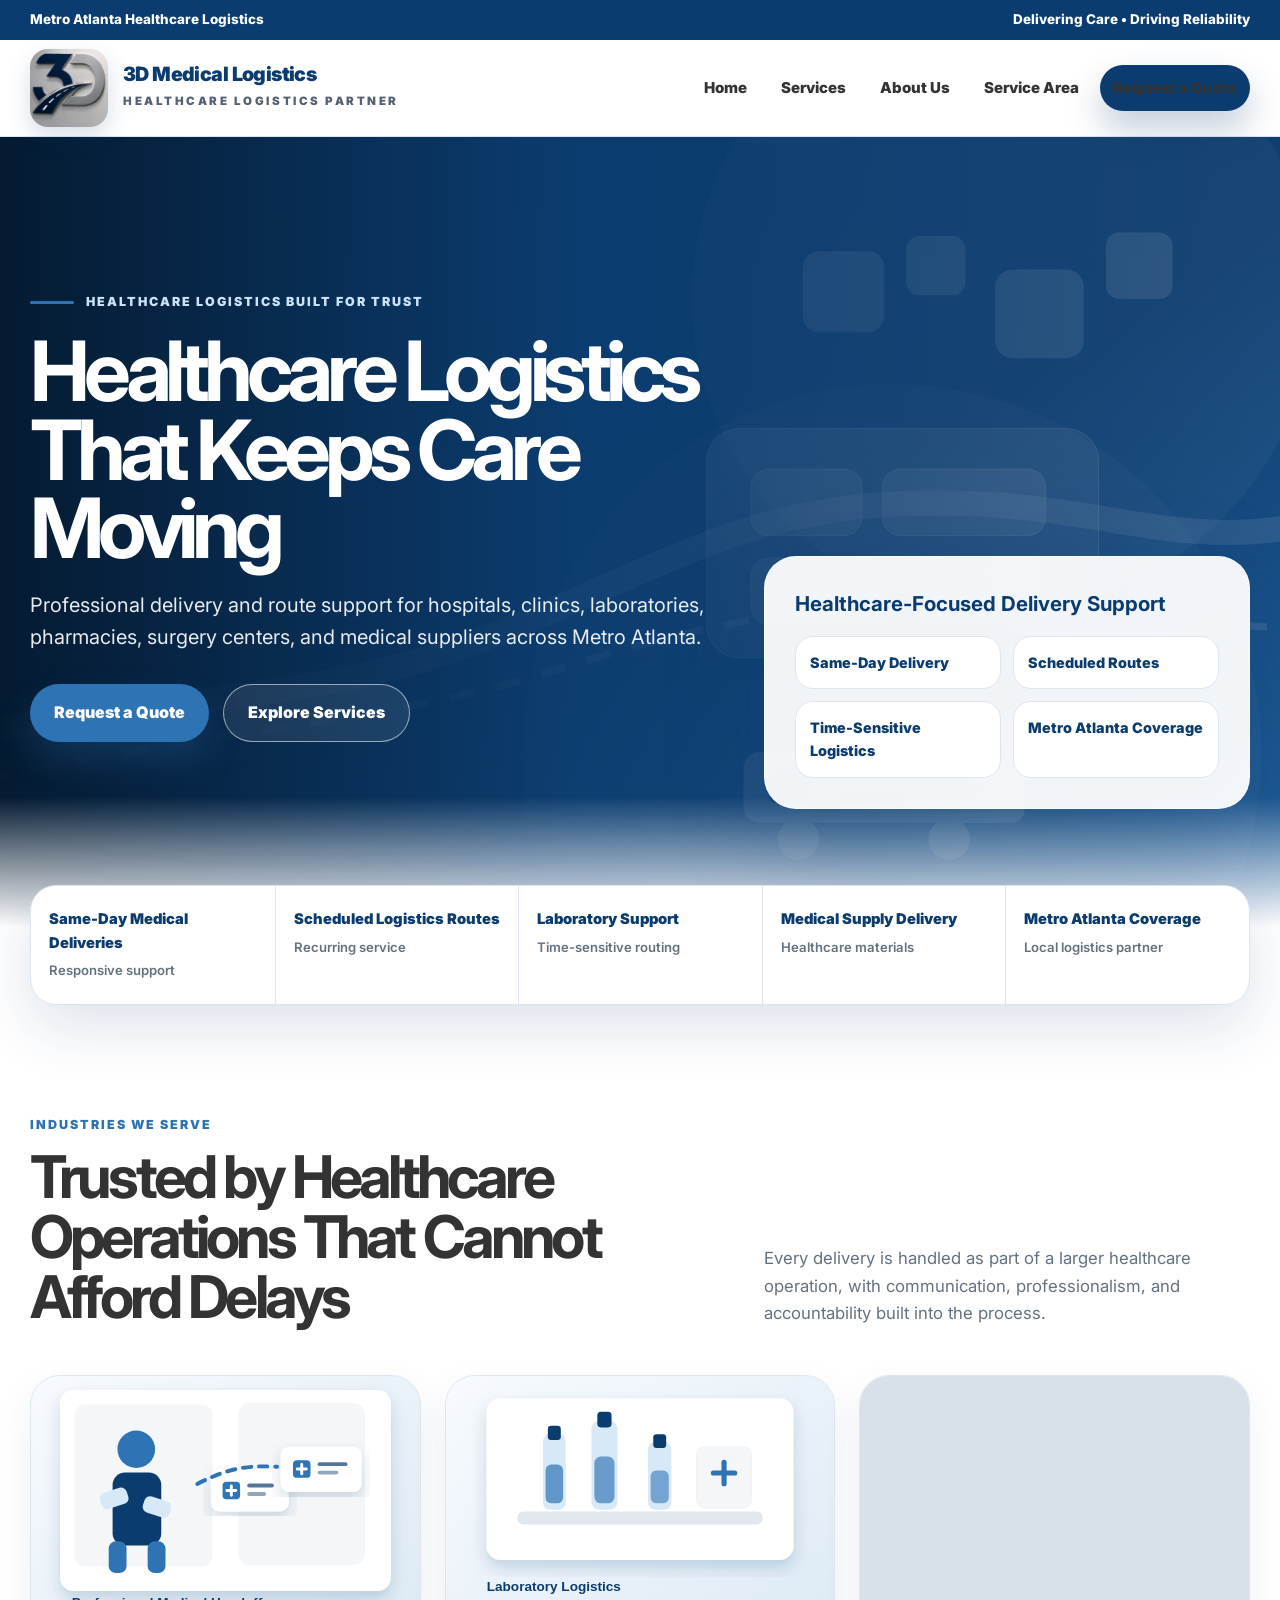
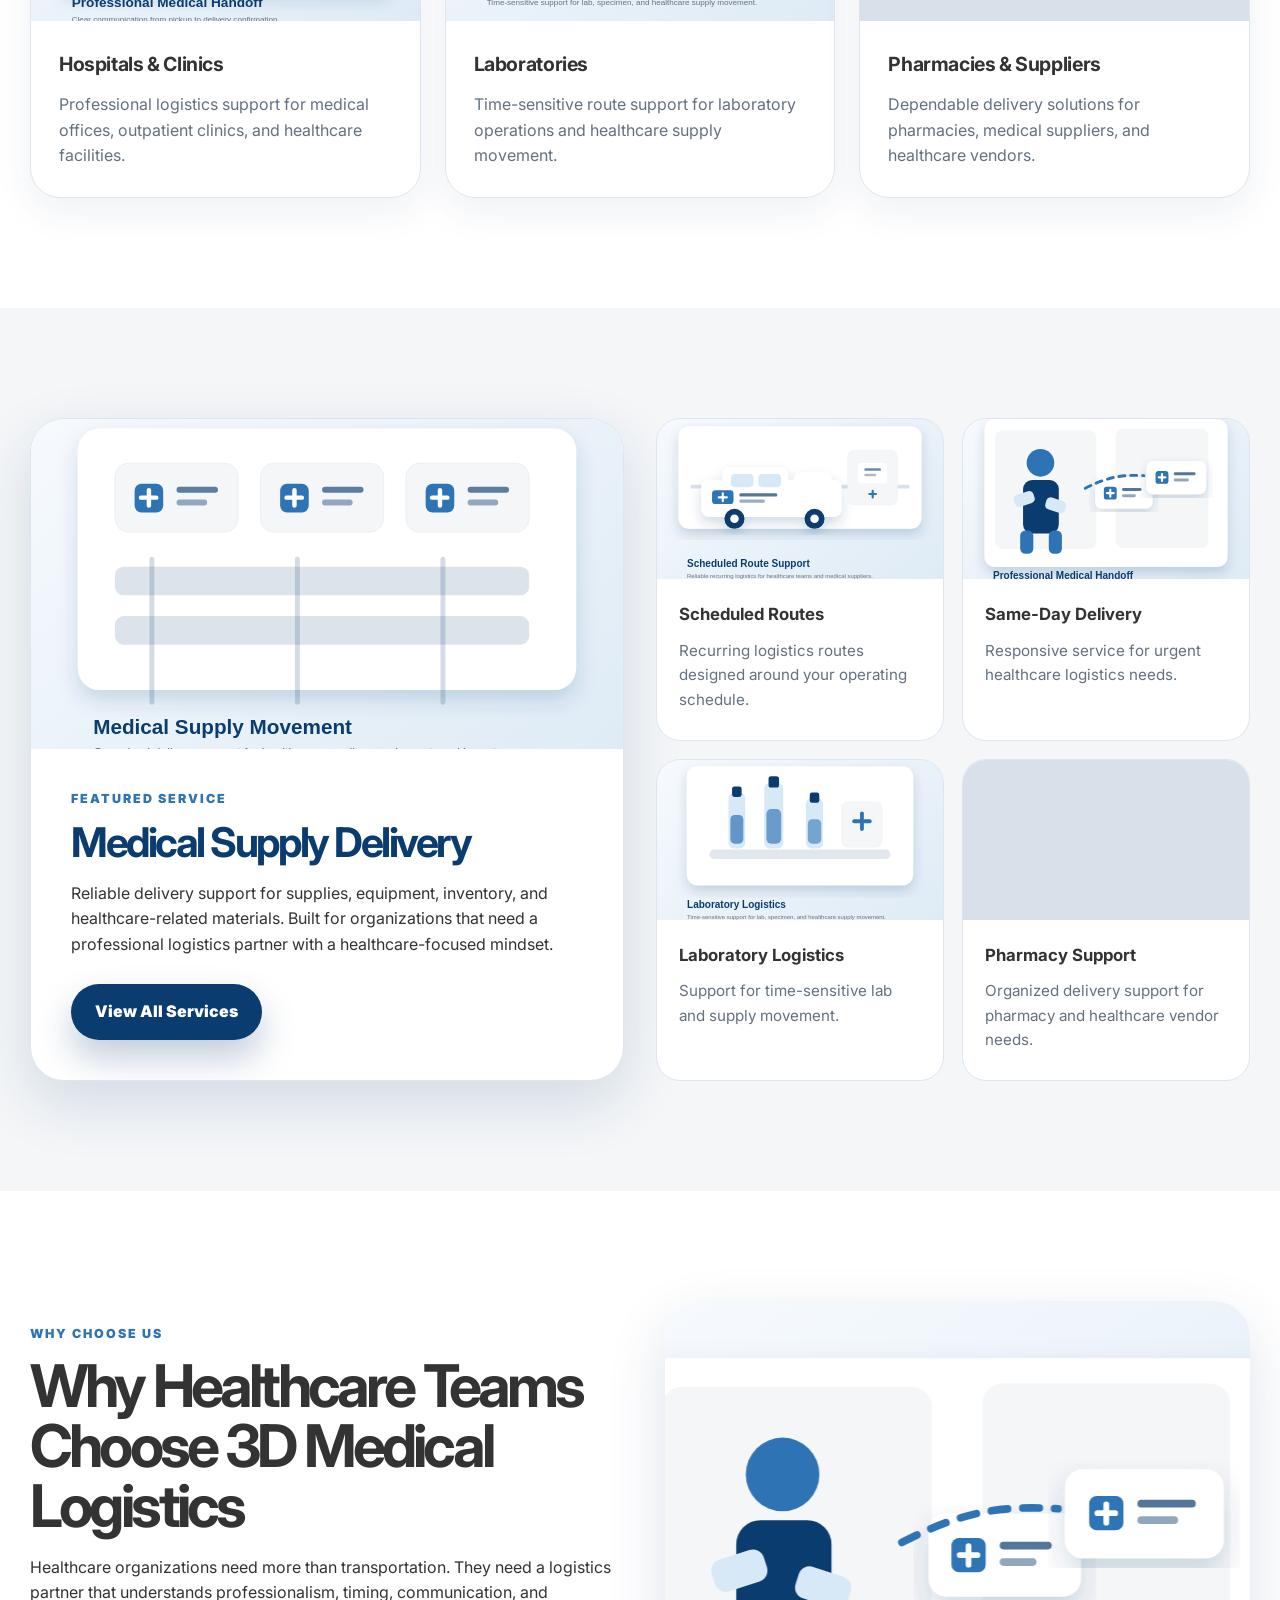
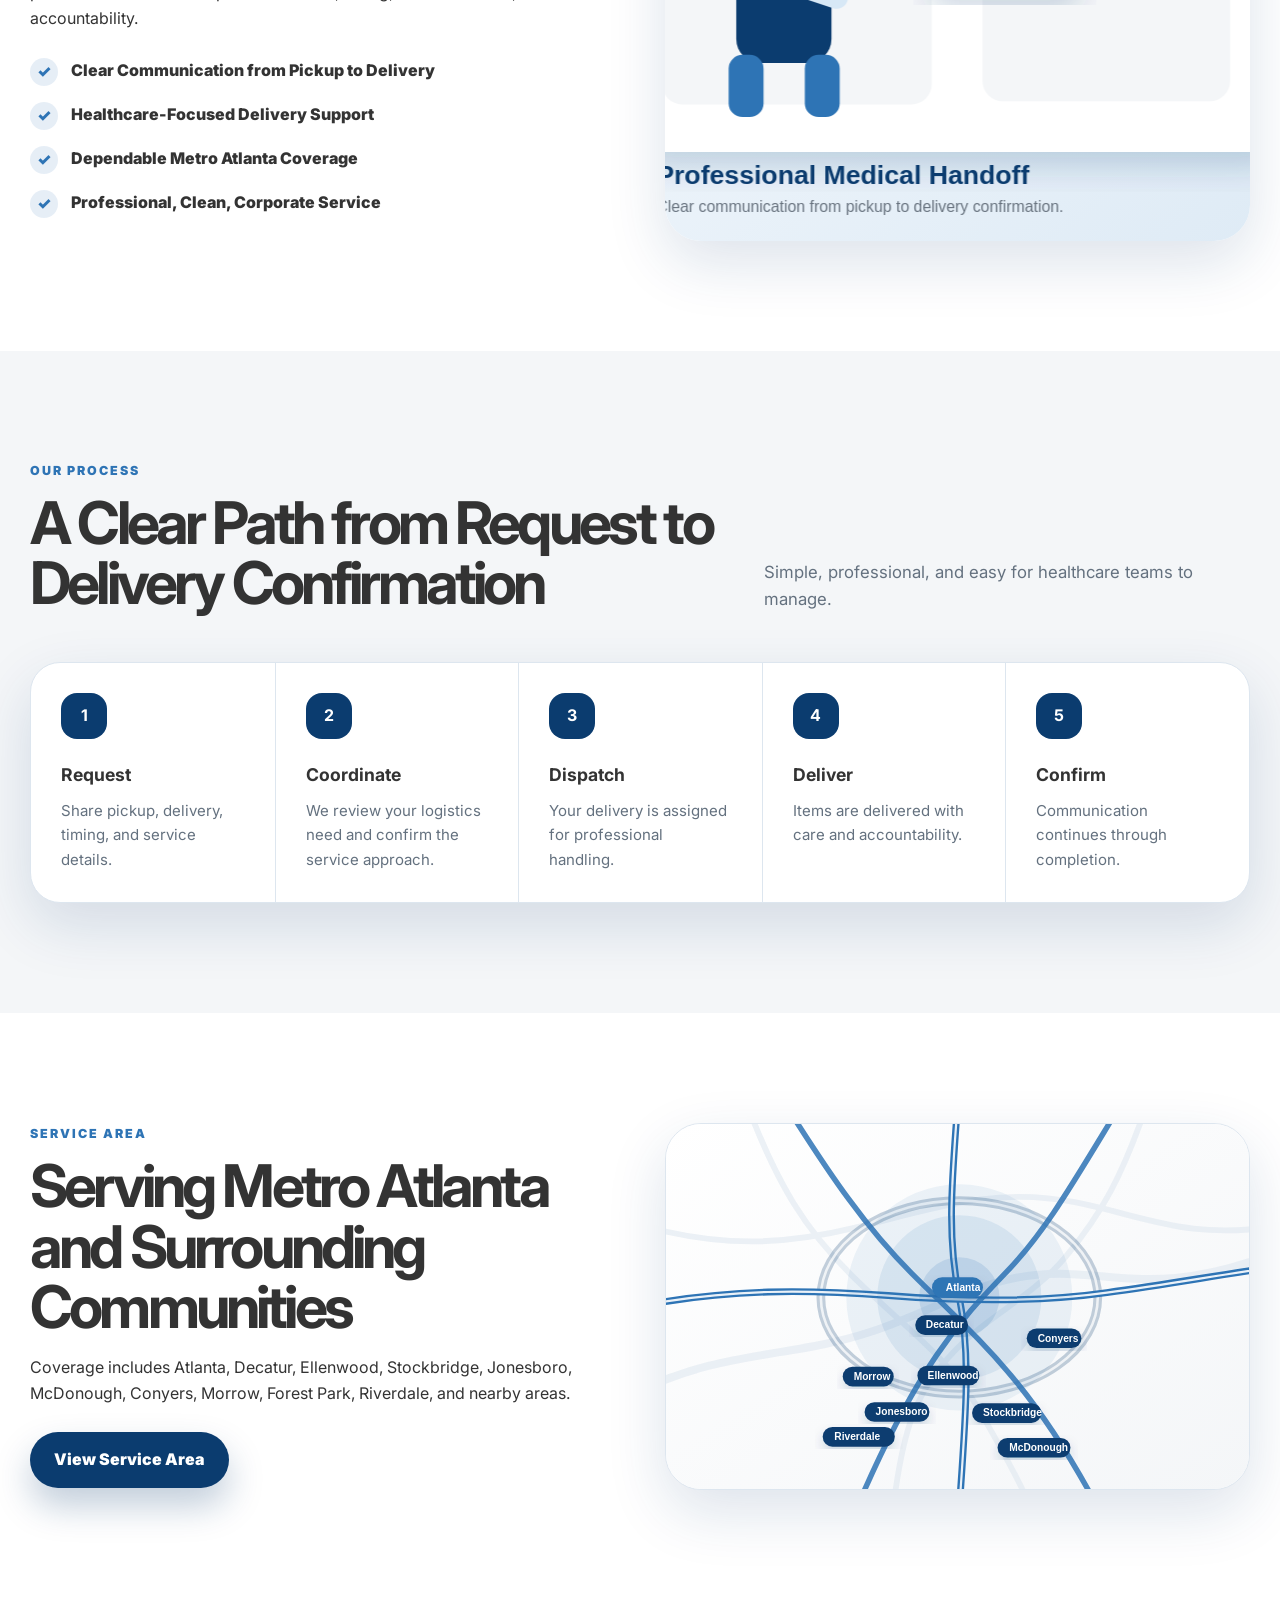
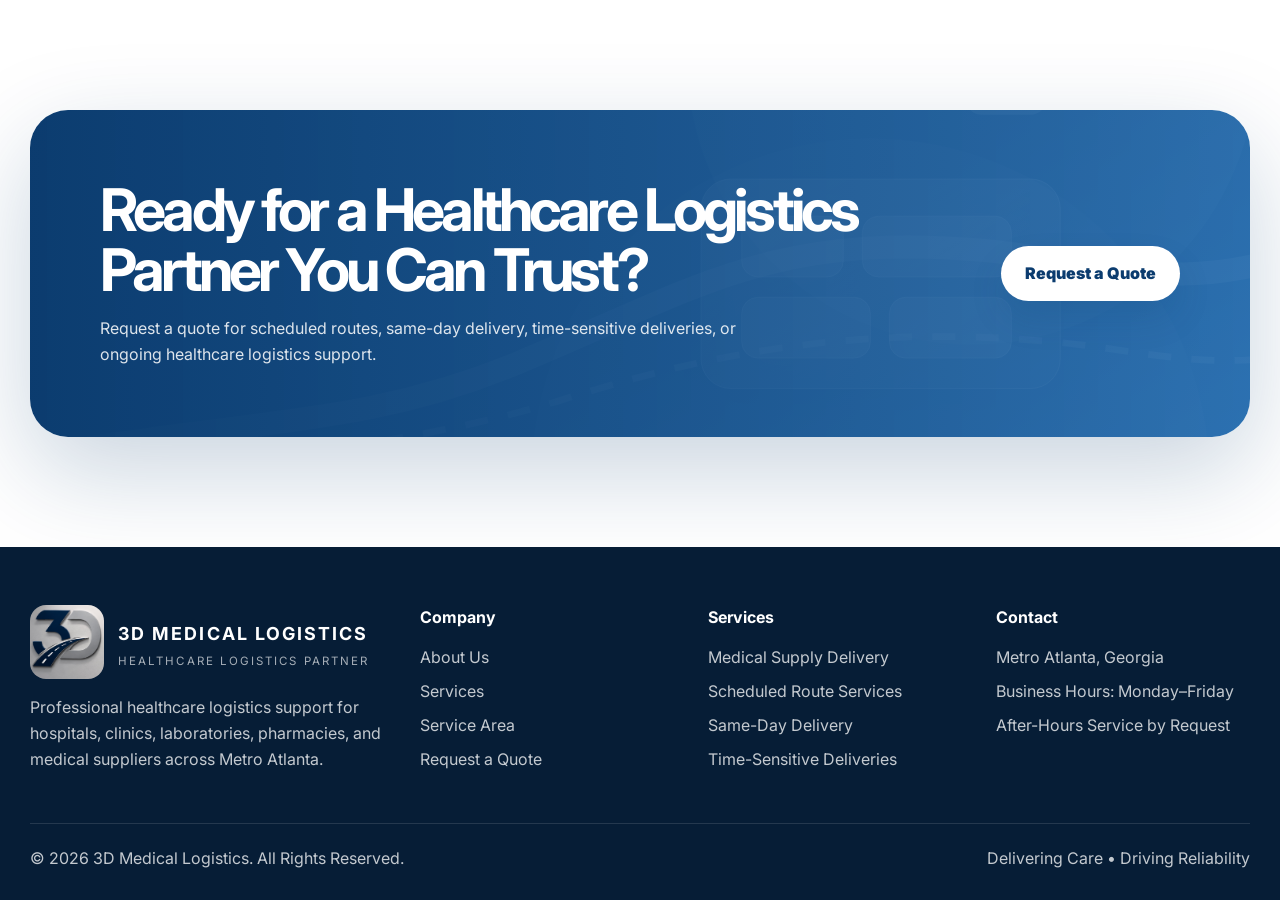
==== 3d-medical-logistics-site/index.html @ 62f526e9 "Add files via upload" ====
<!doctype html><html lang="en"><head><meta charset="utf-8"><meta name="viewport" content="width=device-width,initial-scale=1"><title>3D Medical Logistics | Healthcare Logistics Across Metro Atlanta</title><meta name="description" content="3D Medical Logistics provides professional healthcare logistics, medical supply delivery, scheduled routes, same-day delivery, and time-sensitive delivery support throughout Metro Atlanta."><link rel="stylesheet" href="styles.css"></head><body><div class="topbar"><div class="container"><span>Metro Atlanta Healthcare Logistics</span><span>Delivering Care • Driving Reliability</span></div></div>
<header class="header"><div class="container nav">
<a class="brand" href="index.html" aria-label="3D Medical Logistics Home"><img src="assets/logo.png" alt="3D Medical Logistics logo"><span><span class="brand-title">3D Medical Logistics</span><span class="brand-subtitle">Healthcare Logistics Partner</span></span></a>
<button class="menu" type="button">Menu</button>
<nav class="nav-links" aria-label="Main Navigation"><a href="index.html">Home</a><a href="services.html">Services</a><a href="about.html">About Us</a><a href="service-area.html">Service Area</a><a class="btn btn-primary" href="contact.html">Request a Quote</a></nav>
</div></header><main>
<section class="hero"><div class="container"><div><span class="kicker">Healthcare Logistics Built for Trust</span><h1>Healthcare Logistics That Keeps Care Moving</h1><p>Professional delivery and route support for hospitals, clinics, laboratories, pharmacies, surgery centers, and medical suppliers across Metro Atlanta.</p><div class="hero-actions"><a class="btn btn-accent" href="contact.html">Request a Quote</a><a class="btn btn-outline" href="services.html">Explore Services</a></div></div><aside class="hero-card"><strong>Healthcare-Focused Delivery Support</strong><div class="grid"><span>Same-Day Delivery</span><span>Scheduled Routes</span><span>Time-Sensitive Logistics</span><span>Metro Atlanta Coverage</span></div></aside></div></section>
<section class="trust-band"><div class="container"><div class="trust-inner"><div class="trust-item">Same-Day Medical Deliveries<small>Responsive support</small></div><div class="trust-item">Scheduled Logistics Routes<small>Recurring service</small></div><div class="trust-item">Laboratory Support<small>Time-sensitive routing</small></div><div class="trust-item">Medical Supply Delivery<small>Healthcare materials</small></div><div class="trust-item">Metro Atlanta Coverage<small>Local logistics partner</small></div></div></div></section>
<section class="section"><div class="container"><div class="section-head"><div><span class="eyebrow">Industries We Serve</span><h2>Trusted by Healthcare Operations That Cannot Afford Delays</h2></div><p>Every delivery is handled as part of a larger healthcare operation, with communication, professionalism, and accountability built into the process.</p></div><div class="photo-grid"><article class="photo-card"><div class="photo hospital"></div><div class="content"><h3>Hospitals & Clinics</h3><p>Professional logistics support for medical offices, outpatient clinics, and healthcare facilities.</p></div></article><article class="photo-card"><div class="photo lab"></div><div class="content"><h3>Laboratories</h3><p>Time-sensitive route support for laboratory operations and healthcare supply movement.</p></div></article><article class="photo-card"><div class="photo pharmacy"></div><div class="content"><h3>Pharmacies & Suppliers</h3><p>Dependable delivery solutions for pharmacies, medical suppliers, and healthcare vendors.</p></div></article></div></div></section>
<section class="section section-light"><div class="container feature-service"><div class="feature-card"><div class="feature-photo"></div><div class="feature-content"><span class="eyebrow">Featured Service</span><h3>Medical Supply Delivery</h3><p>Reliable delivery support for supplies, equipment, inventory, and healthcare-related materials. Built for organizations that need a professional logistics partner with a healthcare-focused mindset.</p><div style="margin-top:26px"><a class="btn btn-primary" href="services.html">View All Services</a></div></div></div><div class="service-stack"><div class="service-mini"><div class="mini-photo"></div><div class="mini-content"><h3>Scheduled Routes</h3><p>Recurring logistics routes designed around your operating schedule.</p></div></div><div class="service-mini"><div class="mini-photo"></div><div class="mini-content"><h3>Same-Day Delivery</h3><p>Responsive service for urgent healthcare logistics needs.</p></div></div><div class="service-mini"><div class="mini-photo"></div><div class="mini-content"><h3>Laboratory Logistics</h3><p>Support for time-sensitive lab and supply movement.</p></div></div><div class="service-mini"><div class="mini-photo"></div><div class="mini-content"><h3>Pharmacy Support</h3><p>Organized delivery support for pharmacy and healthcare vendor needs.</p></div></div></div></div></section>
<section class="section"><div class="container split"><div><span class="eyebrow">Why Choose Us</span><h2>Why Healthcare Teams Choose 3D Medical Logistics</h2><p style="margin-top:18px">Healthcare organizations need more than transportation. They need a logistics partner that understands professionalism, timing, communication, and accountability.</p><div class="check-list"><div class="check">Clear Communication from Pickup to Delivery</div><div class="check">Healthcare-Focused Delivery Support</div><div class="check">Dependable Metro Atlanta Coverage</div><div class="check">Professional, Clean, Corporate Service</div></div></div><div class="real-photo-panel"></div></div></section>
<section class="section section-light"><div class="container"><div class="section-head"><div><span class="eyebrow">Our Process</span><h2>A Clear Path from Request to Delivery Confirmation</h2></div><p>Simple, professional, and easy for healthcare teams to manage.</p></div><div class="timeline"><div class="step"><b>1</b><h3>Request</h3><p>Share pickup, delivery, timing, and service details.</p></div><div class="step"><b>2</b><h3>Coordinate</h3><p>We review your logistics need and confirm the service approach.</p></div><div class="step"><b>3</b><h3>Dispatch</h3><p>Your delivery is assigned for professional handling.</p></div><div class="step"><b>4</b><h3>Deliver</h3><p>Items are delivered with care and accountability.</p></div><div class="step"><b>5</b><h3>Confirm</h3><p>Communication continues through completion.</p></div></div></div></section>
<section class="section"><div class="container split"><div><span class="eyebrow">Service Area</span><h2>Serving Metro Atlanta and Surrounding Communities</h2><p style="margin:18px 0 26px">Coverage includes Atlanta, Decatur, Ellenwood, Stockbridge, Jonesboro, McDonough, Conyers, Morrow, Forest Park, Riverdale, and nearby areas.</p><a class="btn btn-primary" href="service-area.html">View Service Area</a></div><div class="map-img"><img src="assets/metro-atlanta-route-map.svg" alt="Metro Atlanta service area map"></div></div></section>
<section class="section"><div class="container"><div class="cta"><div><h2>Ready for a Healthcare Logistics Partner You Can Trust?</h2><p>Request a quote for scheduled routes, same-day delivery, time-sensitive deliveries, or ongoing healthcare logistics support.</p></div><a class="btn btn-light" href="contact.html">Request a Quote</a></div></div></section>
</main><footer class="footer"><div class="container"><div class="footer-grid">
<div><div class="footer-brand"><img src="assets/logo.png" alt="3D Medical Logistics logo"><span><strong>3D Medical Logistics</strong><span>Healthcare Logistics Partner</span></span></div><p>Professional healthcare logistics support for hospitals, clinics, laboratories, pharmacies, and medical suppliers across Metro Atlanta.</p></div>
<div><h4>Company</h4><a href="about.html">About Us</a><a href="services.html">Services</a><a href="service-area.html">Service Area</a><a href="contact.html">Request a Quote</a></div>
<div><h4>Services</h4><a href="services.html">Medical Supply Delivery</a><a href="services.html">Scheduled Route Services</a><a href="services.html">Same-Day Delivery</a><a href="services.html">Time-Sensitive Deliveries</a></div>
<div><h4>Contact</h4><a href="contact.html">Metro Atlanta, Georgia</a><a href="contact.html">Business Hours: Monday–Friday</a><a href="contact.html">After-Hours Service by Request</a></div>
</div><div class="footer-bottom"><span>© <span data-year></span> 3D Medical Logistics. All Rights Reserved.</span><span>Delivering Care • Driving Reliability</span></div></div></footer><script src="script.js"></script></body></html>
---- 3d-medical-logistics-site/styles.css ----
@import url('https://fonts.googleapis.com/css2?family=Inter:wght@400;500;600;700;800;900&display=swap');
:root{--primary:#0B3C6F;--accent:#2E74B5;--light:#F4F6F8;--text:#333333;--white:#FFFFFF;--muted:#64717F;--line:#DDE6EF;--shadow:0 22px 60px rgba(11,60,111,.14);--heavy:0 34px 100px rgba(11,60,111,.22);--radius:30px}
*{box-sizing:border-box}html{scroll-behavior:smooth}body{margin:0;font-family:Inter,system-ui,-apple-system,Segoe UI,sans-serif;color:var(--text);background:#fff;line-height:1.62}img{display:block;max-width:100%}a{text-decoration:none;color:inherit}.container{width:min(1220px,calc(100% - 40px));margin:0 auto}
.topbar{background:var(--primary);color:#fff;font-size:.84rem;font-weight:800}.topbar .container{display:flex;justify-content:space-between;gap:18px;padding:9px 0}
.header{position:sticky;top:0;z-index:100;background:rgba(255,255,255,.98);backdrop-filter:blur(18px);border-bottom:1px solid var(--line)}.nav{height:96px;display:flex;align-items:center;justify-content:space-between;gap:28px}.brand{display:flex;align-items:center;gap:15px;min-width:330px}.brand img{width:78px;height:78px;object-fit:cover;border-radius:18px;box-shadow:0 10px 25px rgba(11,60,111,.16)}.brand-title{display:block;font-size:1.23rem;line-height:1;font-weight:900;color:var(--primary);letter-spacing:-.03em}.brand-subtitle{display:block;margin-top:7px;text-transform:uppercase;letter-spacing:.22em;color:#566273;font-size:.72rem;font-weight:900}.nav-links{display:flex;align-items:center;gap:8px}.nav-links a{font-size:.94rem;font-weight:850;color:var(--text);padding:11px 13px;border-radius:999px}.nav-links a:hover{background:var(--light);color:var(--primary)}.menu{display:none;border:0;background:var(--primary);color:#fff;border-radius:13px;padding:11px 14px;font-weight:900}
.btn{display:inline-flex;align-items:center;justify-content:center;border:0;border-radius:999px;padding:15px 24px;font-weight:900;cursor:pointer;transition:.22s ease}.btn:hover{transform:translateY(-2px)}.btn-primary{background:var(--primary);color:#fff;box-shadow:0 18px 35px rgba(11,60,111,.25)}.btn-accent{background:var(--accent);color:#fff;box-shadow:0 18px 35px rgba(46,116,181,.23)}.btn-light{background:#fff;color:var(--primary);box-shadow:0 18px 35px rgba(11,60,111,.12)}.btn-outline{border:1px solid rgba(255,255,255,.55);background:rgba(255,255,255,.08);color:#fff}
.hero{position:relative;isolation:isolate;color:#fff;background:#061F3C;overflow:hidden}.hero:before{content:"";position:absolute;inset:0;background:linear-gradient(90deg,rgba(4,24,45,.96) 0%,rgba(11,60,111,.86) 45%,rgba(11,60,111,.35) 100%),url('assets/hero-healthcare-logistics.svg') center/cover no-repeat;z-index:-2;transform:scale(1.03);animation:slowZoom 18s ease-in-out infinite alternate}.hero:after{content:"";position:absolute;inset:auto 0 0;height:130px;background:linear-gradient(to bottom,rgba(255,255,255,0),#fff);z-index:-1}@keyframes slowZoom{from{transform:scale(1.03)}to{transform:scale(1.08)}}.hero .container{min-height:790px;display:grid;grid-template-columns:1.05fr .75fr;gap:54px;align-items:center;padding:82px 0 118px}.kicker{display:inline-flex;align-items:center;gap:12px;color:#CBE3F8;text-transform:uppercase;letter-spacing:.16em;font-size:.78rem;font-weight:900}.kicker:before{content:"";width:44px;height:3px;border-radius:99px;background:var(--accent)}.hero h1{margin:20px 0 22px;color:#fff;font-size:clamp(3.25rem,6.5vw,7rem);line-height:.94;letter-spacing:-.075em;max-width:880px}.hero p{margin:0 0 30px;max-width:680px;color:rgba(255,255,255,.91);font-size:clamp(1.05rem,1.7vw,1.25rem)}.hero-actions{display:flex;gap:14px;flex-wrap:wrap}.hero-card{align-self:end;background:rgba(255,255,255,.94);color:var(--text);border:1px solid rgba(255,255,255,.7);border-radius:32px;padding:30px;box-shadow:var(--heavy)}.hero-card strong{display:block;color:var(--primary);font-size:1.28rem;margin-bottom:16px}.hero-card .grid{display:grid;grid-template-columns:1fr 1fr;gap:12px}.hero-card span{display:block;border:1px solid var(--line);border-radius:18px;padding:14px;font-size:.9rem;font-weight:850;color:var(--primary);background:#fff}
.trust-band{position:relative;z-index:5;margin-top:-42px}.trust-inner{background:#fff;border:1px solid var(--line);border-radius:26px;box-shadow:var(--shadow);display:grid;grid-template-columns:repeat(5,1fr);overflow:hidden}.trust-item{padding:22px 18px;border-left:1px solid var(--line);font-weight:900;color:var(--primary);font-size:.92rem}.trust-item:first-child{border-left:0}.trust-item small{display:block;color:var(--muted);font-weight:600;font-size:.82rem;margin-top:5px}
.section{padding:110px 0}.section-light{background:var(--light)}.section-head{display:grid;grid-template-columns:1.1fr .78fr;gap:48px;align-items:end;margin-bottom:48px}.eyebrow{display:block;color:var(--accent);font-weight:900;text-transform:uppercase;letter-spacing:.16em;font-size:.78rem;margin-bottom:12px}h2{font-size:clamp(2.25rem,4.6vw,4.8rem);line-height:1.02;letter-spacing:-.065em;color:var(--text);margin:0}.section-head p{margin:0;color:var(--muted);font-size:1.05rem}
.photo-grid{display:grid;grid-template-columns:repeat(3,1fr);gap:24px}.photo-card{background:#fff;border:1px solid var(--line);border-radius:var(--radius);overflow:hidden;box-shadow:0 14px 38px rgba(11,60,111,.07);transition:.23s ease}.photo-card:hover{transform:translateY(-7px);box-shadow:var(--shadow)}.photo{height:245px;background:#d8e1ea center/cover no-repeat}.photo-card .content{padding:28px}.photo-card h3{margin:0;color:var(--text);font-size:1.22rem;letter-spacing:-.02em}.photo-card p{margin:11px 0 0;color:var(--muted)}.photo.hospital{background-image:url('assets/medical-handoff.svg')}.photo.lab{background-image:url('assets/laboratory-logistics.svg')}.photo.pharmacy{background-image:url('assets/pharmacy-support.svg')}.photo.supply{background-image:url('assets/medical-supplies.svg')}.photo.route{background-image:url('assets/medical-van.svg')}.photo.scan{background-image:url('assets/medical-handoff.svg')}
.feature-service{display:grid;grid-template-columns:1fr 1fr;gap:32px;align-items:stretch}.feature-card{background:#fff;border-radius:34px;box-shadow:var(--shadow);border:1px solid var(--line);overflow:hidden}.feature-photo{height:330px;background:url('assets/medical-supplies.svg') center/cover no-repeat}.feature-content{padding:40px}.feature-card h3{font-size:clamp(2rem,3.2vw,3.5rem);line-height:1;letter-spacing:-.06em;color:var(--primary);margin:0 0 18px}.service-stack{display:grid;grid-template-columns:1fr 1fr;gap:18px}.service-mini{background:#fff;border:1px solid var(--line);border-radius:24px;overflow:hidden}.mini-photo{height:160px;background:#d8e1ea center/cover no-repeat}.service-mini:nth-child(1) .mini-photo{background-image:url('assets/medical-van.svg')}.service-mini:nth-child(2) .mini-photo{background-image:url('assets/medical-handoff.svg')}.service-mini:nth-child(3) .mini-photo{background-image:url('assets/laboratory-logistics.svg')}.service-mini:nth-child(4) .mini-photo{background-image:url('assets/pharmacy-support.svg')}.mini-content{padding:22px}.service-mini h3{margin:0;font-size:1.05rem;color:var(--text)}.service-mini p{margin:10px 0 0;color:var(--muted);font-size:.95rem}
.split{display:grid;grid-template-columns:1fr 1fr;gap:50px;align-items:center}.real-photo-panel{min-height:540px;border-radius:36px;background:url('assets/medical-handoff.svg') center/cover no-repeat;box-shadow:var(--shadow);overflow:hidden}.check-list{display:grid;gap:16px;margin-top:26px}.check{display:flex;gap:13px;align-items:flex-start;font-weight:850;color:var(--text)}.check:before{content:"✓";flex:0 0 28px;width:28px;height:28px;border-radius:50%;display:grid;place-items:center;background:rgba(46,116,181,.12);color:var(--accent);font-weight:900}
.timeline{display:grid;grid-template-columns:repeat(5,1fr);gap:0;border:1px solid var(--line);border-radius:30px;overflow:hidden;background:#fff;box-shadow:var(--shadow)}.step{padding:30px;border-left:1px solid var(--line)}.step:first-child{border-left:0}.step b{display:grid;place-items:center;width:46px;height:46px;border-radius:16px;background:var(--primary);color:#fff;margin-bottom:22px}.step h3{margin:0;color:var(--text);font-size:1.1rem}.step p{margin:10px 0 0;color:var(--muted);font-size:.94rem}
.map-img{border-radius:36px;box-shadow:var(--shadow);border:1px solid var(--line);overflow:hidden;background:#fff}.map-img img{width:100%;height:auto}.cta{background:linear-gradient(90deg,rgba(11,60,111,.96),rgba(46,116,181,.82)),url('assets/hero-healthcare-logistics.svg') center/cover no-repeat;border-radius:38px;color:#fff;padding:70px;display:grid;grid-template-columns:1fr auto;gap:30px;align-items:center;box-shadow:var(--heavy)}.cta h2{color:#fff;max-width:820px}.cta p{margin:16px 0 0;color:rgba(255,255,255,.86);max-width:680px}
.form-card{background:#fff;border:1px solid var(--line);border-radius:30px;padding:30px;box-shadow:var(--shadow)}.form-grid{display:grid;grid-template-columns:1fr 1fr;gap:16px}label{display:block;font-weight:900;color:var(--primary);font-size:.88rem;margin-bottom:7px}input,select,textarea{width:100%;border:1px solid #D8E0EA;border-radius:15px;padding:14px 15px;font:inherit;color:var(--text);background:#FBFCFD}textarea{min-height:140px;resize:vertical}.full{grid-column:1/-1}
.footer{background:#061D36;color:rgba(255,255,255,.76);padding:58px 0 28px}.footer-grid{display:grid;grid-template-columns:1.4fr repeat(3,1fr);gap:34px}.footer-brand{display:flex;align-items:center;gap:14px;margin-bottom:16px}.footer-brand img{width:74px;height:74px;object-fit:cover;border-radius:16px;background:#fff}.footer-brand strong{display:block;color:#fff;font-size:1.12rem}.footer-brand span{display:block;color:rgba(255,255,255,.64);font-size:.72rem;text-transform:uppercase;letter-spacing:.18em;margin-top:4px}.footer h4{margin:0 0 14px;color:#fff}.footer a{display:block;color:rgba(255,255,255,.76);margin:8px 0}.footer-bottom{border-top:1px solid rgba(255,255,255,.12);margin-top:34px;padding-top:22px;display:flex;justify-content:space-between;gap:20px;flex-wrap:wrap}
.page-hero{background:linear-gradient(90deg,rgba(11,60,111,.96),rgba(46,116,181,.82)),url('assets/hero-healthcare-logistics.svg') center/cover;color:#fff}.page-hero .container{min-height:500px;display:block;padding:92px 0 78px}.page-hero h1{font-size:clamp(3rem,5.7vw,6rem);line-height:.96;letter-spacing:-.07em;color:#fff;margin:18px 0}.page-hero p{max-width:780px;color:rgba(255,255,255,.86);font-size:1.15rem}.service-list{display:grid;grid-template-columns:repeat(2,1fr);gap:22px}.service-block{background:#fff;border:1px solid var(--line);border-radius:28px;overflow:hidden;box-shadow:0 14px 40px rgba(11,60,111,.06)}.service-block .photo{height:230px}.block-content{padding:28px}.info-stack{display:grid;gap:14px}.info-box{background:#fff;border:1px solid var(--line);border-radius:22px;padding:20px}
@media(max-width:980px){.menu{display:inline-flex}.nav-links{position:absolute;top:112px;left:20px;right:20px;display:none;flex-direction:column;align-items:stretch;background:#fff;border:1px solid var(--line);border-radius:22px;padding:12px;box-shadow:var(--shadow)}.nav-links.open{display:flex}.hero .container,.section-head,.feature-service,.split,.cta{grid-template-columns:1fr}.hero-card{align-self:auto}.trust-inner,.photo-grid,.service-stack,.timeline{grid-template-columns:1fr 1fr}.footer-grid{grid-template-columns:1fr 1fr}}
@media(max-width:640px){.container{width:min(100% - 28px,1220px)}.topbar .container{display:block}.nav{height:84px}.brand{min-width:0}.brand img{width:62px;height:62px}.brand-title{font-size:1rem}.brand-subtitle{font-size:.6rem;letter-spacing:.16em}.hero .container{padding:54px 0 88px}.hero h1{font-size:3rem}.hero-card .grid{grid-template-columns:1fr}.trust-inner,.photo-grid,.service-stack,.timeline,.service-list,.form-grid{grid-template-columns:1fr}.trust-item,.step{border-left:0;border-top:1px solid var(--line)}.trust-item:first-child,.step:first-child{border-top:0}.section{padding:74px 0}.cta{padding:38px 24px}.footer-grid{grid-template-columns:1fr}}
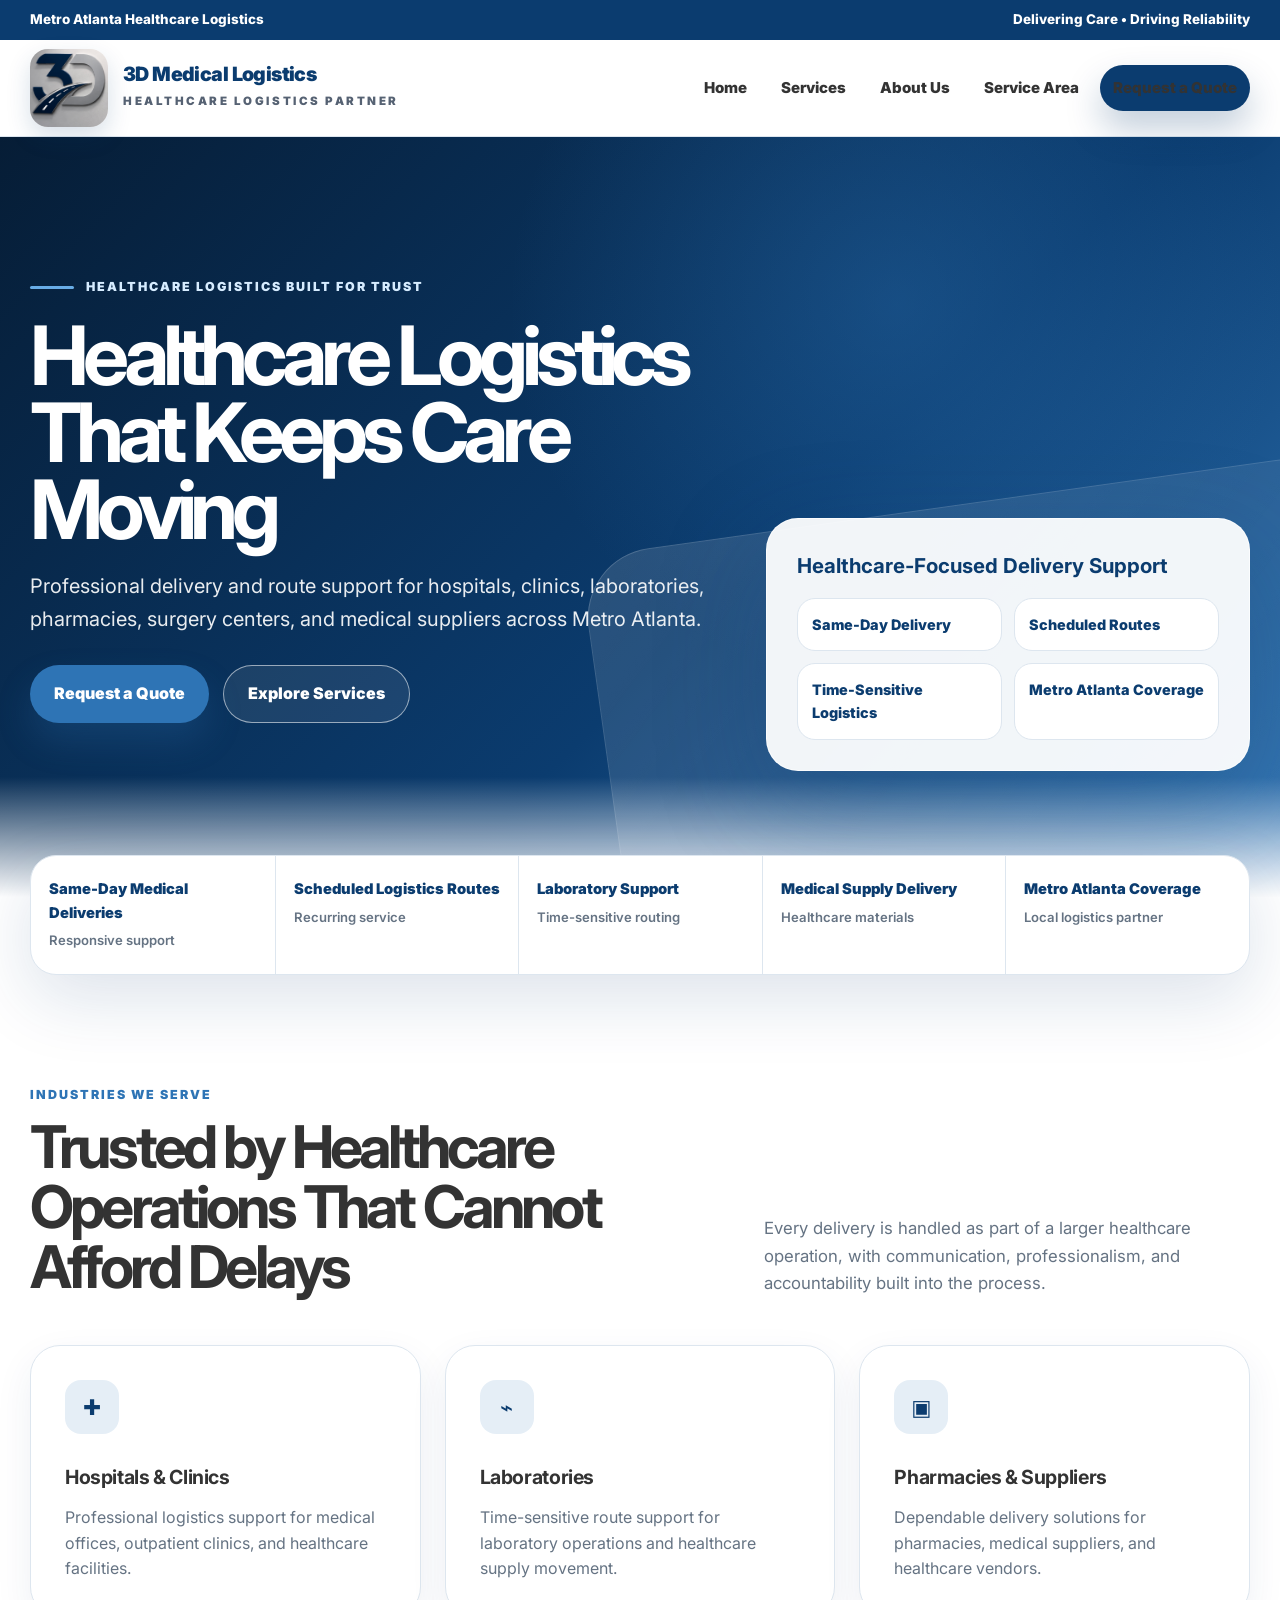
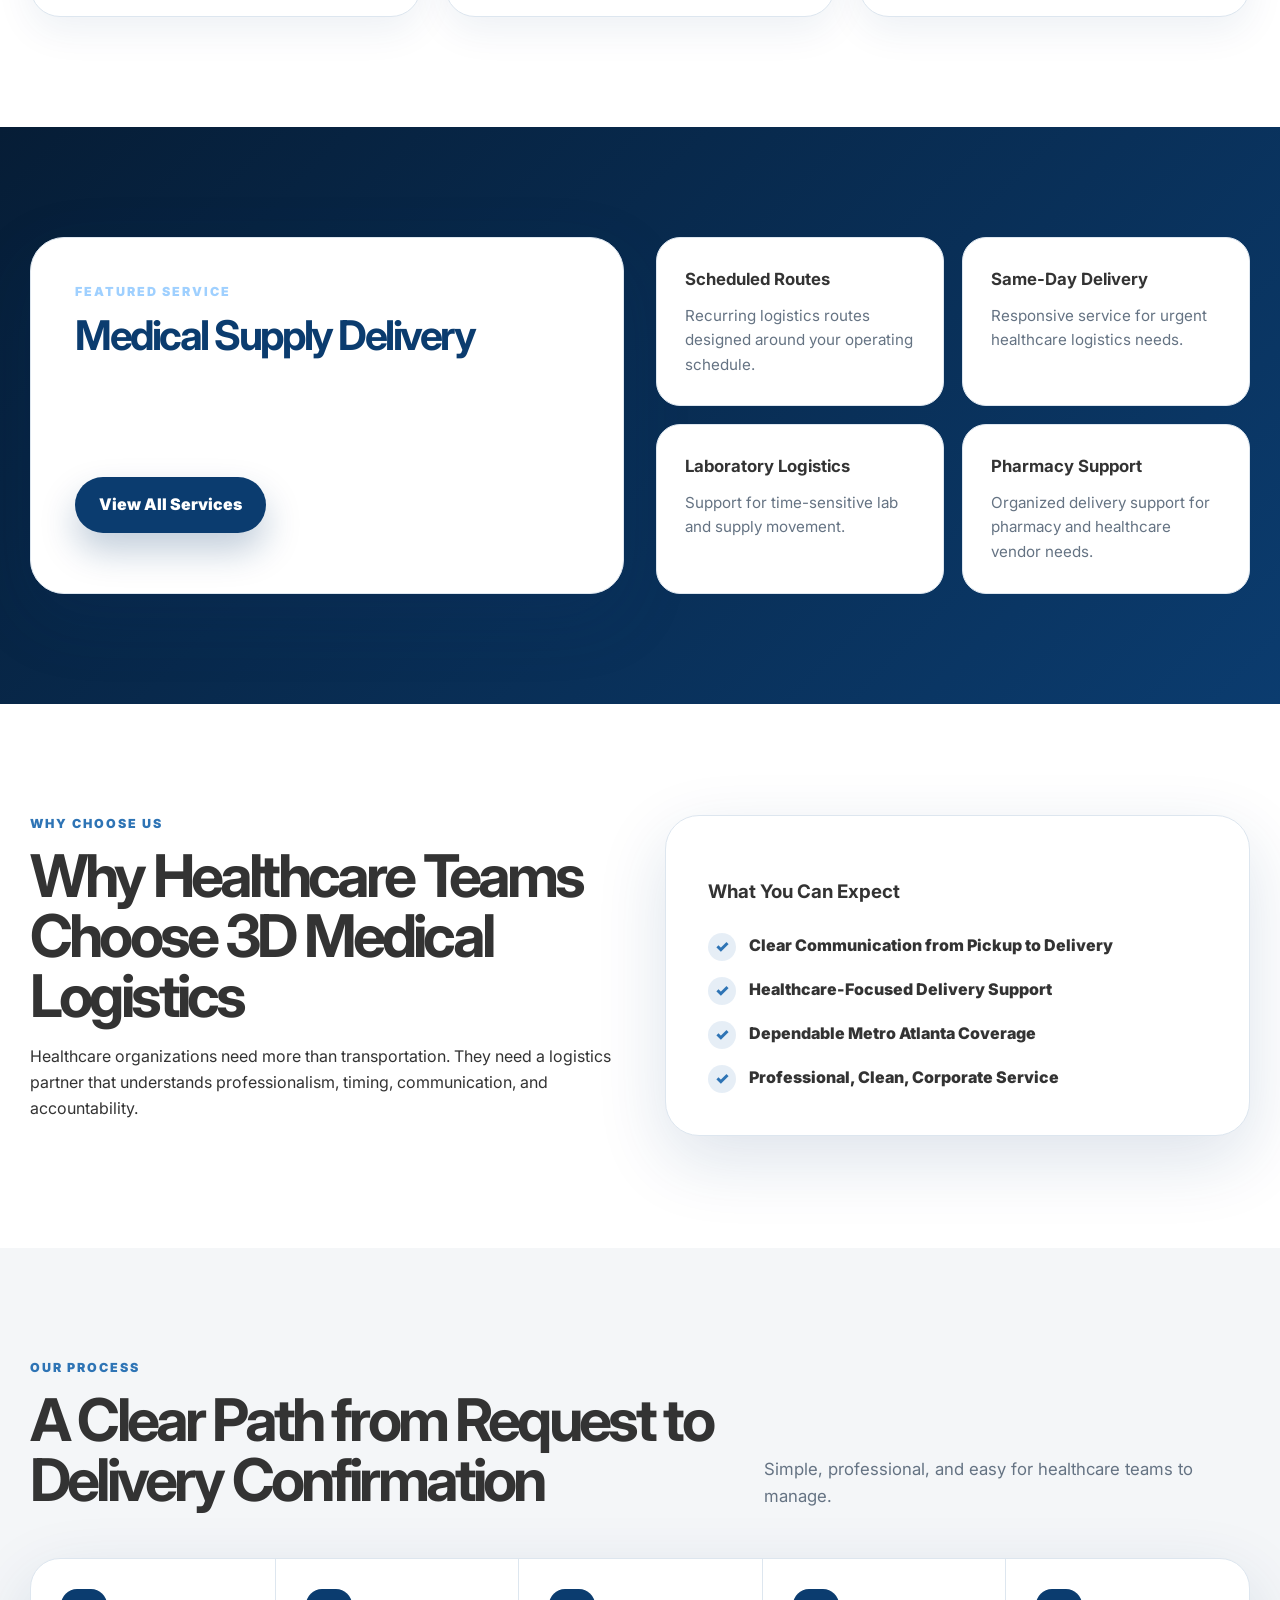
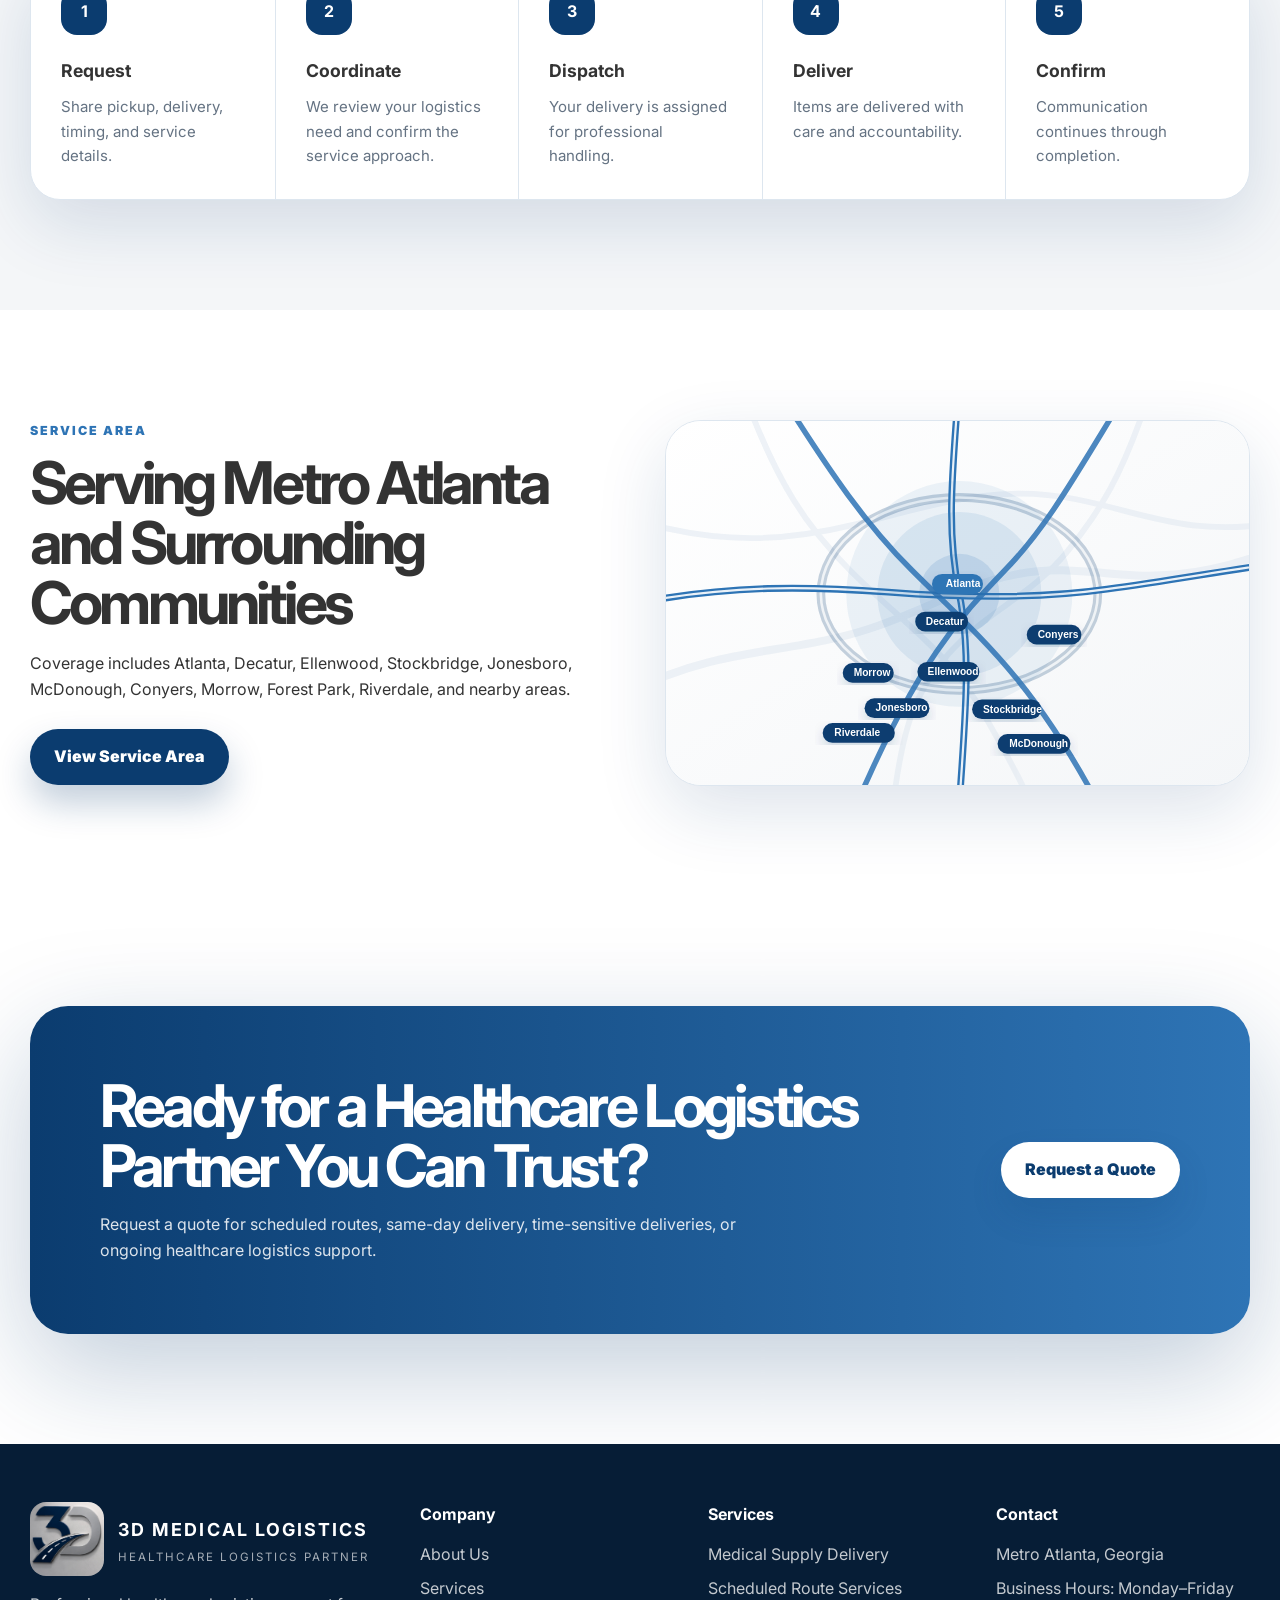
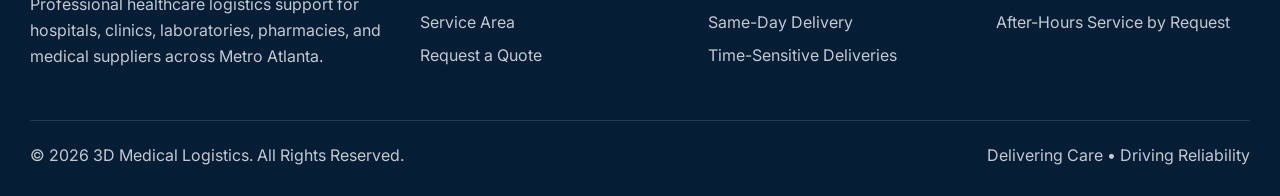
==== commit 7c1131a9: "Add files via upload" ====
--- a/3d-medical-logistics-site/index.html
+++ b/3d-medical-logistics-site/index.html
@@ -6,9 +6,9 @@
 </div></header><main>
 <section class="hero"><div class="container"><div><span class="kicker">Healthcare Logistics Built for Trust</span><h1>Healthcare Logistics That Keeps Care Moving</h1><p>Professional delivery and route support for hospitals, clinics, laboratories, pharmacies, surgery centers, and medical suppliers across Metro Atlanta.</p><div class="hero-actions"><a class="btn btn-accent" href="contact.html">Request a Quote</a><a class="btn btn-outline" href="services.html">Explore Services</a></div></div><aside class="hero-card"><strong>Healthcare-Focused Delivery Support</strong><div class="grid"><span>Same-Day Delivery</span><span>Scheduled Routes</span><span>Time-Sensitive Logistics</span><span>Metro Atlanta Coverage</span></div></aside></div></section>
 <section class="trust-band"><div class="container"><div class="trust-inner"><div class="trust-item">Same-Day Medical Deliveries<small>Responsive support</small></div><div class="trust-item">Scheduled Logistics Routes<small>Recurring service</small></div><div class="trust-item">Laboratory Support<small>Time-sensitive routing</small></div><div class="trust-item">Medical Supply Delivery<small>Healthcare materials</small></div><div class="trust-item">Metro Atlanta Coverage<small>Local logistics partner</small></div></div></div></section>
-<section class="section"><div class="container"><div class="section-head"><div><span class="eyebrow">Industries We Serve</span><h2>Trusted by Healthcare Operations That Cannot Afford Delays</h2></div><p>Every delivery is handled as part of a larger healthcare operation, with communication, professionalism, and accountability built into the process.</p></div><div class="photo-grid"><article class="photo-card"><div class="photo hospital"></div><div class="content"><h3>Hospitals & Clinics</h3><p>Professional logistics support for medical offices, outpatient clinics, and healthcare facilities.</p></div></article><article class="photo-card"><div class="photo lab"></div><div class="content"><h3>Laboratories</h3><p>Time-sensitive route support for laboratory operations and healthcare supply movement.</p></div></article><article class="photo-card"><div class="photo pharmacy"></div><div class="content"><h3>Pharmacies & Suppliers</h3><p>Dependable delivery solutions for pharmacies, medical suppliers, and healthcare vendors.</p></div></article></div></div></section>
-<section class="section section-light"><div class="container feature-service"><div class="feature-card"><div class="feature-photo"></div><div class="feature-content"><span class="eyebrow">Featured Service</span><h3>Medical Supply Delivery</h3><p>Reliable delivery support for supplies, equipment, inventory, and healthcare-related materials. Built for organizations that need a professional logistics partner with a healthcare-focused mindset.</p><div style="margin-top:26px"><a class="btn btn-primary" href="services.html">View All Services</a></div></div></div><div class="service-stack"><div class="service-mini"><div class="mini-photo"></div><div class="mini-content"><h3>Scheduled Routes</h3><p>Recurring logistics routes designed around your operating schedule.</p></div></div><div class="service-mini"><div class="mini-photo"></div><div class="mini-content"><h3>Same-Day Delivery</h3><p>Responsive service for urgent healthcare logistics needs.</p></div></div><div class="service-mini"><div class="mini-photo"></div><div class="mini-content"><h3>Laboratory Logistics</h3><p>Support for time-sensitive lab and supply movement.</p></div></div><div class="service-mini"><div class="mini-photo"></div><div class="mini-content"><h3>Pharmacy Support</h3><p>Organized delivery support for pharmacy and healthcare vendor needs.</p></div></div></div></div></section>
-<section class="section"><div class="container split"><div><span class="eyebrow">Why Choose Us</span><h2>Why Healthcare Teams Choose 3D Medical Logistics</h2><p style="margin-top:18px">Healthcare organizations need more than transportation. They need a logistics partner that understands professionalism, timing, communication, and accountability.</p><div class="check-list"><div class="check">Clear Communication from Pickup to Delivery</div><div class="check">Healthcare-Focused Delivery Support</div><div class="check">Dependable Metro Atlanta Coverage</div><div class="check">Professional, Clean, Corporate Service</div></div></div><div class="real-photo-panel"></div></div></section>
+<section class="section"><div class="container"><div class="section-head"><div><span class="eyebrow">Industries We Serve</span><h2>Trusted by Healthcare Operations That Cannot Afford Delays</h2></div><p>Every delivery is handled as part of a larger healthcare operation, with communication, professionalism, and accountability built into the process.</p></div><div class="card-grid"><article class="card"><div class="icon">✚</div><h3>Hospitals & Clinics</h3><p>Professional logistics support for medical offices, outpatient clinics, and healthcare facilities.</p></article><article class="card"><div class="icon">⌁</div><h3>Laboratories</h3><p>Time-sensitive route support for laboratory operations and healthcare supply movement.</p></article><article class="card"><div class="icon">▣</div><h3>Pharmacies & Suppliers</h3><p>Dependable delivery solutions for pharmacies, medical suppliers, and healthcare vendors.</p></article></div></div></section>
+<section class="section section-blue"><div class="container feature-service"><div class="feature-card"><span class="eyebrow">Featured Service</span><h3>Medical Supply Delivery</h3><p>Reliable delivery support for supplies, equipment, inventory, and healthcare-related materials. Built for organizations that need a professional logistics partner with a healthcare-focused mindset.</p><div style="margin-top:26px"><a class="btn btn-primary" href="services.html">View All Services</a></div></div><div class="service-stack"><div class="service-mini"><h3>Scheduled Routes</h3><p>Recurring logistics routes designed around your operating schedule.</p></div><div class="service-mini"><h3>Same-Day Delivery</h3><p>Responsive service for urgent healthcare logistics needs.</p></div><div class="service-mini"><h3>Laboratory Logistics</h3><p>Support for time-sensitive lab and supply movement.</p></div><div class="service-mini"><h3>Pharmacy Support</h3><p>Organized delivery support for pharmacy and healthcare vendor needs.</p></div></div></div></section>
+<section class="section"><div class="container split"><div><span class="eyebrow">Why Choose Us</span><h2>Why Healthcare Teams Choose 3D Medical Logistics</h2><p style="margin-top:18px">Healthcare organizations need more than transportation. They need a logistics partner that understands professionalism, timing, communication, and accountability.</p></div><div class="panel"><h3>What You Can Expect</h3><div class="check-list"><div class="check">Clear Communication from Pickup to Delivery</div><div class="check">Healthcare-Focused Delivery Support</div><div class="check">Dependable Metro Atlanta Coverage</div><div class="check">Professional, Clean, Corporate Service</div></div></div></div></section>
 <section class="section section-light"><div class="container"><div class="section-head"><div><span class="eyebrow">Our Process</span><h2>A Clear Path from Request to Delivery Confirmation</h2></div><p>Simple, professional, and easy for healthcare teams to manage.</p></div><div class="timeline"><div class="step"><b>1</b><h3>Request</h3><p>Share pickup, delivery, timing, and service details.</p></div><div class="step"><b>2</b><h3>Coordinate</h3><p>We review your logistics need and confirm the service approach.</p></div><div class="step"><b>3</b><h3>Dispatch</h3><p>Your delivery is assigned for professional handling.</p></div><div class="step"><b>4</b><h3>Deliver</h3><p>Items are delivered with care and accountability.</p></div><div class="step"><b>5</b><h3>Confirm</h3><p>Communication continues through completion.</p></div></div></div></section>
 <section class="section"><div class="container split"><div><span class="eyebrow">Service Area</span><h2>Serving Metro Atlanta and Surrounding Communities</h2><p style="margin:18px 0 26px">Coverage includes Atlanta, Decatur, Ellenwood, Stockbridge, Jonesboro, McDonough, Conyers, Morrow, Forest Park, Riverdale, and nearby areas.</p><a class="btn btn-primary" href="service-area.html">View Service Area</a></div><div class="map-img"><img src="assets/metro-atlanta-route-map.svg" alt="Metro Atlanta service area map"></div></div></section>
 <section class="section"><div class="container"><div class="cta"><div><h2>Ready for a Healthcare Logistics Partner You Can Trust?</h2><p>Request a quote for scheduled routes, same-day delivery, time-sensitive deliveries, or ongoing healthcare logistics support.</p></div><a class="btn btn-light" href="contact.html">Request a Quote</a></div></div></section>
--- a/3d-medical-logistics-site/styles.css
+++ b/3d-medical-logistics-site/styles.css
@@ -1,19 +1,20 @@
 @import url('https://fonts.googleapis.com/css2?family=Inter:wght@400;500;600;700;800;900&display=swap');
-:root{--primary:#0B3C6F;--accent:#2E74B5;--light:#F4F6F8;--text:#333333;--white:#FFFFFF;--muted:#64717F;--line:#DDE6EF;--shadow:0 22px 60px rgba(11,60,111,.14);--heavy:0 34px 100px rgba(11,60,111,.22);--radius:30px}
-*{box-sizing:border-box}html{scroll-behavior:smooth}body{margin:0;font-family:Inter,system-ui,-apple-system,Segoe UI,sans-serif;color:var(--text);background:#fff;line-height:1.62}img{display:block;max-width:100%}a{text-decoration:none;color:inherit}.container{width:min(1220px,calc(100% - 40px));margin:0 auto}
-.topbar{background:var(--primary);color:#fff;font-size:.84rem;font-weight:800}.topbar .container{display:flex;justify-content:space-between;gap:18px;padding:9px 0}
+:root{--primary:#0B3C6F;--accent:#2E74B5;--light:#F4F6F8;--text:#333333;--white:#FFFFFF;--muted:#657383;--line:#DDE6EF;--shadow:0 24px 70px rgba(11,60,111,.14);--heavy:0 36px 110px rgba(11,60,111,.25)}
+*{box-sizing:border-box}html{scroll-behavior:smooth}body{margin:0;font-family:Inter,system-ui,-apple-system,Segoe UI,sans-serif;color:var(--text);background:#fff;line-height:1.62}a{text-decoration:none;color:inherit}.container{width:min(1220px,calc(100% - 40px));margin:0 auto}
+.topbar{background:var(--primary);color:#fff;font-size:.84rem;font-weight:800}.topbar .container{display:flex;justify-content:space-between;padding:9px 0;gap:18px}
 .header{position:sticky;top:0;z-index:100;background:rgba(255,255,255,.98);backdrop-filter:blur(18px);border-bottom:1px solid var(--line)}.nav{height:96px;display:flex;align-items:center;justify-content:space-between;gap:28px}.brand{display:flex;align-items:center;gap:15px;min-width:330px}.brand img{width:78px;height:78px;object-fit:cover;border-radius:18px;box-shadow:0 10px 25px rgba(11,60,111,.16)}.brand-title{display:block;font-size:1.23rem;line-height:1;font-weight:900;color:var(--primary);letter-spacing:-.03em}.brand-subtitle{display:block;margin-top:7px;text-transform:uppercase;letter-spacing:.22em;color:#566273;font-size:.72rem;font-weight:900}.nav-links{display:flex;align-items:center;gap:8px}.nav-links a{font-size:.94rem;font-weight:850;color:var(--text);padding:11px 13px;border-radius:999px}.nav-links a:hover{background:var(--light);color:var(--primary)}.menu{display:none;border:0;background:var(--primary);color:#fff;border-radius:13px;padding:11px 14px;font-weight:900}
 .btn{display:inline-flex;align-items:center;justify-content:center;border:0;border-radius:999px;padding:15px 24px;font-weight:900;cursor:pointer;transition:.22s ease}.btn:hover{transform:translateY(-2px)}.btn-primary{background:var(--primary);color:#fff;box-shadow:0 18px 35px rgba(11,60,111,.25)}.btn-accent{background:var(--accent);color:#fff;box-shadow:0 18px 35px rgba(46,116,181,.23)}.btn-light{background:#fff;color:var(--primary);box-shadow:0 18px 35px rgba(11,60,111,.12)}.btn-outline{border:1px solid rgba(255,255,255,.55);background:rgba(255,255,255,.08);color:#fff}
-.hero{position:relative;isolation:isolate;color:#fff;background:#061F3C;overflow:hidden}.hero:before{content:"";position:absolute;inset:0;background:linear-gradient(90deg,rgba(4,24,45,.96) 0%,rgba(11,60,111,.86) 45%,rgba(11,60,111,.35) 100%),url('assets/hero-healthcare-logistics.svg') center/cover no-repeat;z-index:-2;transform:scale(1.03);animation:slowZoom 18s ease-in-out infinite alternate}.hero:after{content:"";position:absolute;inset:auto 0 0;height:130px;background:linear-gradient(to bottom,rgba(255,255,255,0),#fff);z-index:-1}@keyframes slowZoom{from{transform:scale(1.03)}to{transform:scale(1.08)}}.hero .container{min-height:790px;display:grid;grid-template-columns:1.05fr .75fr;gap:54px;align-items:center;padding:82px 0 118px}.kicker{display:inline-flex;align-items:center;gap:12px;color:#CBE3F8;text-transform:uppercase;letter-spacing:.16em;font-size:.78rem;font-weight:900}.kicker:before{content:"";width:44px;height:3px;border-radius:99px;background:var(--accent)}.hero h1{margin:20px 0 22px;color:#fff;font-size:clamp(3.25rem,6.5vw,7rem);line-height:.94;letter-spacing:-.075em;max-width:880px}.hero p{margin:0 0 30px;max-width:680px;color:rgba(255,255,255,.91);font-size:clamp(1.05rem,1.7vw,1.25rem)}.hero-actions{display:flex;gap:14px;flex-wrap:wrap}.hero-card{align-self:end;background:rgba(255,255,255,.94);color:var(--text);border:1px solid rgba(255,255,255,.7);border-radius:32px;padding:30px;box-shadow:var(--heavy)}.hero-card strong{display:block;color:var(--primary);font-size:1.28rem;margin-bottom:16px}.hero-card .grid{display:grid;grid-template-columns:1fr 1fr;gap:12px}.hero-card span{display:block;border:1px solid var(--line);border-radius:18px;padding:14px;font-size:.9rem;font-weight:850;color:var(--primary);background:#fff}
+.hero{position:relative;overflow:hidden;background:radial-gradient(circle at 70% 22%,rgba(46,116,181,.35),transparent 36%),linear-gradient(135deg,#061D36 0%,#0B3C6F 58%,#2E74B5 100%);color:#fff}.hero:before{content:"";position:absolute;right:-10%;bottom:-18%;width:62%;height:70%;background:linear-gradient(135deg,rgba(255,255,255,.13),rgba(255,255,255,.02));border:1px solid rgba(255,255,255,.16);border-radius:70px;transform:rotate(-8deg)}.hero:after{content:"";position:absolute;inset:auto 0 0;height:120px;background:linear-gradient(to bottom,rgba(255,255,255,0),#fff)}
+.hero .container{position:relative;z-index:2;min-height:760px;display:grid;grid-template-columns:1.05fr .75fr;gap:58px;align-items:center;padding:86px 0 126px}.kicker{display:inline-flex;align-items:center;gap:12px;color:#D6ECFF;text-transform:uppercase;letter-spacing:.16em;font-size:.78rem;font-weight:900}.kicker:before{content:"";width:44px;height:3px;border-radius:99px;background:#68ACE6}.hero h1{margin:20px 0 22px;color:#fff;font-size:clamp(3.25rem,6.4vw,7rem);line-height:.94;letter-spacing:-.075em;max-width:900px}.hero p{margin:0 0 30px;max-width:700px;color:rgba(255,255,255,.91);font-size:clamp(1.05rem,1.7vw,1.25rem)}.hero-actions{display:flex;gap:14px;flex-wrap:wrap}.hero-card{align-self:end;background:rgba(255,255,255,.94);color:var(--text);border:1px solid rgba(255,255,255,.75);border-radius:32px;padding:30px;box-shadow:var(--heavy)}.hero-card strong{display:block;color:var(--primary);font-size:1.28rem;margin-bottom:16px}.hero-card .grid{display:grid;grid-template-columns:1fr 1fr;gap:12px}.hero-card span{display:block;border:1px solid var(--line);border-radius:18px;padding:14px;font-size:.9rem;font-weight:850;color:var(--primary);background:#fff}
 .trust-band{position:relative;z-index:5;margin-top:-42px}.trust-inner{background:#fff;border:1px solid var(--line);border-radius:26px;box-shadow:var(--shadow);display:grid;grid-template-columns:repeat(5,1fr);overflow:hidden}.trust-item{padding:22px 18px;border-left:1px solid var(--line);font-weight:900;color:var(--primary);font-size:.92rem}.trust-item:first-child{border-left:0}.trust-item small{display:block;color:var(--muted);font-weight:600;font-size:.82rem;margin-top:5px}
-.section{padding:110px 0}.section-light{background:var(--light)}.section-head{display:grid;grid-template-columns:1.1fr .78fr;gap:48px;align-items:end;margin-bottom:48px}.eyebrow{display:block;color:var(--accent);font-weight:900;text-transform:uppercase;letter-spacing:.16em;font-size:.78rem;margin-bottom:12px}h2{font-size:clamp(2.25rem,4.6vw,4.8rem);line-height:1.02;letter-spacing:-.065em;color:var(--text);margin:0}.section-head p{margin:0;color:var(--muted);font-size:1.05rem}
-.photo-grid{display:grid;grid-template-columns:repeat(3,1fr);gap:24px}.photo-card{background:#fff;border:1px solid var(--line);border-radius:var(--radius);overflow:hidden;box-shadow:0 14px 38px rgba(11,60,111,.07);transition:.23s ease}.photo-card:hover{transform:translateY(-7px);box-shadow:var(--shadow)}.photo{height:245px;background:#d8e1ea center/cover no-repeat}.photo-card .content{padding:28px}.photo-card h3{margin:0;color:var(--text);font-size:1.22rem;letter-spacing:-.02em}.photo-card p{margin:11px 0 0;color:var(--muted)}.photo.hospital{background-image:url('assets/medical-handoff.svg')}.photo.lab{background-image:url('assets/laboratory-logistics.svg')}.photo.pharmacy{background-image:url('assets/pharmacy-support.svg')}.photo.supply{background-image:url('assets/medical-supplies.svg')}.photo.route{background-image:url('assets/medical-van.svg')}.photo.scan{background-image:url('assets/medical-handoff.svg')}
-.feature-service{display:grid;grid-template-columns:1fr 1fr;gap:32px;align-items:stretch}.feature-card{background:#fff;border-radius:34px;box-shadow:var(--shadow);border:1px solid var(--line);overflow:hidden}.feature-photo{height:330px;background:url('assets/medical-supplies.svg') center/cover no-repeat}.feature-content{padding:40px}.feature-card h3{font-size:clamp(2rem,3.2vw,3.5rem);line-height:1;letter-spacing:-.06em;color:var(--primary);margin:0 0 18px}.service-stack{display:grid;grid-template-columns:1fr 1fr;gap:18px}.service-mini{background:#fff;border:1px solid var(--line);border-radius:24px;overflow:hidden}.mini-photo{height:160px;background:#d8e1ea center/cover no-repeat}.service-mini:nth-child(1) .mini-photo{background-image:url('assets/medical-van.svg')}.service-mini:nth-child(2) .mini-photo{background-image:url('assets/medical-handoff.svg')}.service-mini:nth-child(3) .mini-photo{background-image:url('assets/laboratory-logistics.svg')}.service-mini:nth-child(4) .mini-photo{background-image:url('assets/pharmacy-support.svg')}.mini-content{padding:22px}.service-mini h3{margin:0;font-size:1.05rem;color:var(--text)}.service-mini p{margin:10px 0 0;color:var(--muted);font-size:.95rem}
-.split{display:grid;grid-template-columns:1fr 1fr;gap:50px;align-items:center}.real-photo-panel{min-height:540px;border-radius:36px;background:url('assets/medical-handoff.svg') center/cover no-repeat;box-shadow:var(--shadow);overflow:hidden}.check-list{display:grid;gap:16px;margin-top:26px}.check{display:flex;gap:13px;align-items:flex-start;font-weight:850;color:var(--text)}.check:before{content:"✓";flex:0 0 28px;width:28px;height:28px;border-radius:50%;display:grid;place-items:center;background:rgba(46,116,181,.12);color:var(--accent);font-weight:900}
+.section{padding:110px 0}.section-light{background:var(--light)}.section-blue{background:linear-gradient(135deg,#061D36,#0B3C6F);color:#fff}.section-head{display:grid;grid-template-columns:1.1fr .78fr;gap:48px;align-items:end;margin-bottom:48px}.eyebrow{display:block;color:var(--accent);font-weight:900;text-transform:uppercase;letter-spacing:.16em;font-size:.78rem;margin-bottom:12px}.section-blue .eyebrow{color:#9FD0FF}h2{font-size:clamp(2.25rem,4.6vw,4.8rem);line-height:1.02;letter-spacing:-.065em;color:var(--text);margin:0}.section-blue h2{color:#fff}.section-head p{margin:0;color:var(--muted);font-size:1.05rem}.section-blue .section-head p{color:rgba(255,255,255,.78)}
+.card-grid{display:grid;grid-template-columns:repeat(3,1fr);gap:24px}.card{background:#fff;border:1px solid var(--line);border-radius:30px;padding:34px;box-shadow:0 14px 38px rgba(11,60,111,.07);transition:.23s ease;min-height:260px}.card:hover{transform:translateY(-7px);box-shadow:var(--shadow)}.section-blue .card{background:rgba(255,255,255,.08);border-color:rgba(255,255,255,.16);color:#fff}.icon{width:54px;height:54px;border-radius:16px;background:rgba(46,116,181,.12);color:var(--primary);display:grid;place-items:center;font-size:1.35rem;font-weight:900;margin-bottom:28px}.section-blue .icon{background:rgba(255,255,255,.13);color:#fff}.card h3{margin:0;color:inherit;font-size:1.22rem;letter-spacing:-.02em}.card p{margin:11px 0 0;color:var(--muted)}.section-blue .card p{color:rgba(255,255,255,.78)}
+.feature-service{display:grid;grid-template-columns:1fr 1fr;gap:32px;align-items:stretch}.feature-card{background:#fff;border-radius:34px;box-shadow:var(--shadow);border:1px solid var(--line);padding:44px}.feature-card h3{font-size:clamp(2rem,3.2vw,3.5rem);line-height:1;letter-spacing:-.06em;color:var(--primary);margin:0 0 18px}.service-stack{display:grid;grid-template-columns:1fr 1fr;gap:18px}.service-mini{background:#fff;border:1px solid var(--line);border-radius:24px;padding:28px}.service-mini h3{margin:0;font-size:1.05rem;color:var(--text)}.service-mini p{margin:10px 0 0;color:var(--muted);font-size:.95rem}
+.split{display:grid;grid-template-columns:1fr 1fr;gap:50px;align-items:center}.panel{background:#fff;border:1px solid var(--line);border-radius:34px;padding:42px;box-shadow:var(--shadow)}.check-list{display:grid;gap:16px;margin-top:26px}.check{display:flex;gap:13px;align-items:flex-start;font-weight:850;color:var(--text)}.check:before{content:"✓";flex:0 0 28px;width:28px;height:28px;border-radius:50%;display:grid;place-items:center;background:rgba(46,116,181,.12);color:var(--accent);font-weight:900}
 .timeline{display:grid;grid-template-columns:repeat(5,1fr);gap:0;border:1px solid var(--line);border-radius:30px;overflow:hidden;background:#fff;box-shadow:var(--shadow)}.step{padding:30px;border-left:1px solid var(--line)}.step:first-child{border-left:0}.step b{display:grid;place-items:center;width:46px;height:46px;border-radius:16px;background:var(--primary);color:#fff;margin-bottom:22px}.step h3{margin:0;color:var(--text);font-size:1.1rem}.step p{margin:10px 0 0;color:var(--muted);font-size:.94rem}
-.map-img{border-radius:36px;box-shadow:var(--shadow);border:1px solid var(--line);overflow:hidden;background:#fff}.map-img img{width:100%;height:auto}.cta{background:linear-gradient(90deg,rgba(11,60,111,.96),rgba(46,116,181,.82)),url('assets/hero-healthcare-logistics.svg') center/cover no-repeat;border-radius:38px;color:#fff;padding:70px;display:grid;grid-template-columns:1fr auto;gap:30px;align-items:center;box-shadow:var(--heavy)}.cta h2{color:#fff;max-width:820px}.cta p{margin:16px 0 0;color:rgba(255,255,255,.86);max-width:680px}
+.map-img{border-radius:36px;box-shadow:var(--shadow);border:1px solid var(--line);overflow:hidden;background:#fff}.map-img img{width:100%;height:auto;display:block}.cta{background:linear-gradient(90deg,#0B3C6F,#2E74B5);border-radius:38px;color:#fff;padding:70px;display:grid;grid-template-columns:1fr auto;gap:30px;align-items:center;box-shadow:var(--heavy)}.cta h2{color:#fff;max-width:820px}.cta p{margin:16px 0 0;color:rgba(255,255,255,.86);max-width:680px}
 .form-card{background:#fff;border:1px solid var(--line);border-radius:30px;padding:30px;box-shadow:var(--shadow)}.form-grid{display:grid;grid-template-columns:1fr 1fr;gap:16px}label{display:block;font-weight:900;color:var(--primary);font-size:.88rem;margin-bottom:7px}input,select,textarea{width:100%;border:1px solid #D8E0EA;border-radius:15px;padding:14px 15px;font:inherit;color:var(--text);background:#FBFCFD}textarea{min-height:140px;resize:vertical}.full{grid-column:1/-1}
 .footer{background:#061D36;color:rgba(255,255,255,.76);padding:58px 0 28px}.footer-grid{display:grid;grid-template-columns:1.4fr repeat(3,1fr);gap:34px}.footer-brand{display:flex;align-items:center;gap:14px;margin-bottom:16px}.footer-brand img{width:74px;height:74px;object-fit:cover;border-radius:16px;background:#fff}.footer-brand strong{display:block;color:#fff;font-size:1.12rem}.footer-brand span{display:block;color:rgba(255,255,255,.64);font-size:.72rem;text-transform:uppercase;letter-spacing:.18em;margin-top:4px}.footer h4{margin:0 0 14px;color:#fff}.footer a{display:block;color:rgba(255,255,255,.76);margin:8px 0}.footer-bottom{border-top:1px solid rgba(255,255,255,.12);margin-top:34px;padding-top:22px;display:flex;justify-content:space-between;gap:20px;flex-wrap:wrap}
-.page-hero{background:linear-gradient(90deg,rgba(11,60,111,.96),rgba(46,116,181,.82)),url('assets/hero-healthcare-logistics.svg') center/cover;color:#fff}.page-hero .container{min-height:500px;display:block;padding:92px 0 78px}.page-hero h1{font-size:clamp(3rem,5.7vw,6rem);line-height:.96;letter-spacing:-.07em;color:#fff;margin:18px 0}.page-hero p{max-width:780px;color:rgba(255,255,255,.86);font-size:1.15rem}.service-list{display:grid;grid-template-columns:repeat(2,1fr);gap:22px}.service-block{background:#fff;border:1px solid var(--line);border-radius:28px;overflow:hidden;box-shadow:0 14px 40px rgba(11,60,111,.06)}.service-block .photo{height:230px}.block-content{padding:28px}.info-stack{display:grid;gap:14px}.info-box{background:#fff;border:1px solid var(--line);border-radius:22px;padding:20px}
-@media(max-width:980px){.menu{display:inline-flex}.nav-links{position:absolute;top:112px;left:20px;right:20px;display:none;flex-direction:column;align-items:stretch;background:#fff;border:1px solid var(--line);border-radius:22px;padding:12px;box-shadow:var(--shadow)}.nav-links.open{display:flex}.hero .container,.section-head,.feature-service,.split,.cta{grid-template-columns:1fr}.hero-card{align-self:auto}.trust-inner,.photo-grid,.service-stack,.timeline{grid-template-columns:1fr 1fr}.footer-grid{grid-template-columns:1fr 1fr}}
-@media(max-width:640px){.container{width:min(100% - 28px,1220px)}.topbar .container{display:block}.nav{height:84px}.brand{min-width:0}.brand img{width:62px;height:62px}.brand-title{font-size:1rem}.brand-subtitle{font-size:.6rem;letter-spacing:.16em}.hero .container{padding:54px 0 88px}.hero h1{font-size:3rem}.hero-card .grid{grid-template-columns:1fr}.trust-inner,.photo-grid,.service-stack,.timeline,.service-list,.form-grid{grid-template-columns:1fr}.trust-item,.step{border-left:0;border-top:1px solid var(--line)}.trust-item:first-child,.step:first-child{border-top:0}.section{padding:74px 0}.cta{padding:38px 24px}.footer-grid{grid-template-columns:1fr}}
+.page-hero{background:linear-gradient(135deg,#061D36,#0B3C6F 62%,#2E74B5);color:#fff}.page-hero .container{min-height:500px;padding:92px 0 78px}.page-hero h1{font-size:clamp(3rem,5.7vw,6rem);line-height:.96;letter-spacing:-.07em;color:#fff;margin:18px 0}.page-hero p{max-width:780px;color:rgba(255,255,255,.86);font-size:1.15rem}.service-list{display:grid;grid-template-columns:repeat(2,1fr);gap:22px}.service-block{background:#fff;border:1px solid var(--line);border-radius:28px;padding:34px;box-shadow:0 14px 40px rgba(11,60,111,.06)}.service-block h3{margin:0;color:var(--primary)}.service-block p{margin:10px 0 0;color:var(--muted)}.info-stack{display:grid;gap:14px}.info-box{background:#fff;border:1px solid var(--line);border-radius:22px;padding:20px}
+@media(max-width:980px){.menu{display:inline-flex}.nav-links{position:absolute;top:112px;left:20px;right:20px;display:none;flex-direction:column;align-items:stretch;background:#fff;border:1px solid var(--line);border-radius:22px;padding:12px;box-shadow:var(--shadow)}.nav-links.open{display:flex}.hero .container,.section-head,.feature-service,.split,.cta{grid-template-columns:1fr}.hero-card{align-self:auto}.trust-inner,.card-grid,.service-stack,.timeline{grid-template-columns:1fr 1fr}.footer-grid{grid-template-columns:1fr 1fr}}
+@media(max-width:640px){.container{width:min(100% - 28px,1220px)}.topbar .container{display:block}.nav{height:84px}.brand{min-width:0}.brand img{width:62px;height:62px}.brand-title{font-size:1rem}.brand-subtitle{font-size:.6rem;letter-spacing:.16em}.hero .container{padding:54px 0 88px}.hero h1{font-size:3rem}.hero-card .grid{grid-template-columns:1fr}.trust-inner,.card-grid,.service-stack,.timeline,.service-list,.form-grid{grid-template-columns:1fr}.trust-item,.step{border-left:0;border-top:1px solid var(--line)}.trust-item:first-child,.step:first-child{border-top:0}.section{padding:74px 0}.cta{padding:38px 24px}.footer-grid{grid-template-columns:1fr}}
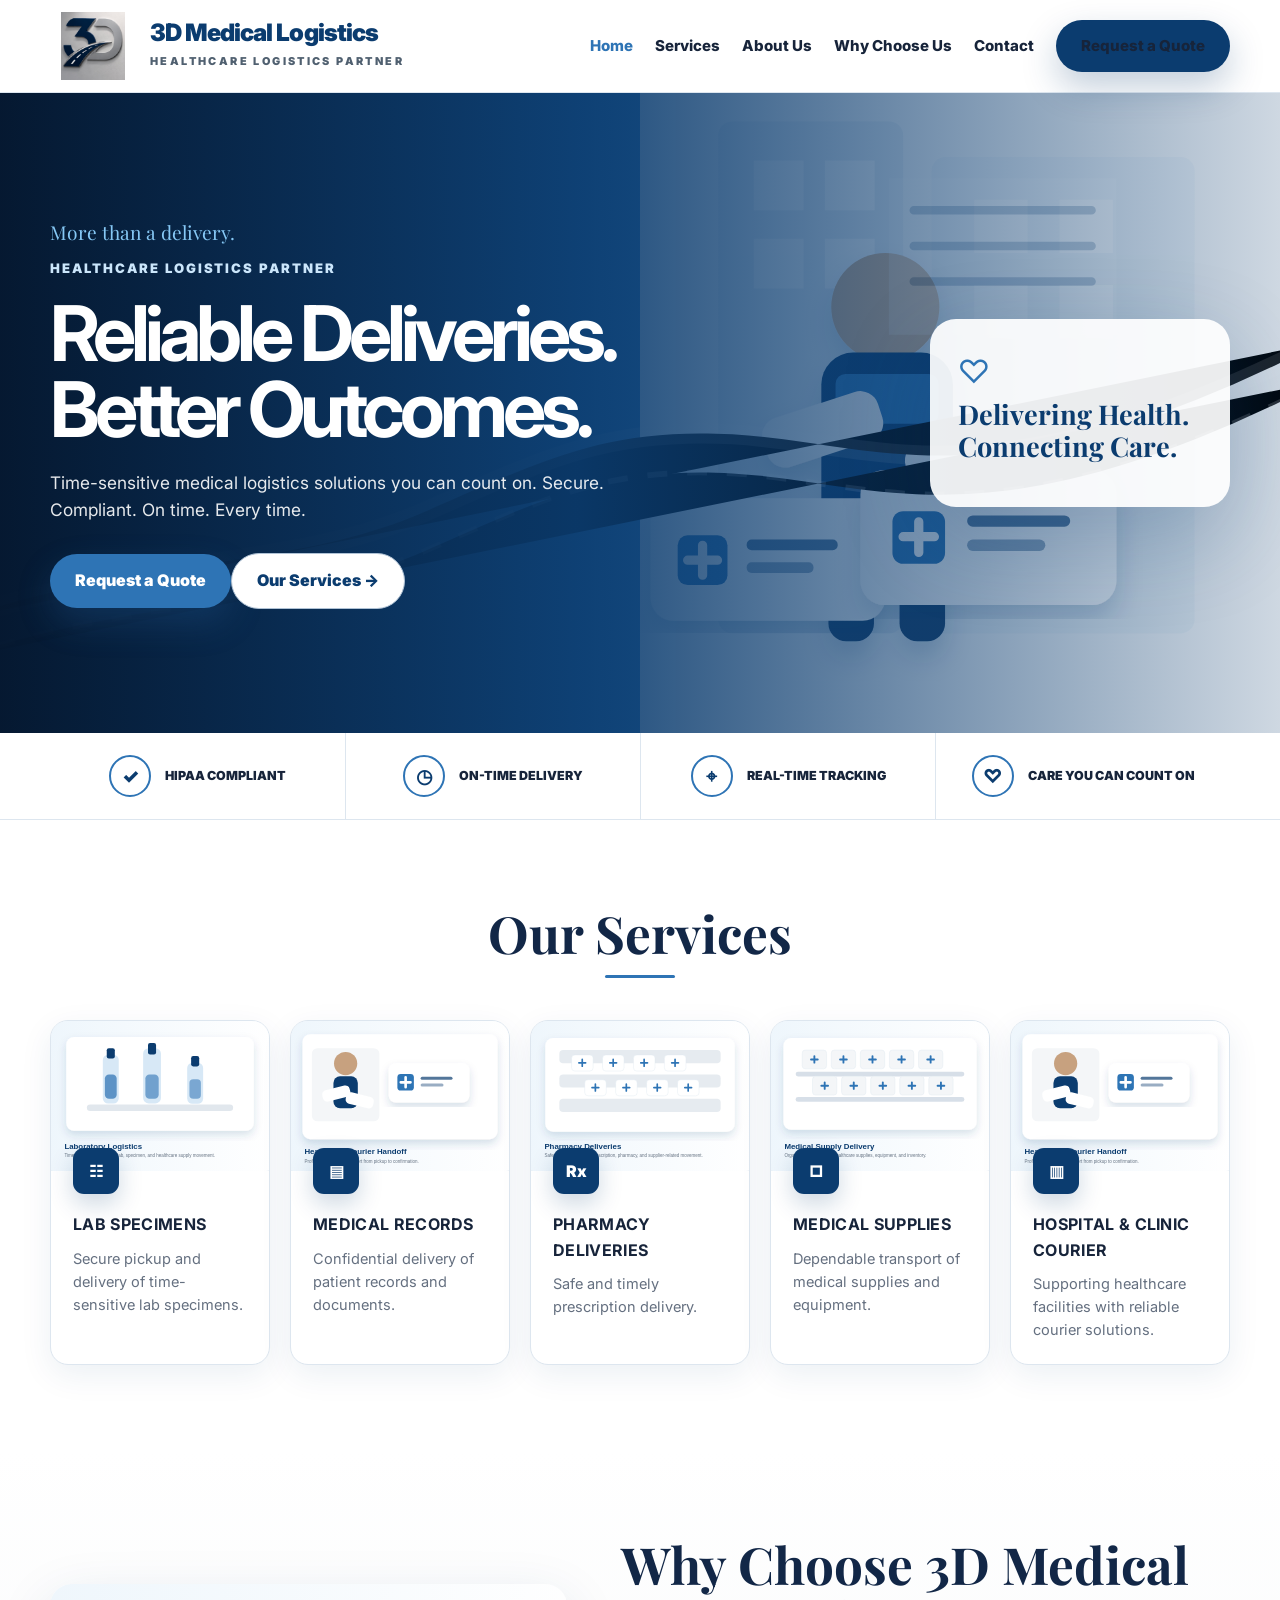
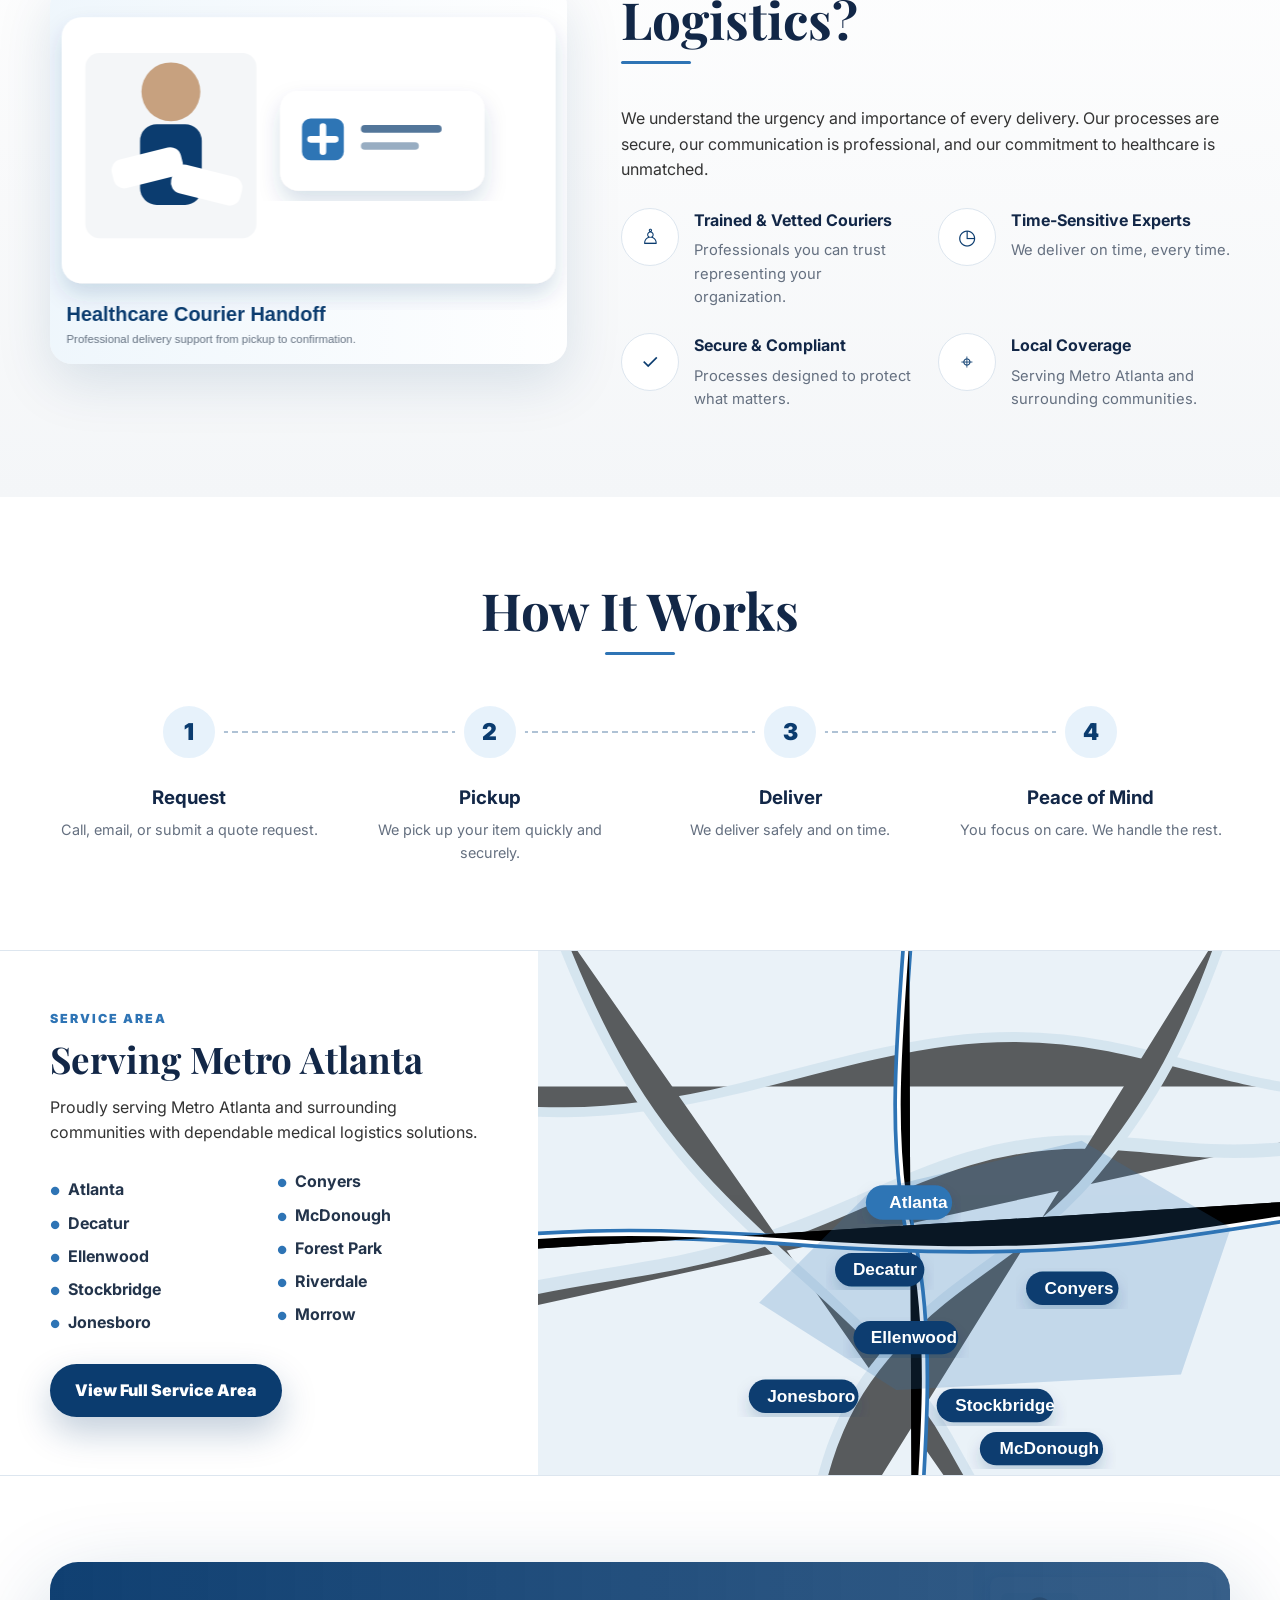
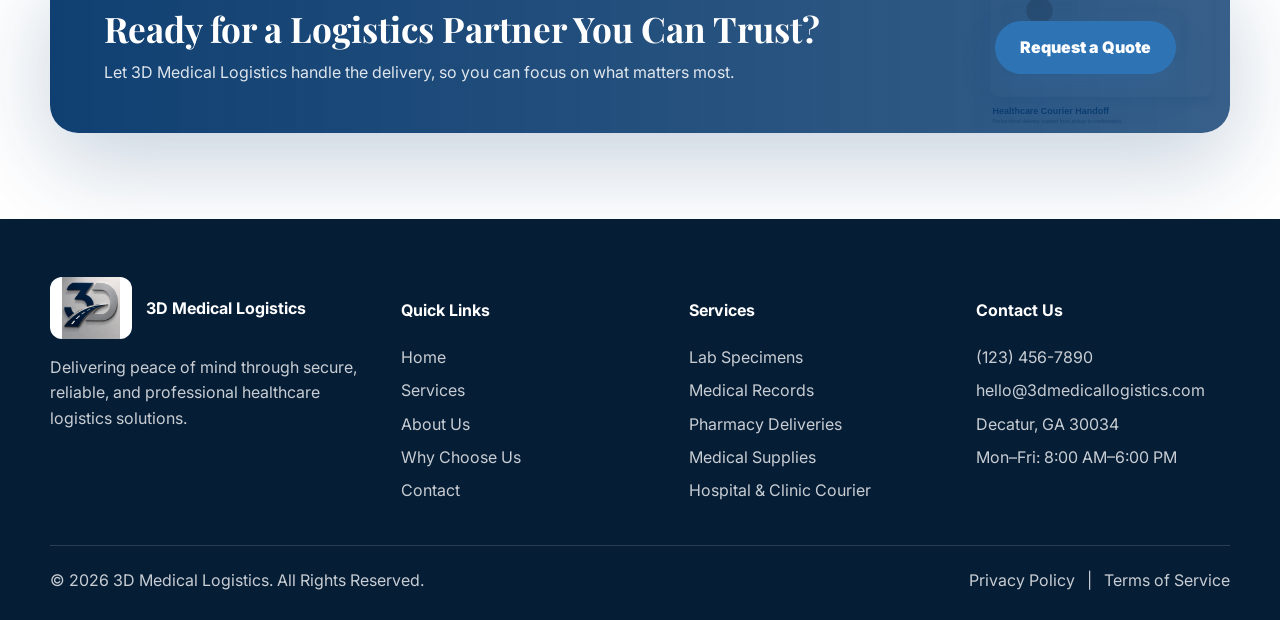
==== commit 40d63407: "Add files via upload" ====
--- a/3d-medical-logistics-site/index.html
+++ b/3d-medical-logistics-site/index.html
@@ -1,20 +1,25 @@
-<!doctype html><html lang="en"><head><meta charset="utf-8"><meta name="viewport" content="width=device-width,initial-scale=1"><title>3D Medical Logistics | Healthcare Logistics Across Metro Atlanta</title><meta name="description" content="3D Medical Logistics provides professional healthcare logistics, medical supply delivery, scheduled routes, same-day delivery, and time-sensitive delivery support throughout Metro Atlanta."><link rel="stylesheet" href="styles.css"></head><body><div class="topbar"><div class="container"><span>Metro Atlanta Healthcare Logistics</span><span>Delivering Care • Driving Reliability</span></div></div>
-<header class="header"><div class="container nav">
-<a class="brand" href="index.html" aria-label="3D Medical Logistics Home"><img src="assets/logo.png" alt="3D Medical Logistics logo"><span><span class="brand-title">3D Medical Logistics</span><span class="brand-subtitle">Healthcare Logistics Partner</span></span></a>
-<button class="menu" type="button">Menu</button>
-<nav class="nav-links" aria-label="Main Navigation"><a href="index.html">Home</a><a href="services.html">Services</a><a href="about.html">About Us</a><a href="service-area.html">Service Area</a><a class="btn btn-primary" href="contact.html">Request a Quote</a></nav>
-</div></header><main>
-<section class="hero"><div class="container"><div><span class="kicker">Healthcare Logistics Built for Trust</span><h1>Healthcare Logistics That Keeps Care Moving</h1><p>Professional delivery and route support for hospitals, clinics, laboratories, pharmacies, surgery centers, and medical suppliers across Metro Atlanta.</p><div class="hero-actions"><a class="btn btn-accent" href="contact.html">Request a Quote</a><a class="btn btn-outline" href="services.html">Explore Services</a></div></div><aside class="hero-card"><strong>Healthcare-Focused Delivery Support</strong><div class="grid"><span>Same-Day Delivery</span><span>Scheduled Routes</span><span>Time-Sensitive Logistics</span><span>Metro Atlanta Coverage</span></div></aside></div></section>
-<section class="trust-band"><div class="container"><div class="trust-inner"><div class="trust-item">Same-Day Medical Deliveries<small>Responsive support</small></div><div class="trust-item">Scheduled Logistics Routes<small>Recurring service</small></div><div class="trust-item">Laboratory Support<small>Time-sensitive routing</small></div><div class="trust-item">Medical Supply Delivery<small>Healthcare materials</small></div><div class="trust-item">Metro Atlanta Coverage<small>Local logistics partner</small></div></div></div></section>
-<section class="section"><div class="container"><div class="section-head"><div><span class="eyebrow">Industries We Serve</span><h2>Trusted by Healthcare Operations That Cannot Afford Delays</h2></div><p>Every delivery is handled as part of a larger healthcare operation, with communication, professionalism, and accountability built into the process.</p></div><div class="card-grid"><article class="card"><div class="icon">✚</div><h3>Hospitals & Clinics</h3><p>Professional logistics support for medical offices, outpatient clinics, and healthcare facilities.</p></article><article class="card"><div class="icon">⌁</div><h3>Laboratories</h3><p>Time-sensitive route support for laboratory operations and healthcare supply movement.</p></article><article class="card"><div class="icon">▣</div><h3>Pharmacies & Suppliers</h3><p>Dependable delivery solutions for pharmacies, medical suppliers, and healthcare vendors.</p></article></div></div></section>
-<section class="section section-blue"><div class="container feature-service"><div class="feature-card"><span class="eyebrow">Featured Service</span><h3>Medical Supply Delivery</h3><p>Reliable delivery support for supplies, equipment, inventory, and healthcare-related materials. Built for organizations that need a professional logistics partner with a healthcare-focused mindset.</p><div style="margin-top:26px"><a class="btn btn-primary" href="services.html">View All Services</a></div></div><div class="service-stack"><div class="service-mini"><h3>Scheduled Routes</h3><p>Recurring logistics routes designed around your operating schedule.</p></div><div class="service-mini"><h3>Same-Day Delivery</h3><p>Responsive service for urgent healthcare logistics needs.</p></div><div class="service-mini"><h3>Laboratory Logistics</h3><p>Support for time-sensitive lab and supply movement.</p></div><div class="service-mini"><h3>Pharmacy Support</h3><p>Organized delivery support for pharmacy and healthcare vendor needs.</p></div></div></div></section>
-<section class="section"><div class="container split"><div><span class="eyebrow">Why Choose Us</span><h2>Why Healthcare Teams Choose 3D Medical Logistics</h2><p style="margin-top:18px">Healthcare organizations need more than transportation. They need a logistics partner that understands professionalism, timing, communication, and accountability.</p></div><div class="panel"><h3>What You Can Expect</h3><div class="check-list"><div class="check">Clear Communication from Pickup to Delivery</div><div class="check">Healthcare-Focused Delivery Support</div><div class="check">Dependable Metro Atlanta Coverage</div><div class="check">Professional, Clean, Corporate Service</div></div></div></div></section>
-<section class="section section-light"><div class="container"><div class="section-head"><div><span class="eyebrow">Our Process</span><h2>A Clear Path from Request to Delivery Confirmation</h2></div><p>Simple, professional, and easy for healthcare teams to manage.</p></div><div class="timeline"><div class="step"><b>1</b><h3>Request</h3><p>Share pickup, delivery, timing, and service details.</p></div><div class="step"><b>2</b><h3>Coordinate</h3><p>We review your logistics need and confirm the service approach.</p></div><div class="step"><b>3</b><h3>Dispatch</h3><p>Your delivery is assigned for professional handling.</p></div><div class="step"><b>4</b><h3>Deliver</h3><p>Items are delivered with care and accountability.</p></div><div class="step"><b>5</b><h3>Confirm</h3><p>Communication continues through completion.</p></div></div></div></section>
-<section class="section"><div class="container split"><div><span class="eyebrow">Service Area</span><h2>Serving Metro Atlanta and Surrounding Communities</h2><p style="margin:18px 0 26px">Coverage includes Atlanta, Decatur, Ellenwood, Stockbridge, Jonesboro, McDonough, Conyers, Morrow, Forest Park, Riverdale, and nearby areas.</p><a class="btn btn-primary" href="service-area.html">View Service Area</a></div><div class="map-img"><img src="assets/metro-atlanta-route-map.svg" alt="Metro Atlanta service area map"></div></div></section>
-<section class="section"><div class="container"><div class="cta"><div><h2>Ready for a Healthcare Logistics Partner You Can Trust?</h2><p>Request a quote for scheduled routes, same-day delivery, time-sensitive deliveries, or ongoing healthcare logistics support.</p></div><a class="btn btn-light" href="contact.html">Request a Quote</a></div></div></section>
+<!doctype html><html lang="en"><head><meta charset="utf-8"><meta name="viewport" content="width=device-width, initial-scale=1"><title>3D Medical Logistics | Medical Courier Services</title><meta name="description" content="Professional medical courier and healthcare logistics services for Metro Atlanta."><link rel="stylesheet" href="styles.css"></head><body><header class="header"><div class="container nav">
+<a class="brand" href="index.html"><img src="assets/logo.png" alt="3D Medical Logistics logo"><span class="brand-text"><strong>3D Medical Logistics</strong><span>Healthcare Logistics Partner</span></span></a>
+<button class="menu">Menu</button>
+<nav class="links"><a class="active" href="index.html">Home</a><a href="services.html">Services</a><a href="about.html">About Us</a><a href="why-choose-us.html">Why Choose Us</a><a href="contact.html">Contact</a><a class="btn btn-primary" href="contact.html">Request a Quote</a></nav>
+</div></header>
+<main>
+<section class="hero"><div class="container"><div><div class="script">More than a delivery.</div><span class="kicker">Healthcare Logistics Partner</span><h1>Reliable Deliveries. Better Outcomes.</h1><p>Time-sensitive medical logistics solutions you can count on. Secure. Compliant. On time. Every time.</p><div class="hero-actions"><a class="btn btn-accent" href="contact.html">Request a Quote</a><a class="btn btn-outline" href="services.html">Our Services →</a></div></div><aside class="hero-card"><div class="heart">♡</div><h3>Delivering Health. Connecting Care.</h3></aside></div></section>
+<section class="trust-row"><div class="container trust"><div><span>✓</span>HIPAA Compliant</div><div><span>◷</span>On-Time Delivery</div><div><span>⌖</span>Real-Time Tracking</div><div><span>♡</span>Care You Can Count On</div></div></section>
+<section class="section"><div class="container"><div class="section-title"><h2>Our Services</h2><div class="under"></div></div><div class="services-grid">
+<article class="service-card"><div class="photo"></div><div class="body"><div class="icon">☷</div><h3>Lab Specimens</h3><p>Secure pickup and delivery of time-sensitive lab specimens.</p></div></article>
+<article class="service-card"><div class="photo"></div><div class="body"><div class="icon">▤</div><h3>Medical Records</h3><p>Confidential delivery of patient records and documents.</p></div></article>
+<article class="service-card"><div class="photo"></div><div class="body"><div class="icon">Rx</div><h3>Pharmacy Deliveries</h3><p>Safe and timely prescription delivery.</p></div></article>
+<article class="service-card"><div class="photo"></div><div class="body"><div class="icon">□</div><h3>Medical Supplies</h3><p>Dependable transport of medical supplies and equipment.</p></div></article>
+<article class="service-card"><div class="photo"></div><div class="body"><div class="icon">▥</div><h3>Hospital & Clinic Courier</h3><p>Supporting healthcare facilities with reliable courier solutions.</p></div></article>
+</div></div></section>
+<section class="section section-soft"><div class="container why"><div class="why-image"></div><div><div class="section-title left"><h2>Why Choose 3D Medical Logistics?</h2><div class="under"></div></div><p>We understand the urgency and importance of every delivery. Our processes are secure, our communication is professional, and our commitment to healthcare is unmatched.</p><div class="why-grid"><div class="why-item"><div class="round">♙</div><div><h3>Trained & Vetted Couriers</h3><p>Professionals you can trust representing your organization.</p></div></div><div class="why-item"><div class="round">◷</div><div><h3>Time-Sensitive Experts</h3><p>We deliver on time, every time.</p></div></div><div class="why-item"><div class="round">✓</div><div><h3>Secure & Compliant</h3><p>Processes designed to protect what matters.</p></div></div><div class="why-item"><div class="round">⌖</div><div><h3>Local Coverage</h3><p>Serving Metro Atlanta and surrounding communities.</p></div></div></div></div></div></section>
+<section class="section"><div class="container"><div class="section-title"><h2>How It Works</h2><div class="under"></div></div><div class="how"><div class="step"><div class="circle">1</div><h3>Request</h3><p>Call, email, or submit a quote request.</p></div><div class="step"><div class="circle">2</div><h3>Pickup</h3><p>We pick up your item quickly and securely.</p></div><div class="step"><div class="circle">3</div><h3>Deliver</h3><p>We deliver safely and on time.</p></div><div class="step"><div class="circle">4</div><h3>Peace of Mind</h3><p>You focus on care. We handle the rest.</p></div></div></div></section>
+<section class="map-wrap"><div class="map-info"><span class="eyebrow">Service Area</span><h2>Serving Metro Atlanta</h2><p>Proudly serving Metro Atlanta and surrounding communities with dependable medical logistics solutions.</p><ul class="areas"><li>Atlanta</li><li>Decatur</li><li>Ellenwood</li><li>Stockbridge</li><li>Jonesboro</li><li>Conyers</li><li>McDonough</li><li>Forest Park</li><li>Riverdale</li><li>Morrow</li></ul><a class="btn btn-primary" href="service-area.html">View Full Service Area</a></div><div class="map-img"></div></section>
+<section class="section"><div class="container"><div class="cta"><div><h2>Ready for a Logistics Partner You Can Trust?</h2><p>Let 3D Medical Logistics handle the delivery, so you can focus on what matters most.</p></div><a class="btn btn-accent" href="contact.html">Request a Quote</a></div></div></section>
 </main><footer class="footer"><div class="container"><div class="footer-grid">
-<div><div class="footer-brand"><img src="assets/logo.png" alt="3D Medical Logistics logo"><span><strong>3D Medical Logistics</strong><span>Healthcare Logistics Partner</span></span></div><p>Professional healthcare logistics support for hospitals, clinics, laboratories, pharmacies, and medical suppliers across Metro Atlanta.</p></div>
-<div><h4>Company</h4><a href="about.html">About Us</a><a href="services.html">Services</a><a href="service-area.html">Service Area</a><a href="contact.html">Request a Quote</a></div>
-<div><h4>Services</h4><a href="services.html">Medical Supply Delivery</a><a href="services.html">Scheduled Route Services</a><a href="services.html">Same-Day Delivery</a><a href="services.html">Time-Sensitive Deliveries</a></div>
-<div><h4>Contact</h4><a href="contact.html">Metro Atlanta, Georgia</a><a href="contact.html">Business Hours: Monday–Friday</a><a href="contact.html">After-Hours Service by Request</a></div>
-</div><div class="footer-bottom"><span>© <span data-year></span> 3D Medical Logistics. All Rights Reserved.</span><span>Delivering Care • Driving Reliability</span></div></div></footer><script src="script.js"></script></body></html>+<div><div class="footer-logo"><img src="assets/logo.png" alt="3D Medical Logistics logo"><strong>3D Medical Logistics</strong></div><p>Delivering peace of mind through secure, reliable, and professional healthcare logistics solutions.</p></div>
+<div><h4>Quick Links</h4><a href="index.html">Home</a><a href="services.html">Services</a><a href="about.html">About Us</a><a href="why-choose-us.html">Why Choose Us</a><a href="contact.html">Contact</a></div>
+<div><h4>Services</h4><a href="services.html">Lab Specimens</a><a href="services.html">Medical Records</a><a href="services.html">Pharmacy Deliveries</a><a href="services.html">Medical Supplies</a><a href="services.html">Hospital & Clinic Courier</a></div>
+<div><h4>Contact Us</h4><a href="contact.html">(123) 456-7890</a><a href="contact.html">hello@3dmedicallogistics.com</a><a href="contact.html">Decatur, GA 30034</a><a href="contact.html">Mon–Fri: 8:00 AM–6:00 PM</a></div>
+</div><div class="footer-bottom"><span>© <span data-year></span> 3D Medical Logistics. All Rights Reserved.</span><span>Privacy Policy&nbsp;&nbsp; | &nbsp;&nbsp;Terms of Service</span></div></div></footer><script src="script.js"></script></body></html>
--- a/3d-medical-logistics-site/styles.css
+++ b/3d-medical-logistics-site/styles.css
@@ -1,20 +1,18 @@
-@import url('https://fonts.googleapis.com/css2?family=Inter:wght@400;500;600;700;800;900&display=swap');
-:root{--primary:#0B3C6F;--accent:#2E74B5;--light:#F4F6F8;--text:#333333;--white:#FFFFFF;--muted:#657383;--line:#DDE6EF;--shadow:0 24px 70px rgba(11,60,111,.14);--heavy:0 36px 110px rgba(11,60,111,.25)}
-*{box-sizing:border-box}html{scroll-behavior:smooth}body{margin:0;font-family:Inter,system-ui,-apple-system,Segoe UI,sans-serif;color:var(--text);background:#fff;line-height:1.62}a{text-decoration:none;color:inherit}.container{width:min(1220px,calc(100% - 40px));margin:0 auto}
-.topbar{background:var(--primary);color:#fff;font-size:.84rem;font-weight:800}.topbar .container{display:flex;justify-content:space-between;padding:9px 0;gap:18px}
-.header{position:sticky;top:0;z-index:100;background:rgba(255,255,255,.98);backdrop-filter:blur(18px);border-bottom:1px solid var(--line)}.nav{height:96px;display:flex;align-items:center;justify-content:space-between;gap:28px}.brand{display:flex;align-items:center;gap:15px;min-width:330px}.brand img{width:78px;height:78px;object-fit:cover;border-radius:18px;box-shadow:0 10px 25px rgba(11,60,111,.16)}.brand-title{display:block;font-size:1.23rem;line-height:1;font-weight:900;color:var(--primary);letter-spacing:-.03em}.brand-subtitle{display:block;margin-top:7px;text-transform:uppercase;letter-spacing:.22em;color:#566273;font-size:.72rem;font-weight:900}.nav-links{display:flex;align-items:center;gap:8px}.nav-links a{font-size:.94rem;font-weight:850;color:var(--text);padding:11px 13px;border-radius:999px}.nav-links a:hover{background:var(--light);color:var(--primary)}.menu{display:none;border:0;background:var(--primary);color:#fff;border-radius:13px;padding:11px 14px;font-weight:900}
-.btn{display:inline-flex;align-items:center;justify-content:center;border:0;border-radius:999px;padding:15px 24px;font-weight:900;cursor:pointer;transition:.22s ease}.btn:hover{transform:translateY(-2px)}.btn-primary{background:var(--primary);color:#fff;box-shadow:0 18px 35px rgba(11,60,111,.25)}.btn-accent{background:var(--accent);color:#fff;box-shadow:0 18px 35px rgba(46,116,181,.23)}.btn-light{background:#fff;color:var(--primary);box-shadow:0 18px 35px rgba(11,60,111,.12)}.btn-outline{border:1px solid rgba(255,255,255,.55);background:rgba(255,255,255,.08);color:#fff}
-.hero{position:relative;overflow:hidden;background:radial-gradient(circle at 70% 22%,rgba(46,116,181,.35),transparent 36%),linear-gradient(135deg,#061D36 0%,#0B3C6F 58%,#2E74B5 100%);color:#fff}.hero:before{content:"";position:absolute;right:-10%;bottom:-18%;width:62%;height:70%;background:linear-gradient(135deg,rgba(255,255,255,.13),rgba(255,255,255,.02));border:1px solid rgba(255,255,255,.16);border-radius:70px;transform:rotate(-8deg)}.hero:after{content:"";position:absolute;inset:auto 0 0;height:120px;background:linear-gradient(to bottom,rgba(255,255,255,0),#fff)}
-.hero .container{position:relative;z-index:2;min-height:760px;display:grid;grid-template-columns:1.05fr .75fr;gap:58px;align-items:center;padding:86px 0 126px}.kicker{display:inline-flex;align-items:center;gap:12px;color:#D6ECFF;text-transform:uppercase;letter-spacing:.16em;font-size:.78rem;font-weight:900}.kicker:before{content:"";width:44px;height:3px;border-radius:99px;background:#68ACE6}.hero h1{margin:20px 0 22px;color:#fff;font-size:clamp(3.25rem,6.4vw,7rem);line-height:.94;letter-spacing:-.075em;max-width:900px}.hero p{margin:0 0 30px;max-width:700px;color:rgba(255,255,255,.91);font-size:clamp(1.05rem,1.7vw,1.25rem)}.hero-actions{display:flex;gap:14px;flex-wrap:wrap}.hero-card{align-self:end;background:rgba(255,255,255,.94);color:var(--text);border:1px solid rgba(255,255,255,.75);border-radius:32px;padding:30px;box-shadow:var(--heavy)}.hero-card strong{display:block;color:var(--primary);font-size:1.28rem;margin-bottom:16px}.hero-card .grid{display:grid;grid-template-columns:1fr 1fr;gap:12px}.hero-card span{display:block;border:1px solid var(--line);border-radius:18px;padding:14px;font-size:.9rem;font-weight:850;color:var(--primary);background:#fff}
-.trust-band{position:relative;z-index:5;margin-top:-42px}.trust-inner{background:#fff;border:1px solid var(--line);border-radius:26px;box-shadow:var(--shadow);display:grid;grid-template-columns:repeat(5,1fr);overflow:hidden}.trust-item{padding:22px 18px;border-left:1px solid var(--line);font-weight:900;color:var(--primary);font-size:.92rem}.trust-item:first-child{border-left:0}.trust-item small{display:block;color:var(--muted);font-weight:600;font-size:.82rem;margin-top:5px}
-.section{padding:110px 0}.section-light{background:var(--light)}.section-blue{background:linear-gradient(135deg,#061D36,#0B3C6F);color:#fff}.section-head{display:grid;grid-template-columns:1.1fr .78fr;gap:48px;align-items:end;margin-bottom:48px}.eyebrow{display:block;color:var(--accent);font-weight:900;text-transform:uppercase;letter-spacing:.16em;font-size:.78rem;margin-bottom:12px}.section-blue .eyebrow{color:#9FD0FF}h2{font-size:clamp(2.25rem,4.6vw,4.8rem);line-height:1.02;letter-spacing:-.065em;color:var(--text);margin:0}.section-blue h2{color:#fff}.section-head p{margin:0;color:var(--muted);font-size:1.05rem}.section-blue .section-head p{color:rgba(255,255,255,.78)}
-.card-grid{display:grid;grid-template-columns:repeat(3,1fr);gap:24px}.card{background:#fff;border:1px solid var(--line);border-radius:30px;padding:34px;box-shadow:0 14px 38px rgba(11,60,111,.07);transition:.23s ease;min-height:260px}.card:hover{transform:translateY(-7px);box-shadow:var(--shadow)}.section-blue .card{background:rgba(255,255,255,.08);border-color:rgba(255,255,255,.16);color:#fff}.icon{width:54px;height:54px;border-radius:16px;background:rgba(46,116,181,.12);color:var(--primary);display:grid;place-items:center;font-size:1.35rem;font-weight:900;margin-bottom:28px}.section-blue .icon{background:rgba(255,255,255,.13);color:#fff}.card h3{margin:0;color:inherit;font-size:1.22rem;letter-spacing:-.02em}.card p{margin:11px 0 0;color:var(--muted)}.section-blue .card p{color:rgba(255,255,255,.78)}
-.feature-service{display:grid;grid-template-columns:1fr 1fr;gap:32px;align-items:stretch}.feature-card{background:#fff;border-radius:34px;box-shadow:var(--shadow);border:1px solid var(--line);padding:44px}.feature-card h3{font-size:clamp(2rem,3.2vw,3.5rem);line-height:1;letter-spacing:-.06em;color:var(--primary);margin:0 0 18px}.service-stack{display:grid;grid-template-columns:1fr 1fr;gap:18px}.service-mini{background:#fff;border:1px solid var(--line);border-radius:24px;padding:28px}.service-mini h3{margin:0;font-size:1.05rem;color:var(--text)}.service-mini p{margin:10px 0 0;color:var(--muted);font-size:.95rem}
-.split{display:grid;grid-template-columns:1fr 1fr;gap:50px;align-items:center}.panel{background:#fff;border:1px solid var(--line);border-radius:34px;padding:42px;box-shadow:var(--shadow)}.check-list{display:grid;gap:16px;margin-top:26px}.check{display:flex;gap:13px;align-items:flex-start;font-weight:850;color:var(--text)}.check:before{content:"✓";flex:0 0 28px;width:28px;height:28px;border-radius:50%;display:grid;place-items:center;background:rgba(46,116,181,.12);color:var(--accent);font-weight:900}
-.timeline{display:grid;grid-template-columns:repeat(5,1fr);gap:0;border:1px solid var(--line);border-radius:30px;overflow:hidden;background:#fff;box-shadow:var(--shadow)}.step{padding:30px;border-left:1px solid var(--line)}.step:first-child{border-left:0}.step b{display:grid;place-items:center;width:46px;height:46px;border-radius:16px;background:var(--primary);color:#fff;margin-bottom:22px}.step h3{margin:0;color:var(--text);font-size:1.1rem}.step p{margin:10px 0 0;color:var(--muted);font-size:.94rem}
-.map-img{border-radius:36px;box-shadow:var(--shadow);border:1px solid var(--line);overflow:hidden;background:#fff}.map-img img{width:100%;height:auto;display:block}.cta{background:linear-gradient(90deg,#0B3C6F,#2E74B5);border-radius:38px;color:#fff;padding:70px;display:grid;grid-template-columns:1fr auto;gap:30px;align-items:center;box-shadow:var(--heavy)}.cta h2{color:#fff;max-width:820px}.cta p{margin:16px 0 0;color:rgba(255,255,255,.86);max-width:680px}
-.form-card{background:#fff;border:1px solid var(--line);border-radius:30px;padding:30px;box-shadow:var(--shadow)}.form-grid{display:grid;grid-template-columns:1fr 1fr;gap:16px}label{display:block;font-weight:900;color:var(--primary);font-size:.88rem;margin-bottom:7px}input,select,textarea{width:100%;border:1px solid #D8E0EA;border-radius:15px;padding:14px 15px;font:inherit;color:var(--text);background:#FBFCFD}textarea{min-height:140px;resize:vertical}.full{grid-column:1/-1}
-.footer{background:#061D36;color:rgba(255,255,255,.76);padding:58px 0 28px}.footer-grid{display:grid;grid-template-columns:1.4fr repeat(3,1fr);gap:34px}.footer-brand{display:flex;align-items:center;gap:14px;margin-bottom:16px}.footer-brand img{width:74px;height:74px;object-fit:cover;border-radius:16px;background:#fff}.footer-brand strong{display:block;color:#fff;font-size:1.12rem}.footer-brand span{display:block;color:rgba(255,255,255,.64);font-size:.72rem;text-transform:uppercase;letter-spacing:.18em;margin-top:4px}.footer h4{margin:0 0 14px;color:#fff}.footer a{display:block;color:rgba(255,255,255,.76);margin:8px 0}.footer-bottom{border-top:1px solid rgba(255,255,255,.12);margin-top:34px;padding-top:22px;display:flex;justify-content:space-between;gap:20px;flex-wrap:wrap}
-.page-hero{background:linear-gradient(135deg,#061D36,#0B3C6F 62%,#2E74B5);color:#fff}.page-hero .container{min-height:500px;padding:92px 0 78px}.page-hero h1{font-size:clamp(3rem,5.7vw,6rem);line-height:.96;letter-spacing:-.07em;color:#fff;margin:18px 0}.page-hero p{max-width:780px;color:rgba(255,255,255,.86);font-size:1.15rem}.service-list{display:grid;grid-template-columns:repeat(2,1fr);gap:22px}.service-block{background:#fff;border:1px solid var(--line);border-radius:28px;padding:34px;box-shadow:0 14px 40px rgba(11,60,111,.06)}.service-block h3{margin:0;color:var(--primary)}.service-block p{margin:10px 0 0;color:var(--muted)}.info-stack{display:grid;gap:14px}.info-box{background:#fff;border:1px solid var(--line);border-radius:22px;padding:20px}
-@media(max-width:980px){.menu{display:inline-flex}.nav-links{position:absolute;top:112px;left:20px;right:20px;display:none;flex-direction:column;align-items:stretch;background:#fff;border:1px solid var(--line);border-radius:22px;padding:12px;box-shadow:var(--shadow)}.nav-links.open{display:flex}.hero .container,.section-head,.feature-service,.split,.cta{grid-template-columns:1fr}.hero-card{align-self:auto}.trust-inner,.card-grid,.service-stack,.timeline{grid-template-columns:1fr 1fr}.footer-grid{grid-template-columns:1fr 1fr}}
-@media(max-width:640px){.container{width:min(100% - 28px,1220px)}.topbar .container{display:block}.nav{height:84px}.brand{min-width:0}.brand img{width:62px;height:62px}.brand-title{font-size:1rem}.brand-subtitle{font-size:.6rem;letter-spacing:.16em}.hero .container{padding:54px 0 88px}.hero h1{font-size:3rem}.hero-card .grid{grid-template-columns:1fr}.trust-inner,.card-grid,.service-stack,.timeline,.service-list,.form-grid{grid-template-columns:1fr}.trust-item,.step{border-left:0;border-top:1px solid var(--line)}.trust-item:first-child,.step:first-child{border-top:0}.section{padding:74px 0}.cta{padding:38px 24px}.footer-grid{grid-template-columns:1fr}}
+@import url('https://fonts.googleapis.com/css2?family=Inter:wght@400;500;600;700;800;900&family=Playfair+Display:wght@700;800;900&display=swap');
+:root{--primary:#0B3C6F;--accent:#2E74B5;--light:#F4F6F8;--text:#333333;--white:#fff;--muted:#657080;--line:#DDE6EF;--shadow:0 18px 55px rgba(11,60,111,.13);--heavy:0 30px 90px rgba(11,60,111,.23)}
+*{box-sizing:border-box}html{scroll-behavior:smooth}body{margin:0;font-family:Inter,Arial,sans-serif;color:var(--text);background:white;line-height:1.58}a{color:inherit;text-decoration:none}img{max-width:100%;display:block}.container{width:min(1180px,calc(100% - 42px));margin:0 auto}
+.header{position:sticky;top:0;z-index:20;background:rgba(255,255,255,.98);backdrop-filter:blur(16px);border-bottom:1px solid var(--line)}.nav{height:92px;display:flex;align-items:center;justify-content:space-between;gap:26px}.brand{display:flex;align-items:center;gap:14px}.brand img{width:86px;height:68px;object-fit:contain}.brand-text strong{display:block;color:var(--primary);font-size:1.5rem;line-height:.95;font-weight:900;letter-spacing:-.04em}.brand-text span{display:block;color:#506070;font-weight:900;letter-spacing:.22em;font-size:.68rem;text-transform:uppercase;margin-top:8px}.links{display:flex;align-items:center;gap:22px}.links a{font-weight:800;font-size:.94rem;color:#17243A}.links a.active{color:var(--accent)}.menu{display:none;background:var(--primary);color:white;border:0;border-radius:12px;padding:10px 14px;font-weight:900}
+.btn{display:inline-flex;align-items:center;justify-content:center;gap:10px;border-radius:999px;padding:14px 25px;font-weight:900;border:0;cursor:pointer;transition:.2s ease}.btn:hover{transform:translateY(-2px)}.btn-primary{background:var(--primary);color:white;box-shadow:0 15px 35px rgba(11,60,111,.25)}.btn-accent{background:var(--accent);color:white;box-shadow:0 15px 35px rgba(46,116,181,.22)}.btn-outline{background:white;color:var(--primary);border:1px solid #AFC2D5}.btn-light{background:white;color:var(--primary)}
+.hero{background:linear-gradient(90deg,rgba(5,24,48,.98) 0%,rgba(11,60,111,.92) 45%,rgba(11,60,111,.16) 100%),url('assets/hero-courier-healthcare.svg') center/cover no-repeat;color:white}.hero .container{min-height:640px;display:grid;grid-template-columns:1fr .7fr;align-items:center;padding:82px 0;gap:40px}.kicker{display:block;text-transform:uppercase;letter-spacing:.15em;font-size:.82rem;color:#CBE6FB;font-weight:900;margin-bottom:18px}.script{font-family:'Playfair Display',serif;color:#86C8F5;font-size:1.2rem;margin-bottom:10px}h1{font-size:clamp(3rem,6vw,5.7rem);line-height:.98;letter-spacing:-.065em;margin:0 0 22px;color:white}.hero p{max-width:630px;font-size:1.08rem;color:rgba(255,255,255,.9);margin:0 0 30px}.hero-card{background:rgba(255,255,255,.92);color:var(--primary);border-radius:26px;padding:28px;box-shadow:var(--heavy);max-width:300px;justify-self:end}.hero-card h3{font-family:'Playfair Display',serif;font-size:1.7rem;line-height:1.2;margin:0 0 16px}.hero-card .heart{font-size:2rem;color:var(--accent)}
+.trust-row{border-bottom:1px solid var(--line);background:white}.trust{display:grid;grid-template-columns:repeat(4,1fr);gap:0}.trust div{display:flex;align-items:center;gap:14px;justify-content:center;min-height:86px;border-left:1px solid var(--line);font-weight:900;text-transform:uppercase;font-size:.78rem;color:#17243A}.trust div:first-child{border-left:0}.trust span{width:42px;height:42px;border-radius:50%;border:2px solid var(--accent);display:grid;place-items:center;color:var(--primary);font-size:1.2rem}
+.section{padding:86px 0}.section-soft{background:linear-gradient(180deg,#fff,#F4F6F8)}.section-blue{background:var(--primary);color:white}.section-title{text-align:center;margin-bottom:42px}.section-title.left{text-align:left}.eyebrow{display:block;color:var(--accent);font-size:.78rem;font-weight:900;letter-spacing:.16em;text-transform:uppercase;margin-bottom:10px}h2{font-family:'Playfair Display',serif;font-size:clamp(2.2rem,4vw,3.7rem);line-height:1.08;color:#122747;margin:0}.section-blue h2{color:white}.under{width:70px;height:3px;background:var(--accent);border-radius:99px;margin:14px auto 0}.left .under{margin-left:0}
+.services-grid{display:grid;grid-template-columns:repeat(5,1fr);gap:20px}.service-card{background:white;border:1px solid var(--line);border-radius:18px;overflow:hidden;box-shadow:0 10px 32px rgba(11,60,111,.08);transition:.22s ease}.service-card:hover{transform:translateY(-6px);box-shadow:var(--shadow)}.service-card .photo{height:150px;background:#E9F1F7 center/cover no-repeat}.service-card:nth-child(1) .photo{background-image:url('assets/lab-logistics.svg')}.service-card:nth-child(2) .photo{background-image:url('assets/healthcare-handoff.svg')}.service-card:nth-child(3) .photo{background-image:url('assets/pharmacy-deliveries.svg')}.service-card:nth-child(4) .photo{background-image:url('assets/medical-supply-delivery.svg')}.service-card:nth-child(5) .photo{background-image:url('assets/healthcare-handoff.svg')}.service-card .body{padding:22px}.icon{width:46px;height:46px;border-radius:11px;background:var(--primary);color:white;display:grid;place-items:center;font-weight:900;margin:-45px 0 18px;position:relative;box-shadow:0 10px 25px rgba(11,60,111,.2)}.service-card h3{font-size:1rem;text-transform:uppercase;color:#17243A;letter-spacing:.02em;margin:0 0 10px}.service-card p{color:var(--muted);font-size:.91rem;margin:0}
+.why{display:grid;grid-template-columns:.85fr 1fr;gap:54px;align-items:center}.why-image{min-height:380px;background:url('assets/healthcare-handoff.svg') center/cover no-repeat;border-radius:22px;box-shadow:var(--shadow)}.why-grid{display:grid;grid-template-columns:1fr 1fr;gap:24px;margin-top:26px}.why-item{display:grid;grid-template-columns:58px 1fr;gap:15px;align-items:start}.why-item .round{width:58px;height:58px;border-radius:50%;border:1px solid var(--line);display:grid;place-items:center;color:var(--primary);font-size:1.3rem;background:#fff}.why-item h3{margin:0 0 6px;color:#122747;font-size:1rem}.why-item p{margin:0;color:var(--muted);font-size:.92rem}
+.how{display:grid;grid-template-columns:repeat(4,1fr);gap:22px;position:relative}.how:before{content:"";position:absolute;top:34px;left:12%;right:12%;border-top:2px dashed #AFC2D5;z-index:0}.step{position:relative;z-index:1;text-align:center}.step .circle{margin:0 auto 16px;width:70px;height:70px;border-radius:50%;background:#E7F2FB;color:var(--primary);display:grid;place-items:center;font-size:1.45rem;font-weight:900;border:9px solid white}.step h3{margin:0;color:#122747}.step p{font-size:.9rem;color:var(--muted);margin:6px 0 0}
+.map-wrap{display:grid;grid-template-columns:.42fr .58fr;align-items:stretch;background:#fff;border-top:1px solid var(--line);border-bottom:1px solid var(--line)}.map-info{padding:58px calc((100vw - 1180px)/2) 58px max(24px,calc((100vw - 1180px)/2));background:white}.map-info h2{font-size:2.3rem}.areas{columns:2;list-style:none;padding:0;margin:24px 0}.areas li{break-inside:avoid;margin:8px 0;color:#23344B;font-weight:700}.areas li:before{content:"●";color:var(--accent);font-size:.7rem;margin-right:8px}.map-img{min-height:480px;background:url('assets/metro-map.svg') center/cover no-repeat}
+.cta{margin:0 auto;background:linear-gradient(90deg,rgba(11,60,111,.98),rgba(11,60,111,.82)),url('assets/healthcare-handoff.svg') right center/contain no-repeat;border-radius:28px;color:white;padding:48px 54px;display:grid;grid-template-columns:1fr auto;align-items:center;gap:28px;box-shadow:var(--heavy)}.cta h2{color:white;font-size:2.2rem}.cta p{color:rgba(255,255,255,.86);margin:12px 0 0}
+.form-card{background:white;border:1px solid var(--line);border-radius:24px;padding:32px;box-shadow:var(--shadow)}.form-grid{display:grid;grid-template-columns:1fr 1fr;gap:16px}label{display:block;font-weight:900;color:var(--primary);font-size:.86rem;margin-bottom:7px}input,select,textarea{width:100%;border:1px solid #D8E0EA;border-radius:14px;padding:14px 15px;font:inherit;color:var(--text);background:#FBFCFD}textarea{min-height:135px;resize:vertical}.full{grid-column:1/-1}
+.footer{background:#061D36;color:rgba(255,255,255,.78);padding:58px 0 26px}.footer-grid{display:grid;grid-template-columns:1.25fr repeat(3,1fr);gap:34px}.footer-logo{display:flex;align-items:center;gap:14px;margin-bottom:16px}.footer-logo img{width:82px;height:62px;object-fit:contain;background:#fff;border-radius:12px}.footer h4,.footer strong{color:white}.footer a{display:block;color:rgba(255,255,255,.78);margin:8px 0}.footer-bottom{border-top:1px solid rgba(255,255,255,.14);margin-top:34px;padding-top:22px;display:flex;justify-content:space-between;gap:20px;flex-wrap:wrap}
+.page-hero{background:linear-gradient(90deg,rgba(5,24,48,.98),rgba(11,60,111,.91)),url('assets/hero-courier-healthcare.svg') center/cover;color:white}.page-hero .container{padding:90px 0}.page-hero h1{font-size:clamp(3rem,5vw,5rem)}.page-hero p{max-width:760px;color:rgba(255,255,255,.88)}.content-grid{display:grid;grid-template-columns:repeat(2,1fr);gap:24px}.content-card{background:white;border:1px solid var(--line);border-radius:20px;padding:30px;box-shadow:0 10px 32px rgba(11,60,111,.07)}.content-card h3{color:var(--primary);margin:0 0 10px}.content-card p{color:var(--muted);margin:0}
+@media(max-width:1000px){.menu{display:block}.links{display:none;position:absolute;top:92px;left:20px;right:20px;background:white;border:1px solid var(--line);box-shadow:var(--shadow);border-radius:20px;padding:16px;flex-direction:column;align-items:stretch}.links.open{display:flex}.hero .container,.why,.map-wrap,.cta{grid-template-columns:1fr}.hero-card{justify-self:start}.services-grid{grid-template-columns:repeat(2,1fr)}.trust{grid-template-columns:repeat(2,1fr)}.footer-grid{grid-template-columns:1fr 1fr}.map-info{padding:50px 24px}}
+@media(max-width:650px){.container{width:min(100% - 28px,1180px)}.nav{height:84px}.brand img{width:64px;height:52px}.brand-text strong{font-size:1.1rem}.brand-text span{font-size:.55rem}.hero .container{min-height:auto;padding:62px 0}h1{font-size:3.1rem}.services-grid,.why-grid,.how,.content-grid,.form-grid,.footer-grid,.trust{grid-template-columns:1fr}.how:before{display:none}.section{padding:64px 0}.cta{padding:34px 24px}}
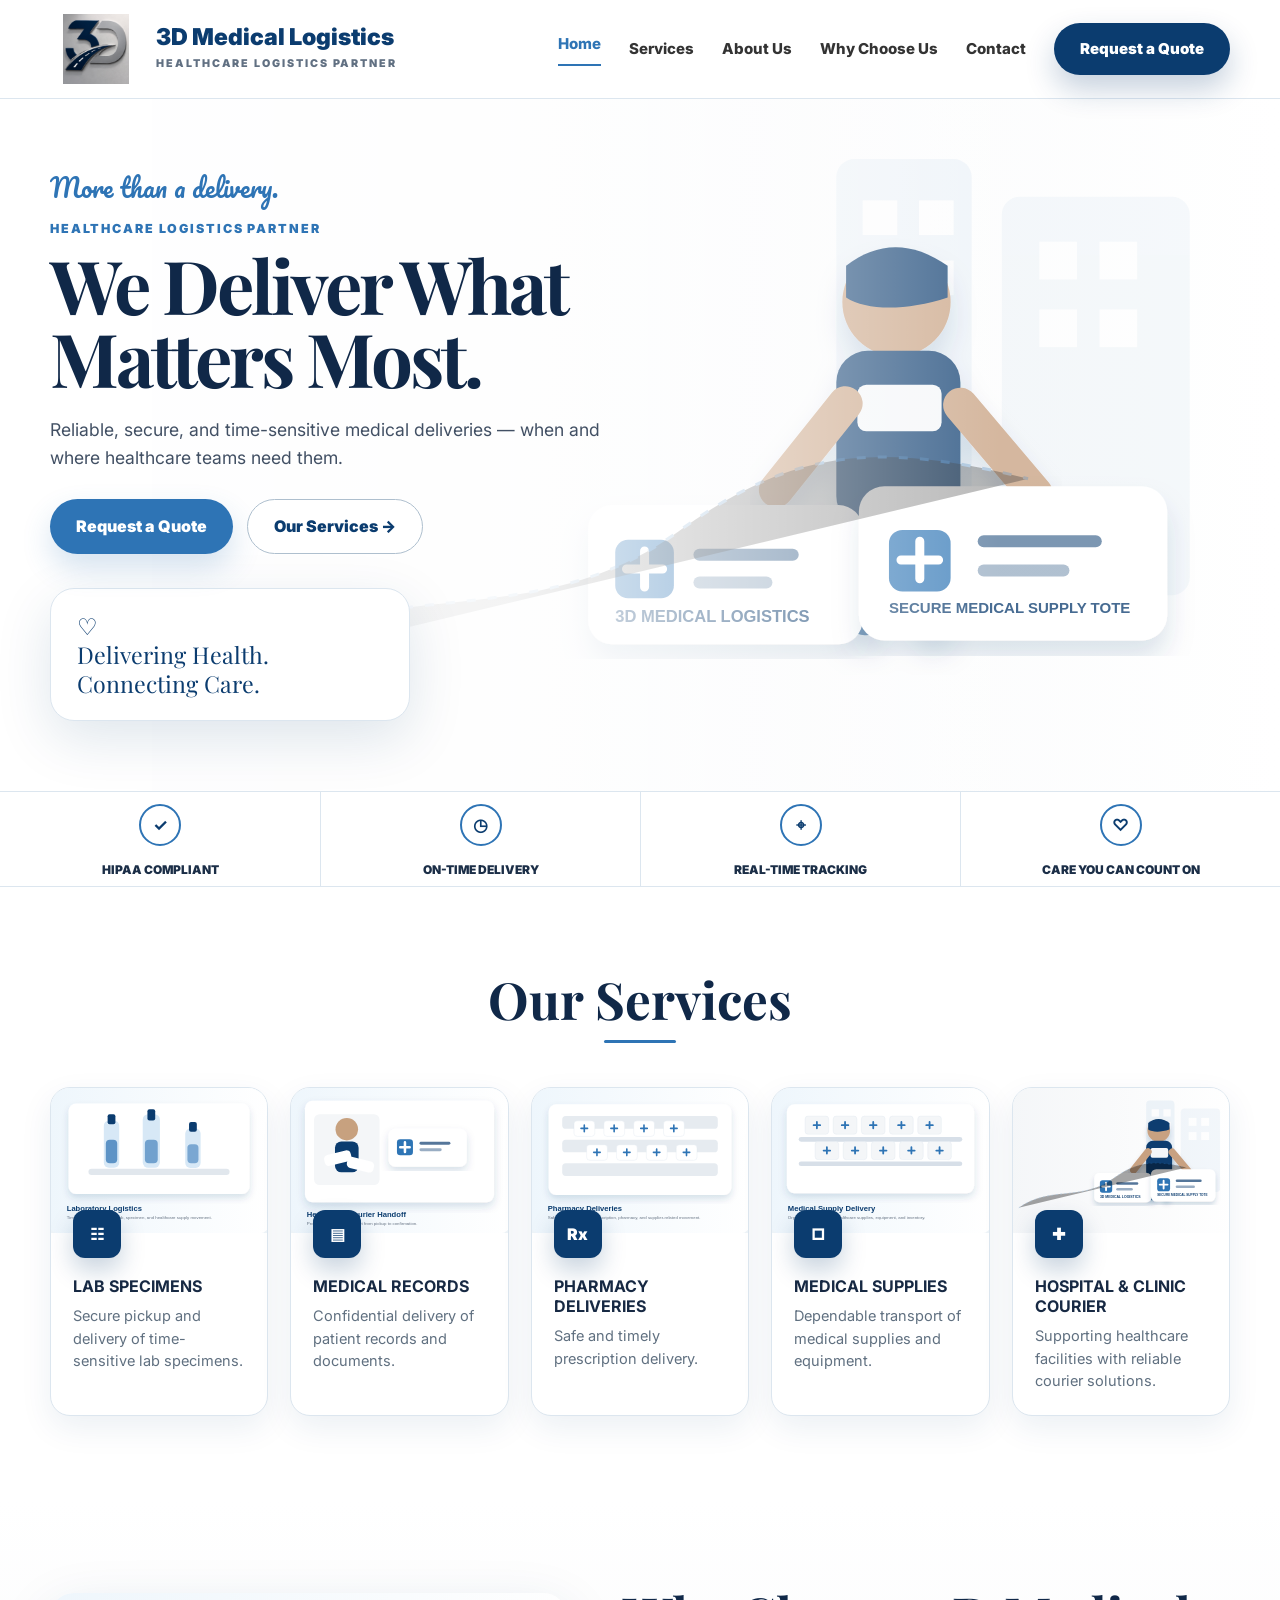
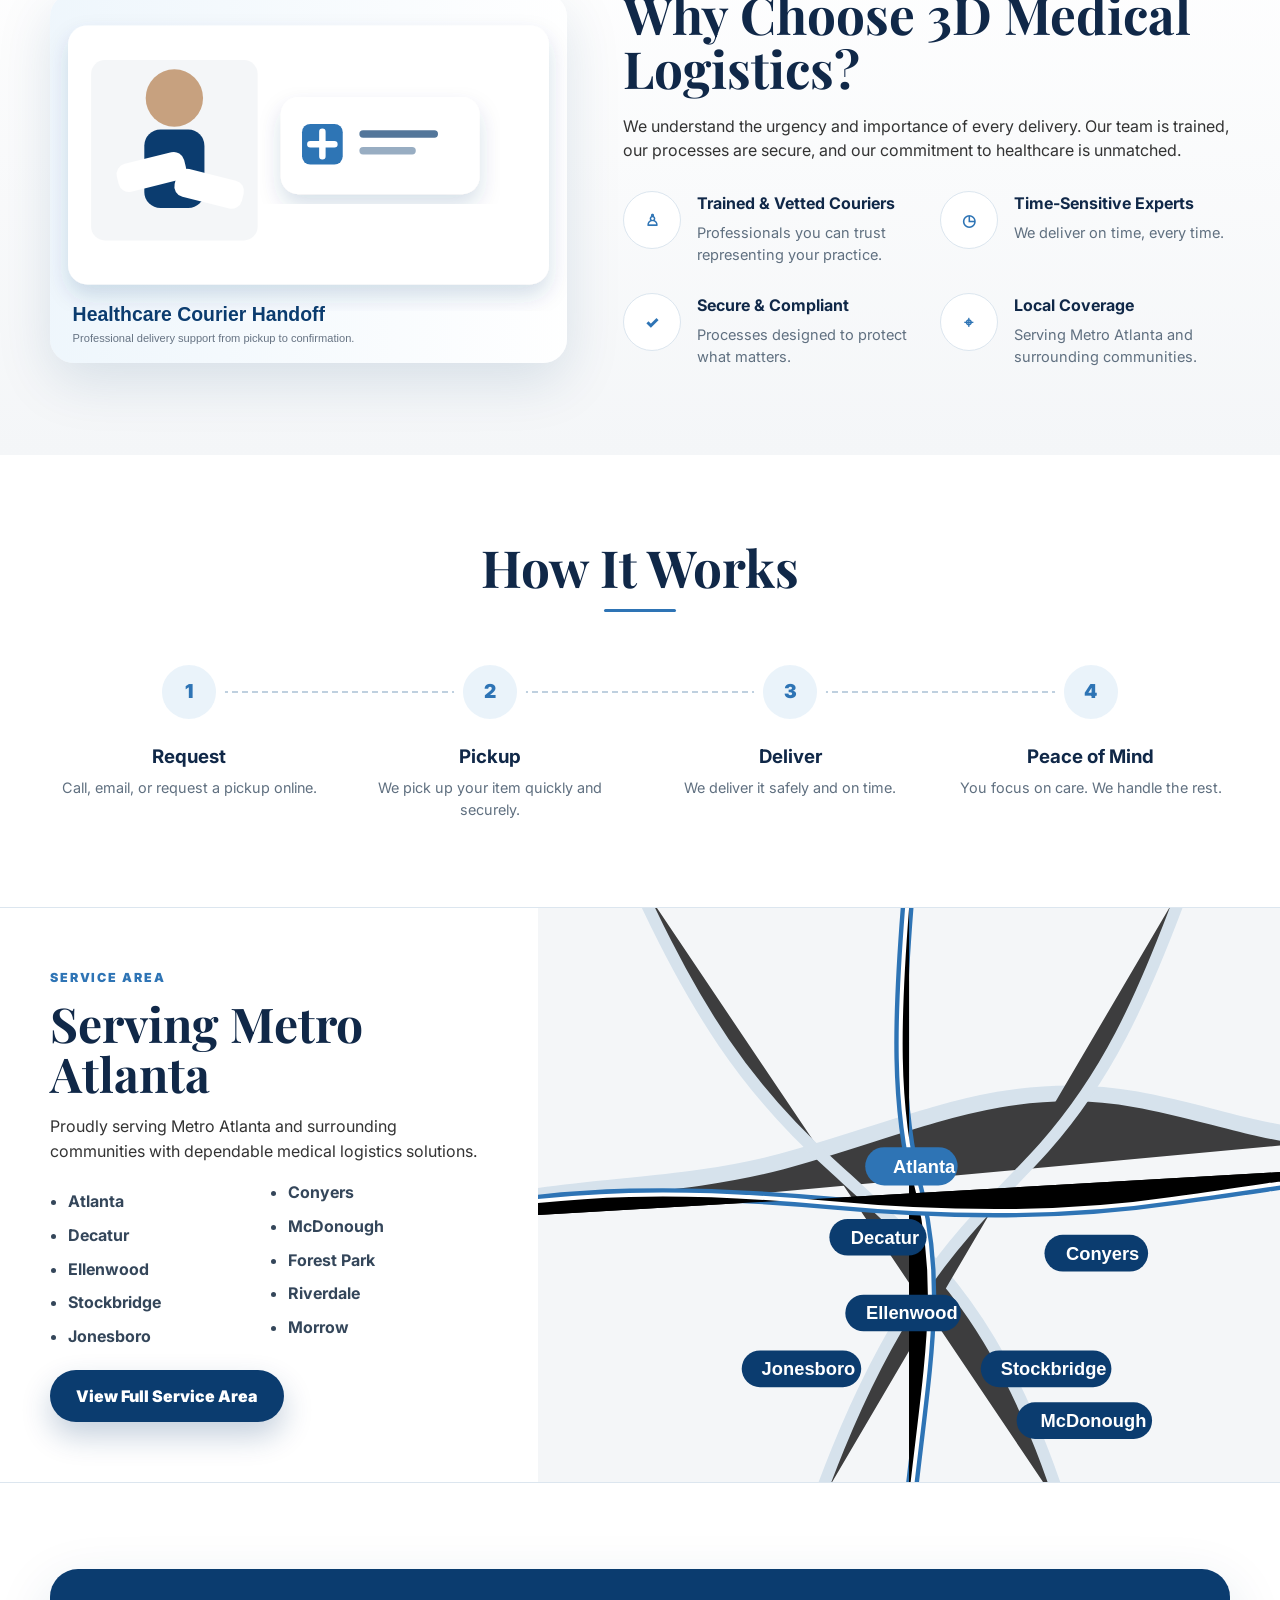
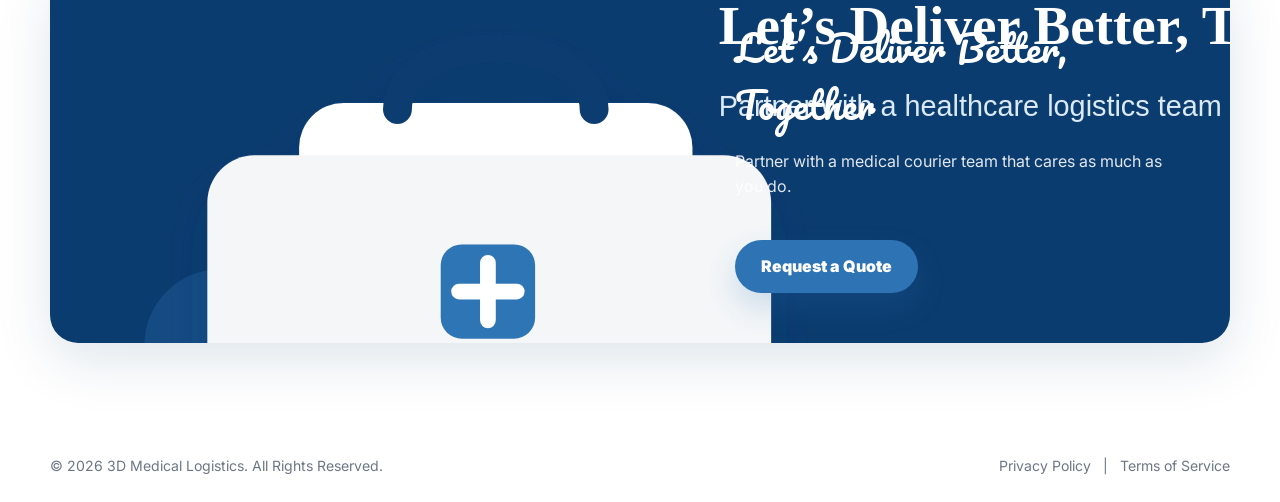
==== commit 5e2d4bd6: "Add files via upload" ====
--- a/3d-medical-logistics-site/index.html
+++ b/3d-medical-logistics-site/index.html
@@ -1,25 +1,15 @@
-<!doctype html><html lang="en"><head><meta charset="utf-8"><meta name="viewport" content="width=device-width, initial-scale=1"><title>3D Medical Logistics | Medical Courier Services</title><meta name="description" content="Professional medical courier and healthcare logistics services for Metro Atlanta."><link rel="stylesheet" href="styles.css"></head><body><header class="header"><div class="container nav">
-<a class="brand" href="index.html"><img src="assets/logo.png" alt="3D Medical Logistics logo"><span class="brand-text"><strong>3D Medical Logistics</strong><span>Healthcare Logistics Partner</span></span></a>
-<button class="menu">Menu</button>
-<nav class="links"><a class="active" href="index.html">Home</a><a href="services.html">Services</a><a href="about.html">About Us</a><a href="why-choose-us.html">Why Choose Us</a><a href="contact.html">Contact</a><a class="btn btn-primary" href="contact.html">Request a Quote</a></nav>
-</div></header>
-<main>
-<section class="hero"><div class="container"><div><div class="script">More than a delivery.</div><span class="kicker">Healthcare Logistics Partner</span><h1>Reliable Deliveries. Better Outcomes.</h1><p>Time-sensitive medical logistics solutions you can count on. Secure. Compliant. On time. Every time.</p><div class="hero-actions"><a class="btn btn-accent" href="contact.html">Request a Quote</a><a class="btn btn-outline" href="services.html">Our Services →</a></div></div><aside class="hero-card"><div class="heart">♡</div><h3>Delivering Health. Connecting Care.</h3></aside></div></section>
-<section class="trust-row"><div class="container trust"><div><span>✓</span>HIPAA Compliant</div><div><span>◷</span>On-Time Delivery</div><div><span>⌖</span>Real-Time Tracking</div><div><span>♡</span>Care You Can Count On</div></div></section>
-<section class="section"><div class="container"><div class="section-title"><h2>Our Services</h2><div class="under"></div></div><div class="services-grid">
-<article class="service-card"><div class="photo"></div><div class="body"><div class="icon">☷</div><h3>Lab Specimens</h3><p>Secure pickup and delivery of time-sensitive lab specimens.</p></div></article>
-<article class="service-card"><div class="photo"></div><div class="body"><div class="icon">▤</div><h3>Medical Records</h3><p>Confidential delivery of patient records and documents.</p></div></article>
-<article class="service-card"><div class="photo"></div><div class="body"><div class="icon">Rx</div><h3>Pharmacy Deliveries</h3><p>Safe and timely prescription delivery.</p></div></article>
-<article class="service-card"><div class="photo"></div><div class="body"><div class="icon">□</div><h3>Medical Supplies</h3><p>Dependable transport of medical supplies and equipment.</p></div></article>
-<article class="service-card"><div class="photo"></div><div class="body"><div class="icon">▥</div><h3>Hospital & Clinic Courier</h3><p>Supporting healthcare facilities with reliable courier solutions.</p></div></article>
+<!doctype html><html lang="en"><head><meta charset="utf-8"><meta name="viewport" content="width=device-width,initial-scale=1"><title>3D Medical Logistics | Medical Courier Services</title><link rel="stylesheet" href="styles.css"></head><body><header class="header"><div class="container nav"><a class="brand" href="index.html"><img src="assets/logo.png" alt="3D Medical Logistics logo"><span><strong>3D Medical Logistics</strong><span>Healthcare Logistics Partner</span></span></a><button class="menu">Menu</button><nav class="links"><a class="active" href="index.html">Home</a><a href="services.html">Services</a><a href="about.html">About Us</a><a href="why-choose-us.html">Why Choose Us</a><a href="contact.html">Contact</a><a class="btn btn-primary" href="contact.html">Request a Quote</a></nav></div></header><main>
+<section class="hero"><div class="container"><div class="hero-content"><div class="script">More than a delivery.</div><span class="eyebrow">Healthcare Logistics Partner</span><h1>We Deliver What Matters Most.</h1><p>Reliable, secure, and time-sensitive medical deliveries — when and where healthcare teams need them.</p><div class="hero-actions"><a class="btn btn-blue" href="contact.html">Request a Quote</a><a class="btn btn-outline" href="services.html">Our Services →</a></div><div class="floating-card">♡<br>Delivering Health.<br>Connecting Care.</div></div></div></section>
+<section class="trust"><div><b>✓</b>HIPAA Compliant</div><div><b>◷</b>On-Time Delivery</div><div><b>⌖</b>Real-Time Tracking</div><div><b>♡</b>Care You Can Count On</div></section>
+<section class="section"><div class="container"><div class="title"><h2>Our Services</h2><div class="rule"></div></div><div class="services">
+<article class="service"><div class="pic"></div><div class="service-body"><div class="mini-icon">☷</div><h3>Lab Specimens</h3><p>Secure pickup and delivery of time-sensitive lab specimens.</p></div></article>
+<article class="service"><div class="pic"></div><div class="service-body"><div class="mini-icon">▤</div><h3>Medical Records</h3><p>Confidential delivery of patient records and documents.</p></div></article>
+<article class="service"><div class="pic"></div><div class="service-body"><div class="mini-icon">Rx</div><h3>Pharmacy Deliveries</h3><p>Safe and timely prescription delivery.</p></div></article>
+<article class="service"><div class="pic"></div><div class="service-body"><div class="mini-icon">□</div><h3>Medical Supplies</h3><p>Dependable transport of medical supplies and equipment.</p></div></article>
+<article class="service"><div class="pic"></div><div class="service-body"><div class="mini-icon">✚</div><h3>Hospital & Clinic Courier</h3><p>Supporting healthcare facilities with reliable courier solutions.</p></div></article>
 </div></div></section>
-<section class="section section-soft"><div class="container why"><div class="why-image"></div><div><div class="section-title left"><h2>Why Choose 3D Medical Logistics?</h2><div class="under"></div></div><p>We understand the urgency and importance of every delivery. Our processes are secure, our communication is professional, and our commitment to healthcare is unmatched.</p><div class="why-grid"><div class="why-item"><div class="round">♙</div><div><h3>Trained & Vetted Couriers</h3><p>Professionals you can trust representing your organization.</p></div></div><div class="why-item"><div class="round">◷</div><div><h3>Time-Sensitive Experts</h3><p>We deliver on time, every time.</p></div></div><div class="why-item"><div class="round">✓</div><div><h3>Secure & Compliant</h3><p>Processes designed to protect what matters.</p></div></div><div class="why-item"><div class="round">⌖</div><div><h3>Local Coverage</h3><p>Serving Metro Atlanta and surrounding communities.</p></div></div></div></div></div></section>
-<section class="section"><div class="container"><div class="section-title"><h2>How It Works</h2><div class="under"></div></div><div class="how"><div class="step"><div class="circle">1</div><h3>Request</h3><p>Call, email, or submit a quote request.</p></div><div class="step"><div class="circle">2</div><h3>Pickup</h3><p>We pick up your item quickly and securely.</p></div><div class="step"><div class="circle">3</div><h3>Deliver</h3><p>We deliver safely and on time.</p></div><div class="step"><div class="circle">4</div><h3>Peace of Mind</h3><p>You focus on care. We handle the rest.</p></div></div></div></section>
-<section class="map-wrap"><div class="map-info"><span class="eyebrow">Service Area</span><h2>Serving Metro Atlanta</h2><p>Proudly serving Metro Atlanta and surrounding communities with dependable medical logistics solutions.</p><ul class="areas"><li>Atlanta</li><li>Decatur</li><li>Ellenwood</li><li>Stockbridge</li><li>Jonesboro</li><li>Conyers</li><li>McDonough</li><li>Forest Park</li><li>Riverdale</li><li>Morrow</li></ul><a class="btn btn-primary" href="service-area.html">View Full Service Area</a></div><div class="map-img"></div></section>
-<section class="section"><div class="container"><div class="cta"><div><h2>Ready for a Logistics Partner You Can Trust?</h2><p>Let 3D Medical Logistics handle the delivery, so you can focus on what matters most.</p></div><a class="btn btn-accent" href="contact.html">Request a Quote</a></div></div></section>
-</main><footer class="footer"><div class="container"><div class="footer-grid">
-<div><div class="footer-logo"><img src="assets/logo.png" alt="3D Medical Logistics logo"><strong>3D Medical Logistics</strong></div><p>Delivering peace of mind through secure, reliable, and professional healthcare logistics solutions.</p></div>
-<div><h4>Quick Links</h4><a href="index.html">Home</a><a href="services.html">Services</a><a href="about.html">About Us</a><a href="why-choose-us.html">Why Choose Us</a><a href="contact.html">Contact</a></div>
-<div><h4>Services</h4><a href="services.html">Lab Specimens</a><a href="services.html">Medical Records</a><a href="services.html">Pharmacy Deliveries</a><a href="services.html">Medical Supplies</a><a href="services.html">Hospital & Clinic Courier</a></div>
-<div><h4>Contact Us</h4><a href="contact.html">(123) 456-7890</a><a href="contact.html">hello@3dmedicallogistics.com</a><a href="contact.html">Decatur, GA 30034</a><a href="contact.html">Mon–Fri: 8:00 AM–6:00 PM</a></div>
-</div><div class="footer-bottom"><span>© <span data-year></span> 3D Medical Logistics. All Rights Reserved.</span><span>Privacy Policy&nbsp;&nbsp; | &nbsp;&nbsp;Terms of Service</span></div></div></footer><script src="script.js"></script></body></html>+<section class="section soft"><div class="container why"><div class="why-art"></div><div><h2>Why Choose 3D Medical Logistics?</h2><p>We understand the urgency and importance of every delivery. Our team is trained, our processes are secure, and our commitment to healthcare is unmatched.</p><div class="why-grid"><div class="why-item"><div class="circle">♙</div><div><h3>Trained & Vetted Couriers</h3><p>Professionals you can trust representing your practice.</p></div></div><div class="why-item"><div class="circle">◷</div><div><h3>Time-Sensitive Experts</h3><p>We deliver on time, every time.</p></div></div><div class="why-item"><div class="circle">✓</div><div><h3>Secure & Compliant</h3><p>Processes designed to protect what matters.</p></div></div><div class="why-item"><div class="circle">⌖</div><div><h3>Local Coverage</h3><p>Serving Metro Atlanta and surrounding communities.</p></div></div></div></div></div></section>
+<section class="section"><div class="container"><div class="title"><h2>How It Works</h2><div class="rule"></div></div><div class="how"><div class="step"><div class="circle">1</div><h3>Request</h3><p>Call, email, or request a pickup online.</p></div><div class="step"><div class="circle">2</div><h3>Pickup</h3><p>We pick up your item quickly and securely.</p></div><div class="step"><div class="circle">3</div><h3>Deliver</h3><p>We deliver it safely and on time.</p></div><div class="step"><div class="circle">4</div><h3>Peace of Mind</h3><p>You focus on care. We handle the rest.</p></div></div></div></section>
+<section class="map-block"><div class="map-info"><span class="eyebrow">Service Area</span><h2>Serving Metro Atlanta</h2><p>Proudly serving Metro Atlanta and surrounding communities with dependable medical logistics solutions.</p><ul class="areas"><li>Atlanta</li><li>Decatur</li><li>Ellenwood</li><li>Stockbridge</li><li>Jonesboro</li><li>Conyers</li><li>McDonough</li><li>Forest Park</li><li>Riverdale</li><li>Morrow</li></ul><a class="btn btn-primary" href="service-area.html">View Full Service Area</a></div><div class="map-img"></div></section>
+<section class="section"><div class="container"><div class="cta"><div></div><div><h2>Let’s Deliver Better, Together</h2><p>Partner with a medical courier team that cares as much as you do.</p><br><a class="btn btn-blue" href="contact.html">Request a Quote</a></div></div></div></section>
+</main><footer class="footer"><div class="container"><span>© <span data-year></span> 3D Medical Logistics. All Rights Reserved.</span><span>Privacy Policy &nbsp; | &nbsp; Terms of Service</span></div></footer><script src="script.js"></script></body></html>
--- a/3d-medical-logistics-site/styles.css
+++ b/3d-medical-logistics-site/styles.css
@@ -1,18 +1,16 @@
-@import url('https://fonts.googleapis.com/css2?family=Inter:wght@400;500;600;700;800;900&family=Playfair+Display:wght@700;800;900&display=swap');
-:root{--primary:#0B3C6F;--accent:#2E74B5;--light:#F4F6F8;--text:#333333;--white:#fff;--muted:#657080;--line:#DDE6EF;--shadow:0 18px 55px rgba(11,60,111,.13);--heavy:0 30px 90px rgba(11,60,111,.23)}
-*{box-sizing:border-box}html{scroll-behavior:smooth}body{margin:0;font-family:Inter,Arial,sans-serif;color:var(--text);background:white;line-height:1.58}a{color:inherit;text-decoration:none}img{max-width:100%;display:block}.container{width:min(1180px,calc(100% - 42px));margin:0 auto}
-.header{position:sticky;top:0;z-index:20;background:rgba(255,255,255,.98);backdrop-filter:blur(16px);border-bottom:1px solid var(--line)}.nav{height:92px;display:flex;align-items:center;justify-content:space-between;gap:26px}.brand{display:flex;align-items:center;gap:14px}.brand img{width:86px;height:68px;object-fit:contain}.brand-text strong{display:block;color:var(--primary);font-size:1.5rem;line-height:.95;font-weight:900;letter-spacing:-.04em}.brand-text span{display:block;color:#506070;font-weight:900;letter-spacing:.22em;font-size:.68rem;text-transform:uppercase;margin-top:8px}.links{display:flex;align-items:center;gap:22px}.links a{font-weight:800;font-size:.94rem;color:#17243A}.links a.active{color:var(--accent)}.menu{display:none;background:var(--primary);color:white;border:0;border-radius:12px;padding:10px 14px;font-weight:900}
-.btn{display:inline-flex;align-items:center;justify-content:center;gap:10px;border-radius:999px;padding:14px 25px;font-weight:900;border:0;cursor:pointer;transition:.2s ease}.btn:hover{transform:translateY(-2px)}.btn-primary{background:var(--primary);color:white;box-shadow:0 15px 35px rgba(11,60,111,.25)}.btn-accent{background:var(--accent);color:white;box-shadow:0 15px 35px rgba(46,116,181,.22)}.btn-outline{background:white;color:var(--primary);border:1px solid #AFC2D5}.btn-light{background:white;color:var(--primary)}
-.hero{background:linear-gradient(90deg,rgba(5,24,48,.98) 0%,rgba(11,60,111,.92) 45%,rgba(11,60,111,.16) 100%),url('assets/hero-courier-healthcare.svg') center/cover no-repeat;color:white}.hero .container{min-height:640px;display:grid;grid-template-columns:1fr .7fr;align-items:center;padding:82px 0;gap:40px}.kicker{display:block;text-transform:uppercase;letter-spacing:.15em;font-size:.82rem;color:#CBE6FB;font-weight:900;margin-bottom:18px}.script{font-family:'Playfair Display',serif;color:#86C8F5;font-size:1.2rem;margin-bottom:10px}h1{font-size:clamp(3rem,6vw,5.7rem);line-height:.98;letter-spacing:-.065em;margin:0 0 22px;color:white}.hero p{max-width:630px;font-size:1.08rem;color:rgba(255,255,255,.9);margin:0 0 30px}.hero-card{background:rgba(255,255,255,.92);color:var(--primary);border-radius:26px;padding:28px;box-shadow:var(--heavy);max-width:300px;justify-self:end}.hero-card h3{font-family:'Playfair Display',serif;font-size:1.7rem;line-height:1.2;margin:0 0 16px}.hero-card .heart{font-size:2rem;color:var(--accent)}
-.trust-row{border-bottom:1px solid var(--line);background:white}.trust{display:grid;grid-template-columns:repeat(4,1fr);gap:0}.trust div{display:flex;align-items:center;gap:14px;justify-content:center;min-height:86px;border-left:1px solid var(--line);font-weight:900;text-transform:uppercase;font-size:.78rem;color:#17243A}.trust div:first-child{border-left:0}.trust span{width:42px;height:42px;border-radius:50%;border:2px solid var(--accent);display:grid;place-items:center;color:var(--primary);font-size:1.2rem}
-.section{padding:86px 0}.section-soft{background:linear-gradient(180deg,#fff,#F4F6F8)}.section-blue{background:var(--primary);color:white}.section-title{text-align:center;margin-bottom:42px}.section-title.left{text-align:left}.eyebrow{display:block;color:var(--accent);font-size:.78rem;font-weight:900;letter-spacing:.16em;text-transform:uppercase;margin-bottom:10px}h2{font-family:'Playfair Display',serif;font-size:clamp(2.2rem,4vw,3.7rem);line-height:1.08;color:#122747;margin:0}.section-blue h2{color:white}.under{width:70px;height:3px;background:var(--accent);border-radius:99px;margin:14px auto 0}.left .under{margin-left:0}
-.services-grid{display:grid;grid-template-columns:repeat(5,1fr);gap:20px}.service-card{background:white;border:1px solid var(--line);border-radius:18px;overflow:hidden;box-shadow:0 10px 32px rgba(11,60,111,.08);transition:.22s ease}.service-card:hover{transform:translateY(-6px);box-shadow:var(--shadow)}.service-card .photo{height:150px;background:#E9F1F7 center/cover no-repeat}.service-card:nth-child(1) .photo{background-image:url('assets/lab-logistics.svg')}.service-card:nth-child(2) .photo{background-image:url('assets/healthcare-handoff.svg')}.service-card:nth-child(3) .photo{background-image:url('assets/pharmacy-deliveries.svg')}.service-card:nth-child(4) .photo{background-image:url('assets/medical-supply-delivery.svg')}.service-card:nth-child(5) .photo{background-image:url('assets/healthcare-handoff.svg')}.service-card .body{padding:22px}.icon{width:46px;height:46px;border-radius:11px;background:var(--primary);color:white;display:grid;place-items:center;font-weight:900;margin:-45px 0 18px;position:relative;box-shadow:0 10px 25px rgba(11,60,111,.2)}.service-card h3{font-size:1rem;text-transform:uppercase;color:#17243A;letter-spacing:.02em;margin:0 0 10px}.service-card p{color:var(--muted);font-size:.91rem;margin:0}
-.why{display:grid;grid-template-columns:.85fr 1fr;gap:54px;align-items:center}.why-image{min-height:380px;background:url('assets/healthcare-handoff.svg') center/cover no-repeat;border-radius:22px;box-shadow:var(--shadow)}.why-grid{display:grid;grid-template-columns:1fr 1fr;gap:24px;margin-top:26px}.why-item{display:grid;grid-template-columns:58px 1fr;gap:15px;align-items:start}.why-item .round{width:58px;height:58px;border-radius:50%;border:1px solid var(--line);display:grid;place-items:center;color:var(--primary);font-size:1.3rem;background:#fff}.why-item h3{margin:0 0 6px;color:#122747;font-size:1rem}.why-item p{margin:0;color:var(--muted);font-size:.92rem}
-.how{display:grid;grid-template-columns:repeat(4,1fr);gap:22px;position:relative}.how:before{content:"";position:absolute;top:34px;left:12%;right:12%;border-top:2px dashed #AFC2D5;z-index:0}.step{position:relative;z-index:1;text-align:center}.step .circle{margin:0 auto 16px;width:70px;height:70px;border-radius:50%;background:#E7F2FB;color:var(--primary);display:grid;place-items:center;font-size:1.45rem;font-weight:900;border:9px solid white}.step h3{margin:0;color:#122747}.step p{font-size:.9rem;color:var(--muted);margin:6px 0 0}
-.map-wrap{display:grid;grid-template-columns:.42fr .58fr;align-items:stretch;background:#fff;border-top:1px solid var(--line);border-bottom:1px solid var(--line)}.map-info{padding:58px calc((100vw - 1180px)/2) 58px max(24px,calc((100vw - 1180px)/2));background:white}.map-info h2{font-size:2.3rem}.areas{columns:2;list-style:none;padding:0;margin:24px 0}.areas li{break-inside:avoid;margin:8px 0;color:#23344B;font-weight:700}.areas li:before{content:"●";color:var(--accent);font-size:.7rem;margin-right:8px}.map-img{min-height:480px;background:url('assets/metro-map.svg') center/cover no-repeat}
-.cta{margin:0 auto;background:linear-gradient(90deg,rgba(11,60,111,.98),rgba(11,60,111,.82)),url('assets/healthcare-handoff.svg') right center/contain no-repeat;border-radius:28px;color:white;padding:48px 54px;display:grid;grid-template-columns:1fr auto;align-items:center;gap:28px;box-shadow:var(--heavy)}.cta h2{color:white;font-size:2.2rem}.cta p{color:rgba(255,255,255,.86);margin:12px 0 0}
-.form-card{background:white;border:1px solid var(--line);border-radius:24px;padding:32px;box-shadow:var(--shadow)}.form-grid{display:grid;grid-template-columns:1fr 1fr;gap:16px}label{display:block;font-weight:900;color:var(--primary);font-size:.86rem;margin-bottom:7px}input,select,textarea{width:100%;border:1px solid #D8E0EA;border-radius:14px;padding:14px 15px;font:inherit;color:var(--text);background:#FBFCFD}textarea{min-height:135px;resize:vertical}.full{grid-column:1/-1}
-.footer{background:#061D36;color:rgba(255,255,255,.78);padding:58px 0 26px}.footer-grid{display:grid;grid-template-columns:1.25fr repeat(3,1fr);gap:34px}.footer-logo{display:flex;align-items:center;gap:14px;margin-bottom:16px}.footer-logo img{width:82px;height:62px;object-fit:contain;background:#fff;border-radius:12px}.footer h4,.footer strong{color:white}.footer a{display:block;color:rgba(255,255,255,.78);margin:8px 0}.footer-bottom{border-top:1px solid rgba(255,255,255,.14);margin-top:34px;padding-top:22px;display:flex;justify-content:space-between;gap:20px;flex-wrap:wrap}
-.page-hero{background:linear-gradient(90deg,rgba(5,24,48,.98),rgba(11,60,111,.91)),url('assets/hero-courier-healthcare.svg') center/cover;color:white}.page-hero .container{padding:90px 0}.page-hero h1{font-size:clamp(3rem,5vw,5rem)}.page-hero p{max-width:760px;color:rgba(255,255,255,.88)}.content-grid{display:grid;grid-template-columns:repeat(2,1fr);gap:24px}.content-card{background:white;border:1px solid var(--line);border-radius:20px;padding:30px;box-shadow:0 10px 32px rgba(11,60,111,.07)}.content-card h3{color:var(--primary);margin:0 0 10px}.content-card p{color:var(--muted);margin:0}
-@media(max-width:1000px){.menu{display:block}.links{display:none;position:absolute;top:92px;left:20px;right:20px;background:white;border:1px solid var(--line);box-shadow:var(--shadow);border-radius:20px;padding:16px;flex-direction:column;align-items:stretch}.links.open{display:flex}.hero .container,.why,.map-wrap,.cta{grid-template-columns:1fr}.hero-card{justify-self:start}.services-grid{grid-template-columns:repeat(2,1fr)}.trust{grid-template-columns:repeat(2,1fr)}.footer-grid{grid-template-columns:1fr 1fr}.map-info{padding:50px 24px}}
-@media(max-width:650px){.container{width:min(100% - 28px,1180px)}.nav{height:84px}.brand img{width:64px;height:52px}.brand-text strong{font-size:1.1rem}.brand-text span{font-size:.55rem}.hero .container{min-height:auto;padding:62px 0}h1{font-size:3.1rem}.services-grid,.why-grid,.how,.content-grid,.form-grid,.footer-grid,.trust{grid-template-columns:1fr}.how:before{display:none}.section{padding:64px 0}.cta{padding:34px 24px}}
+@import url('https://fonts.googleapis.com/css2?family=Inter:wght@400;500;600;700;800;900&family=Playfair+Display:wght@700;800;900&family=Pacifico&display=swap');
+:root{--navy:#0B3C6F;--blue:#2E74B5;--light:#F4F6F8;--text:#333333;--white:#fff;--muted:#607080;--line:#DCE6EF;--shadow:0 18px 55px rgba(11,60,111,.13)}
+*{box-sizing:border-box}body{margin:0;font-family:Inter,sans-serif;color:var(--text);background:white;line-height:1.55}a{text-decoration:none;color:inherit}img{display:block;max-width:100%}.container{width:min(1180px,calc(100% - 44px));margin:auto}
+.header{background:rgba(255,255,255,.98);position:sticky;top:0;z-index:50;border-bottom:1px solid var(--line);backdrop-filter:blur(15px)}.nav{height:98px;display:flex;align-items:center;justify-content:space-between;gap:22px}.brand{display:flex;align-items:center;gap:14px}.brand img{width:92px;height:70px;object-fit:contain}.brand strong{display:block;color:var(--navy);font-size:1.45rem;font-weight:900;line-height:1}.brand span span{display:block;text-transform:uppercase;letter-spacing:.18em;color:#617082;font-size:.67rem;font-weight:900;margin-top:7px}.links{display:flex;align-items:center;gap:28px;font-weight:800;font-size:.94rem}.links a.active{color:var(--blue);border-bottom:2px solid var(--blue);padding-bottom:8px}.menu{display:none;border:0;background:var(--navy);color:white;border-radius:12px;padding:10px 14px;font-weight:900}
+.btn{display:inline-flex;align-items:center;justify-content:center;border-radius:999px;padding:14px 26px;font-weight:900;transition:.2s;border:0}.btn:hover{transform:translateY(-2px)}.btn-primary{background:var(--navy);color:white;box-shadow:0 14px 30px rgba(11,60,111,.24)}.btn-blue{background:var(--blue);color:white;box-shadow:0 14px 30px rgba(46,116,181,.2)}.btn-outline{background:white;color:var(--navy);border:1px solid #AEBFCE}
+.hero{background:linear-gradient(90deg,rgba(255,255,255,.96) 0%,rgba(255,255,255,.88) 40%,rgba(255,255,255,.24) 78%),url('assets/hero-courier.svg') right center/contain no-repeat;min-height:650px;display:flex;align-items:center;border-bottom:1px solid var(--line)}.hero-content{width:min(680px,100%);padding:70px 0}.script{font-family:Pacifico,cursive;color:var(--blue);font-size:1.55rem;margin-bottom:12px}.eyebrow{display:block;color:var(--blue);font-size:.78rem;font-weight:900;text-transform:uppercase;letter-spacing:.15em;margin-bottom:10px}h1{font-family:'Playfair Display',serif;color:#102848;font-size:clamp(3.2rem,5.8vw,5.9rem);line-height:.98;letter-spacing:-.04em;margin:0 0 22px}.hero p{font-size:1.1rem;color:#425064;max-width:560px;margin:0 0 28px}.hero-actions{display:flex;gap:14px;flex-wrap:wrap}.floating-card{margin-top:34px;background:white;border:1px solid var(--line);border-radius:24px;padding:22px 26px;box-shadow:var(--shadow);max-width:360px;color:var(--navy);font-family:'Playfair Display',serif;font-size:1.45rem;line-height:1.25}
+.trust{display:grid;grid-template-columns:repeat(4,1fr);border-bottom:1px solid var(--line)}.trust div{min-height:94px;display:grid;place-items:center;text-align:center;border-left:1px solid var(--line);font-weight:900;text-transform:uppercase;font-size:.75rem;color:#1B2E47}.trust div:first-child{border-left:0}.trust b{display:block;margin:auto auto 8px;width:42px;height:42px;border-radius:50%;border:2px solid var(--blue);display:grid;place-items:center;color:var(--navy);font-size:1.05rem}
+.section{padding:86px 0}.soft{background:linear-gradient(180deg,#fff,#F4F6F8)}.title{text-align:center;margin-bottom:44px}.title h2{font-family:'Playfair Display',serif;font-size:clamp(2.3rem,4vw,3.7rem);line-height:1.05;color:#102848;margin:0}.rule{width:72px;height:3px;background:var(--blue);border-radius:99px;margin:14px auto 0}.services{display:grid;grid-template-columns:repeat(5,1fr);gap:22px}.service{background:white;border:1px solid var(--line);border-radius:20px;box-shadow:0 12px 32px rgba(11,60,111,.08);overflow:hidden;transition:.2s}.service:hover{transform:translateY(-6px);box-shadow:var(--shadow)}.service .pic{height:145px;background:#EEF4F8 center/cover no-repeat}.service:nth-child(1) .pic{background-image:url('assets/lab-logistics.svg')}.service:nth-child(2) .pic{background-image:url('assets/healthcare-handoff.svg')}.service:nth-child(3) .pic{background-image:url('assets/pharmacy-deliveries.svg')}.service:nth-child(4) .pic{background-image:url('assets/medical-supply-delivery.svg')}.service:nth-child(5) .pic{background-image:url('assets/hero-courier.svg')}.service-body{padding:22px}.mini-icon{width:48px;height:48px;background:var(--navy);color:white;border-radius:12px;display:grid;place-items:center;font-weight:900;margin:-45px 0 18px;position:relative;box-shadow:0 12px 24px rgba(11,60,111,.22)}.service h3{margin:0 0 9px;font-size:1rem;line-height:1.25;text-transform:uppercase;color:#172943}.service p{margin:0;color:var(--muted);font-size:.91rem}
+.why{display:grid;grid-template-columns:.92fr 1.08fr;gap:56px;align-items:center}.why-art{background:url('assets/healthcare-handoff.svg') center/cover no-repeat;border-radius:24px;min-height:370px;box-shadow:var(--shadow)}.why h2{font-family:'Playfair Display',serif;font-size:clamp(2.2rem,4vw,3.5rem);line-height:1.05;color:#102848;margin:0 0 18px}.why-grid{display:grid;grid-template-columns:1fr 1fr;gap:26px;margin-top:28px}.why-item{display:grid;grid-template-columns:58px 1fr;gap:16px}.circle{width:58px;height:58px;border-radius:50%;border:1px solid var(--line);display:grid;place-items:center;color:var(--blue);font-weight:900;background:white}.why-item h3{margin:0 0 6px;color:#102848;font-size:1rem}.why-item p{margin:0;color:var(--muted);font-size:.91rem}
+.how{display:grid;grid-template-columns:repeat(4,1fr);gap:22px;position:relative}.how:before{content:"";position:absolute;left:12%;right:12%;top:35px;border-top:2px dashed #BFD0DF}.step{position:relative;text-align:center;z-index:1}.step .circle{margin:0 auto 14px;width:72px;height:72px;background:#EAF3FA;border:9px solid white;font-size:1.2rem}.step h3{margin:0;color:#102848}.step p{margin:6px 0 0;color:var(--muted);font-size:.9rem}
+.map-block{display:grid;grid-template-columns:.42fr .58fr;border-top:1px solid var(--line);border-bottom:1px solid var(--line);background:white}.map-info{padding:60px 46px 60px max(46px,calc((100vw - 1180px)/2))}.map-info h2{font-family:'Playfair Display',serif;color:#102848;font-size:3rem;line-height:1.05;margin:0 0 16px}.areas{columns:2;padding-left:18px;color:#34465A;font-weight:700}.areas li{margin:9px 0}.map-img{min-height:520px;background:url('assets/metro-map.svg') center/cover no-repeat}
+.cta{background:url('assets/medical-bag.svg') left center/cover no-repeat;border-radius:28px;min-height:240px;display:grid;grid-template-columns:1fr .7fr;align-items:center;padding:50px;box-shadow:var(--shadow);color:white}.cta h2{font-family:Pacifico,cursive;color:white;font-size:2.3rem;font-weight:400;margin:0 0 10px}.cta p{color:rgba(255,255,255,.88);max-width:520px}
+.footer{padding:26px 0;color:#6C7786;font-size:.88rem}.footer .container{display:flex;justify-content:space-between;gap:16px;flex-wrap:wrap}
+.page-hero{padding:82px 0 58px;background:linear-gradient(180deg,#fff,#F4F6F8);border-bottom:1px solid var(--line);text-align:center}.page-hero h1{font-size:3.8rem}.content-grid{display:grid;grid-template-columns:repeat(2,1fr);gap:22px}.content-card{background:white;border:1px solid var(--line);border-radius:18px;padding:28px;box-shadow:0 10px 30px rgba(11,60,111,.06)}.form-card{background:white;border:1px solid var(--line);border-radius:24px;padding:32px;box-shadow:var(--shadow)}.form-grid{display:grid;grid-template-columns:1fr 1fr;gap:16px}label{display:block;font-weight:900;color:var(--navy);font-size:.85rem;margin-bottom:7px}input,select,textarea{width:100%;border:1px solid #D6E0EA;border-radius:14px;padding:14px;font:inherit}textarea{min-height:130px}.full{grid-column:1/-1}
+@media(max-width:1000px){.menu{display:block}.links{display:none;position:absolute;top:98px;left:22px;right:22px;background:white;border:1px solid var(--line);border-radius:18px;padding:18px;box-shadow:var(--shadow);flex-direction:column;align-items:stretch}.links.open{display:flex}.hero{background:linear-gradient(90deg,rgba(255,255,255,.96),rgba(255,255,255,.78)),url('assets/hero-courier.svg') right bottom/90% no-repeat}.services{grid-template-columns:repeat(2,1fr)}.why,.map-block,.cta{grid-template-columns:1fr}.trust,.how{grid-template-columns:repeat(2,1fr)}.map-info{padding:50px 24px}}
+@media(max-width:650px){.container{width:min(100% - 28px,1180px)}.brand img{width:66px;height:52px}.brand strong{font-size:1.08rem}.brand span span{font-size:.55rem}.hero-content{padding:52px 0 320px}.services,.trust,.why-grid,.how,.content-grid,.form-grid{grid-template-columns:1fr}.how:before{display:none}.section{padding:64px 0}.page-hero h1{font-size:2.6rem}}
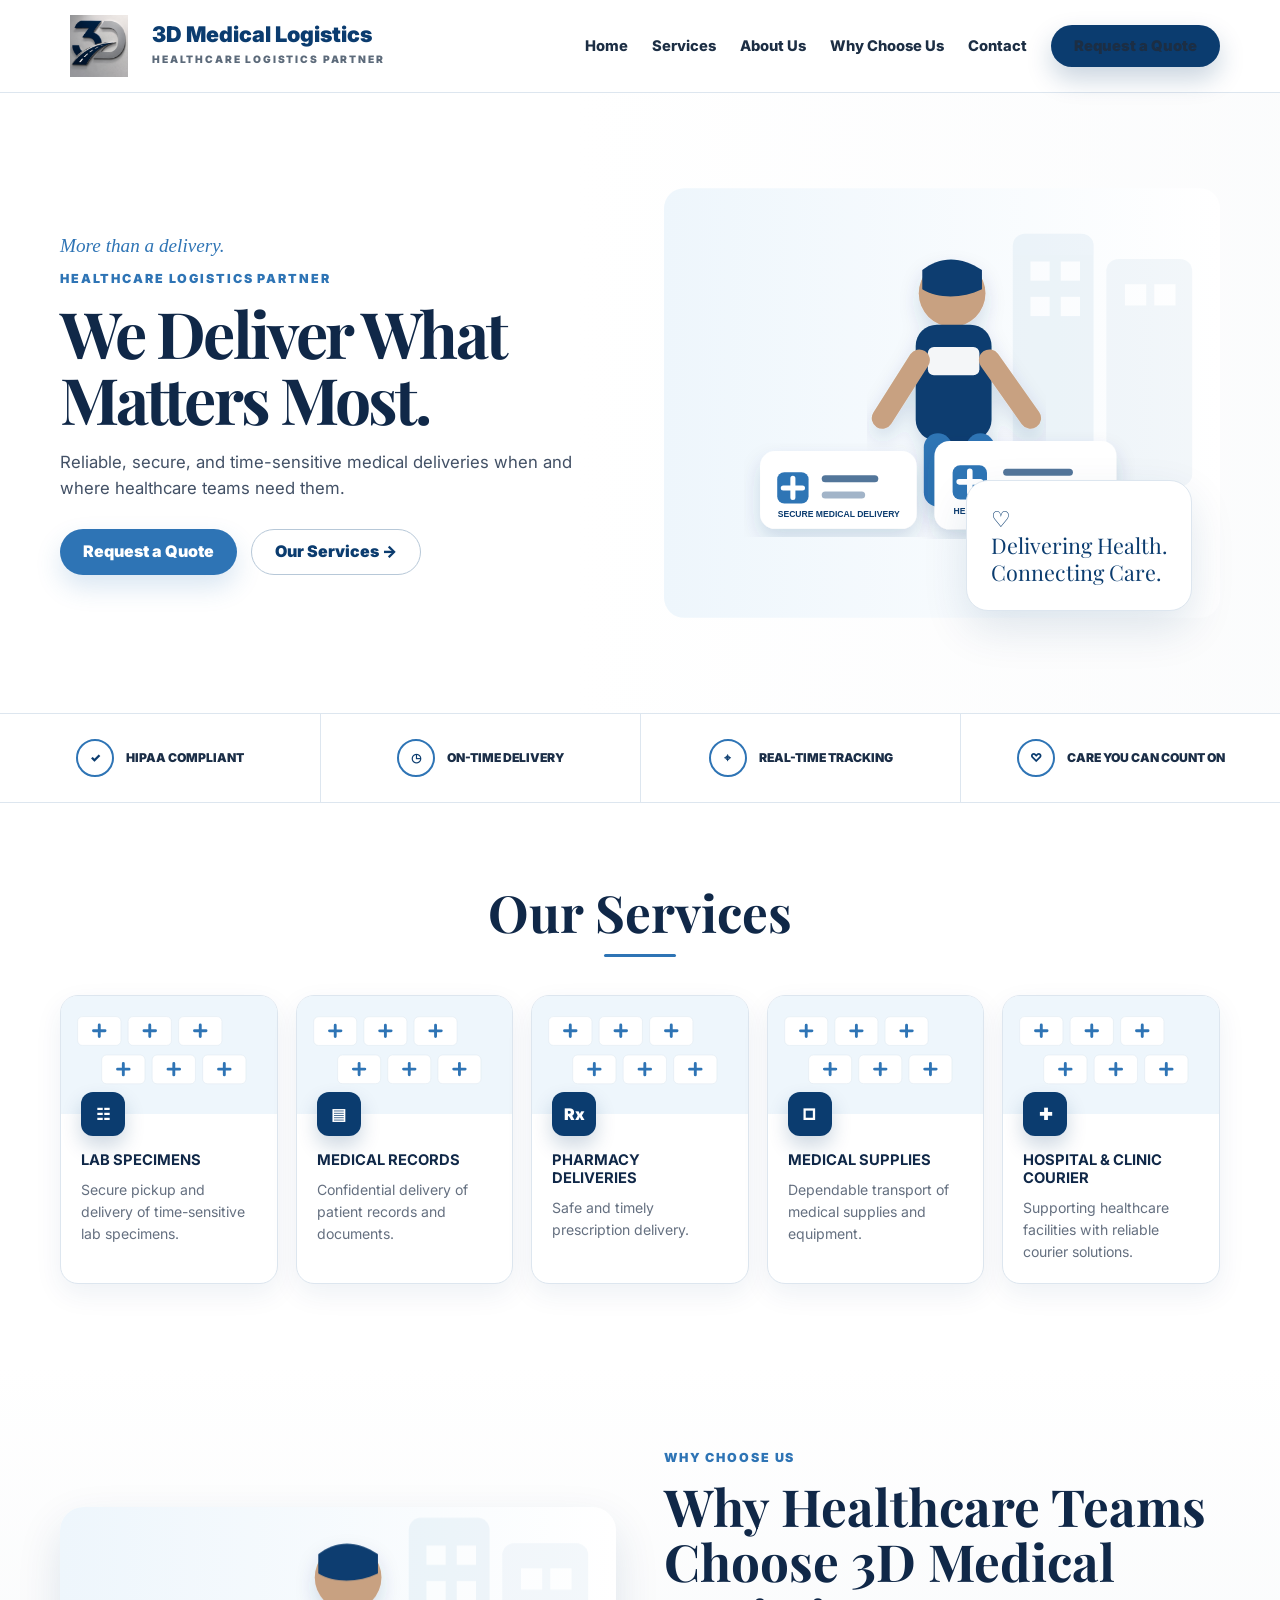
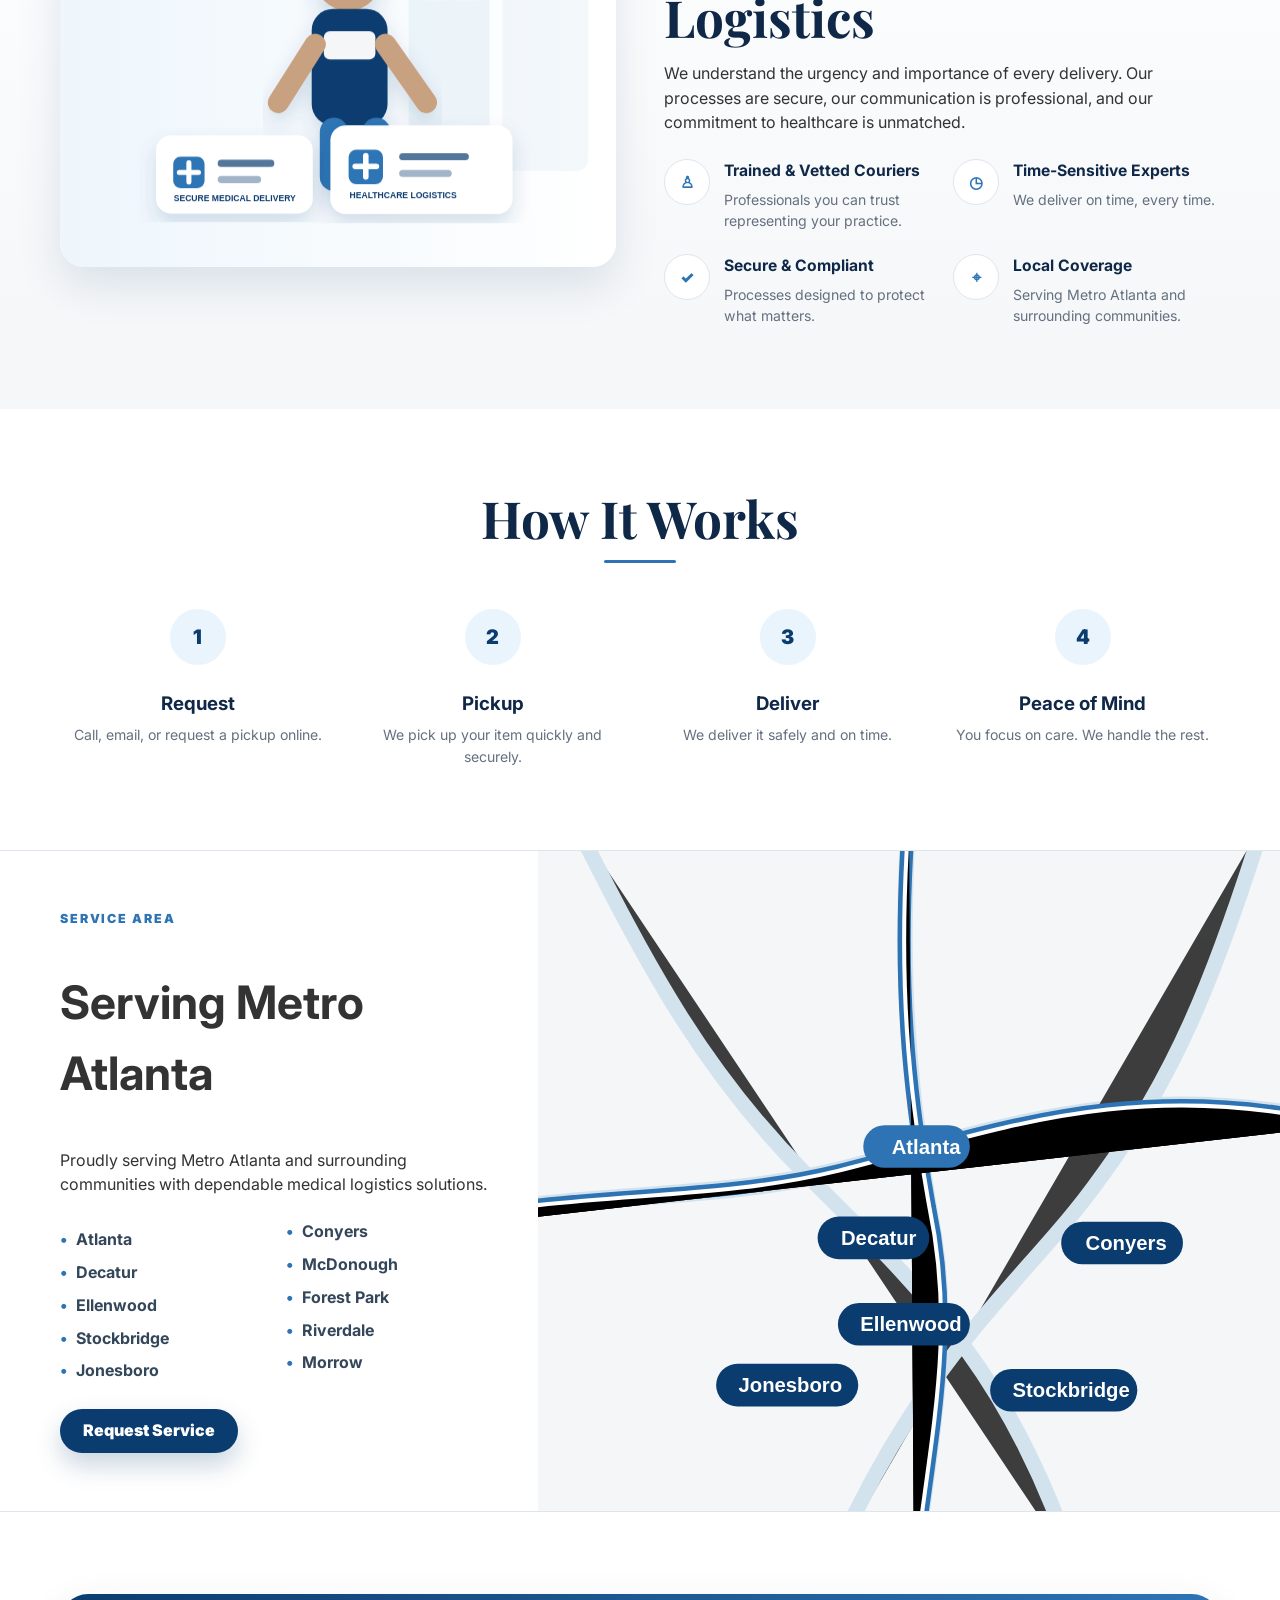
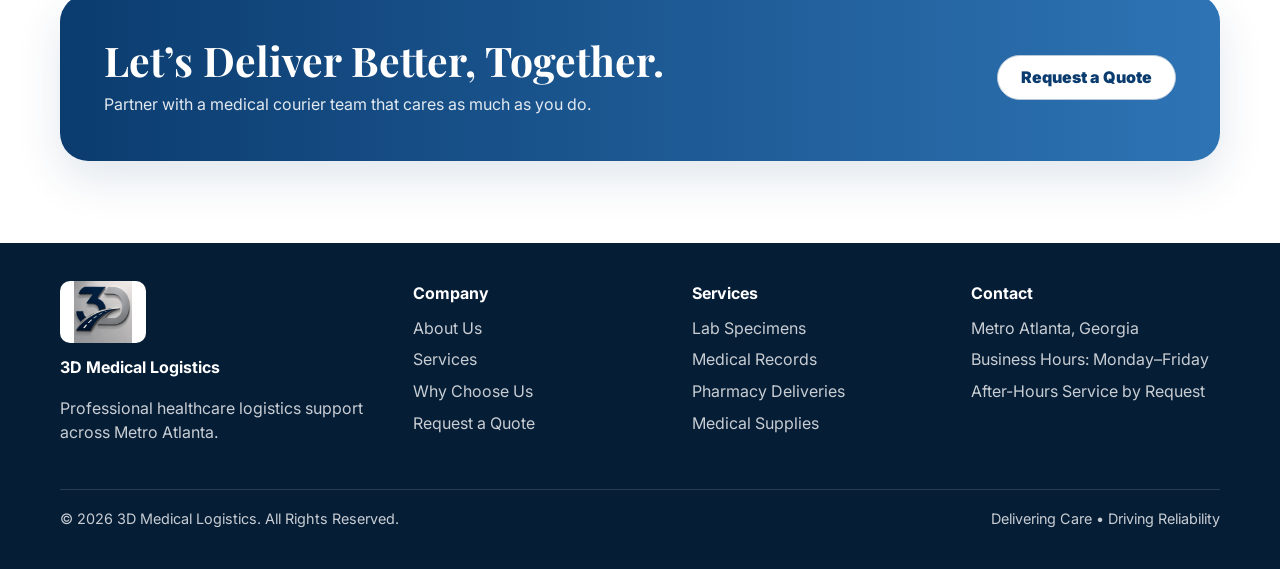
==== commit 8616398f: "Add files via upload" ====
--- a/3d-medical-logistics-site/index.html
+++ b/3d-medical-logistics-site/index.html
@@ -1,15 +1,26 @@
-<!doctype html><html lang="en"><head><meta charset="utf-8"><meta name="viewport" content="width=device-width,initial-scale=1"><title>3D Medical Logistics | Medical Courier Services</title><link rel="stylesheet" href="styles.css"></head><body><header class="header"><div class="container nav"><a class="brand" href="index.html"><img src="assets/logo.png" alt="3D Medical Logistics logo"><span><strong>3D Medical Logistics</strong><span>Healthcare Logistics Partner</span></span></a><button class="menu">Menu</button><nav class="links"><a class="active" href="index.html">Home</a><a href="services.html">Services</a><a href="about.html">About Us</a><a href="why-choose-us.html">Why Choose Us</a><a href="contact.html">Contact</a><a class="btn btn-primary" href="contact.html">Request a Quote</a></nav></div></header><main>
-<section class="hero"><div class="container"><div class="hero-content"><div class="script">More than a delivery.</div><span class="eyebrow">Healthcare Logistics Partner</span><h1>We Deliver What Matters Most.</h1><p>Reliable, secure, and time-sensitive medical deliveries — when and where healthcare teams need them.</p><div class="hero-actions"><a class="btn btn-blue" href="contact.html">Request a Quote</a><a class="btn btn-outline" href="services.html">Our Services →</a></div><div class="floating-card">♡<br>Delivering Health.<br>Connecting Care.</div></div></div></section>
-<section class="trust"><div><b>✓</b>HIPAA Compliant</div><div><b>◷</b>On-Time Delivery</div><div><b>⌖</b>Real-Time Tracking</div><div><b>♡</b>Care You Can Count On</div></section>
+<!doctype html><html lang="en"><head><meta charset="utf-8"><meta name="viewport" content="width=device-width,initial-scale=1"><title>3D Medical Logistics | Medical Courier Services</title><meta name="description" content="Professional medical courier and healthcare logistics services across Metro Atlanta."><link rel="stylesheet" href="styles.css"></head><body><header class="header"><div class="container nav">
+<a class="brand" href="index.html"><img src="assets/logo.png" alt="3D Medical Logistics logo"><span><strong>3D Medical Logistics</strong><small>Healthcare Logistics Partner</small></span></a>
+<button class="menu" type="button">Menu</button>
+<nav class="links">
+<a href="index.html">Home</a><a href="services.html">Services</a><a href="about.html">About Us</a><a href="why-choose-us.html">Why Choose Us</a><a href="contact.html">Contact</a><a class="btn btn-primary" href="contact.html">Request a Quote</a>
+</nav></div></header><main>
+<section class="hero"><div class="container hero-grid"><div class="hero-copy"><div class="script">More than a delivery.</div><span class="eyebrow">Healthcare Logistics Partner</span><h1>We Deliver What Matters Most.</h1><p>Reliable, secure, and time-sensitive medical deliveries when and where healthcare teams need them.</p><div class="hero-actions"><a class="btn btn-blue" href="contact.html">Request a Quote</a><a class="btn btn-outline" href="services.html">Our Services →</a></div></div><div class="hero-visual"><div class="note-card">♡<br>Delivering Health.<br>Connecting Care.</div></div></div></section>
+<section class="trust"><div><span>✓</span>HIPAA Compliant</div><div><span>◷</span>On-Time Delivery</div><div><span>⌖</span>Real-Time Tracking</div><div><span>♡</span>Care You Can Count On</div></section>
 <section class="section"><div class="container"><div class="title"><h2>Our Services</h2><div class="rule"></div></div><div class="services">
-<article class="service"><div class="pic"></div><div class="service-body"><div class="mini-icon">☷</div><h3>Lab Specimens</h3><p>Secure pickup and delivery of time-sensitive lab specimens.</p></div></article>
-<article class="service"><div class="pic"></div><div class="service-body"><div class="mini-icon">▤</div><h3>Medical Records</h3><p>Confidential delivery of patient records and documents.</p></div></article>
-<article class="service"><div class="pic"></div><div class="service-body"><div class="mini-icon">Rx</div><h3>Pharmacy Deliveries</h3><p>Safe and timely prescription delivery.</p></div></article>
-<article class="service"><div class="pic"></div><div class="service-body"><div class="mini-icon">□</div><h3>Medical Supplies</h3><p>Dependable transport of medical supplies and equipment.</p></div></article>
-<article class="service"><div class="pic"></div><div class="service-body"><div class="mini-icon">✚</div><h3>Hospital & Clinic Courier</h3><p>Supporting healthcare facilities with reliable courier solutions.</p></div></article>
+<article class="service-card"><div class="service-img"></div><div class="service-body"><div class="service-icon">☷</div><h3>Lab Specimens</h3><p>Secure pickup and delivery of time-sensitive lab specimens.</p></div></article>
+<article class="service-card"><div class="service-img"></div><div class="service-body"><div class="service-icon">▤</div><h3>Medical Records</h3><p>Confidential delivery of patient records and documents.</p></div></article>
+<article class="service-card"><div class="service-img"></div><div class="service-body"><div class="service-icon">Rx</div><h3>Pharmacy Deliveries</h3><p>Safe and timely prescription delivery.</p></div></article>
+<article class="service-card"><div class="service-img"></div><div class="service-body"><div class="service-icon">□</div><h3>Medical Supplies</h3><p>Dependable transport of medical supplies and equipment.</p></div></article>
+<article class="service-card"><div class="service-img"></div><div class="service-body"><div class="service-icon">✚</div><h3>Hospital & Clinic Courier</h3><p>Supporting healthcare facilities with reliable courier solutions.</p></div></article>
 </div></div></section>
-<section class="section soft"><div class="container why"><div class="why-art"></div><div><h2>Why Choose 3D Medical Logistics?</h2><p>We understand the urgency and importance of every delivery. Our team is trained, our processes are secure, and our commitment to healthcare is unmatched.</p><div class="why-grid"><div class="why-item"><div class="circle">♙</div><div><h3>Trained & Vetted Couriers</h3><p>Professionals you can trust representing your practice.</p></div></div><div class="why-item"><div class="circle">◷</div><div><h3>Time-Sensitive Experts</h3><p>We deliver on time, every time.</p></div></div><div class="why-item"><div class="circle">✓</div><div><h3>Secure & Compliant</h3><p>Processes designed to protect what matters.</p></div></div><div class="why-item"><div class="circle">⌖</div><div><h3>Local Coverage</h3><p>Serving Metro Atlanta and surrounding communities.</p></div></div></div></div></div></section>
-<section class="section"><div class="container"><div class="title"><h2>How It Works</h2><div class="rule"></div></div><div class="how"><div class="step"><div class="circle">1</div><h3>Request</h3><p>Call, email, or request a pickup online.</p></div><div class="step"><div class="circle">2</div><h3>Pickup</h3><p>We pick up your item quickly and securely.</p></div><div class="step"><div class="circle">3</div><h3>Deliver</h3><p>We deliver it safely and on time.</p></div><div class="step"><div class="circle">4</div><h3>Peace of Mind</h3><p>You focus on care. We handle the rest.</p></div></div></div></section>
-<section class="map-block"><div class="map-info"><span class="eyebrow">Service Area</span><h2>Serving Metro Atlanta</h2><p>Proudly serving Metro Atlanta and surrounding communities with dependable medical logistics solutions.</p><ul class="areas"><li>Atlanta</li><li>Decatur</li><li>Ellenwood</li><li>Stockbridge</li><li>Jonesboro</li><li>Conyers</li><li>McDonough</li><li>Forest Park</li><li>Riverdale</li><li>Morrow</li></ul><a class="btn btn-primary" href="service-area.html">View Full Service Area</a></div><div class="map-img"></div></section>
-<section class="section"><div class="container"><div class="cta"><div></div><div><h2>Let’s Deliver Better, Together</h2><p>Partner with a medical courier team that cares as much as you do.</p><br><a class="btn btn-blue" href="contact.html">Request a Quote</a></div></div></div></section>
-</main><footer class="footer"><div class="container"><span>© <span data-year></span> 3D Medical Logistics. All Rights Reserved.</span><span>Privacy Policy &nbsp; | &nbsp; Terms of Service</span></div></footer><script src="script.js"></script></body></html>+<section class="section soft"><div class="container why-grid"><div class="why-photo"></div><div><span class="eyebrow">Why Choose Us</span><h2>Why Healthcare Teams Choose 3D Medical Logistics</h2><p>We understand the urgency and importance of every delivery. Our processes are secure, our communication is professional, and our commitment to healthcare is unmatched.</p><div class="feature-grid"><div class="feature"><div class="circle">♙</div><div><h3>Trained & Vetted Couriers</h3><p>Professionals you can trust representing your practice.</p></div></div><div class="feature"><div class="circle">◷</div><div><h3>Time-Sensitive Experts</h3><p>We deliver on time, every time.</p></div></div><div class="feature"><div class="circle">✓</div><div><h3>Secure & Compliant</h3><p>Processes designed to protect what matters.</p></div></div><div class="feature"><div class="circle">⌖</div><div><h3>Local Coverage</h3><p>Serving Metro Atlanta and surrounding communities.</p></div></div></div></div></div></section>
+<section class="section"><div class="container"><div class="title"><h2>How It Works</h2><div class="rule"></div></div><div class="how"><div class="step"><div class="step-icon">1</div><h3>Request</h3><p>Call, email, or request a pickup online.</p></div><div class="step"><div class="step-icon">2</div><h3>Pickup</h3><p>We pick up your item quickly and securely.</p></div><div class="step"><div class="step-icon">3</div><h3>Deliver</h3><p>We deliver it safely and on time.</p></div><div class="step"><div class="step-icon">4</div><h3>Peace of Mind</h3><p>You focus on care. We handle the rest.</p></div></div></div></section>
+<section class="map-section"><div class="map-copy"><span class="eyebrow">Service Area</span><h2>Serving Metro Atlanta</h2><p>Proudly serving Metro Atlanta and surrounding communities with dependable medical logistics solutions.</p><ul class="areas"><li>Atlanta</li><li>Decatur</li><li>Ellenwood</li><li>Stockbridge</li><li>Jonesboro</li><li>Conyers</li><li>McDonough</li><li>Forest Park</li><li>Riverdale</li><li>Morrow</li></ul><a class="btn btn-primary" href="contact.html">Request Service</a></div><div class="map-img"></div></section>
+<section class="section"><div class="container"><div class="cta-box"><div><h2>Let’s Deliver Better, Together.</h2><p>Partner with a medical courier team that cares as much as you do.</p></div><a class="btn btn-outline" href="contact.html">Request a Quote</a></div></div></section>
+</main><footer class="footer"><div class="container">
+<div class="footer-grid"><div><img src="assets/logo.png" alt="3D Medical Logistics logo"><strong>3D Medical Logistics</strong><p>Professional healthcare logistics support across Metro Atlanta.</p></div>
+<div><h4>Company</h4><a href="about.html">About Us</a><a href="services.html">Services</a><a href="why-choose-us.html">Why Choose Us</a><a href="contact.html">Request a Quote</a></div>
+<div><h4>Services</h4><a href="services.html">Lab Specimens</a><a href="services.html">Medical Records</a><a href="services.html">Pharmacy Deliveries</a><a href="services.html">Medical Supplies</a></div>
+<div><h4>Contact</h4><a href="contact.html">Metro Atlanta, Georgia</a><a href="contact.html">Business Hours: Monday–Friday</a><a href="contact.html">After-Hours Service by Request</a></div></div>
+<div class="footer-bottom"><span>© <span data-year></span> 3D Medical Logistics. All Rights Reserved.</span><span>Delivering Care • Driving Reliability</span></div>
+</div></footer><script src="script.js"></script></body></html>
--- a/3d-medical-logistics-site/styles.css
+++ b/3d-medical-logistics-site/styles.css
@@ -1,16 +1,113 @@
-@import url('https://fonts.googleapis.com/css2?family=Inter:wght@400;500;600;700;800;900&family=Playfair+Display:wght@700;800;900&family=Pacifico&display=swap');
-:root{--navy:#0B3C6F;--blue:#2E74B5;--light:#F4F6F8;--text:#333333;--white:#fff;--muted:#607080;--line:#DCE6EF;--shadow:0 18px 55px rgba(11,60,111,.13)}
-*{box-sizing:border-box}body{margin:0;font-family:Inter,sans-serif;color:var(--text);background:white;line-height:1.55}a{text-decoration:none;color:inherit}img{display:block;max-width:100%}.container{width:min(1180px,calc(100% - 44px));margin:auto}
-.header{background:rgba(255,255,255,.98);position:sticky;top:0;z-index:50;border-bottom:1px solid var(--line);backdrop-filter:blur(15px)}.nav{height:98px;display:flex;align-items:center;justify-content:space-between;gap:22px}.brand{display:flex;align-items:center;gap:14px}.brand img{width:92px;height:70px;object-fit:contain}.brand strong{display:block;color:var(--navy);font-size:1.45rem;font-weight:900;line-height:1}.brand span span{display:block;text-transform:uppercase;letter-spacing:.18em;color:#617082;font-size:.67rem;font-weight:900;margin-top:7px}.links{display:flex;align-items:center;gap:28px;font-weight:800;font-size:.94rem}.links a.active{color:var(--blue);border-bottom:2px solid var(--blue);padding-bottom:8px}.menu{display:none;border:0;background:var(--navy);color:white;border-radius:12px;padding:10px 14px;font-weight:900}
-.btn{display:inline-flex;align-items:center;justify-content:center;border-radius:999px;padding:14px 26px;font-weight:900;transition:.2s;border:0}.btn:hover{transform:translateY(-2px)}.btn-primary{background:var(--navy);color:white;box-shadow:0 14px 30px rgba(11,60,111,.24)}.btn-blue{background:var(--blue);color:white;box-shadow:0 14px 30px rgba(46,116,181,.2)}.btn-outline{background:white;color:var(--navy);border:1px solid #AEBFCE}
-.hero{background:linear-gradient(90deg,rgba(255,255,255,.96) 0%,rgba(255,255,255,.88) 40%,rgba(255,255,255,.24) 78%),url('assets/hero-courier.svg') right center/contain no-repeat;min-height:650px;display:flex;align-items:center;border-bottom:1px solid var(--line)}.hero-content{width:min(680px,100%);padding:70px 0}.script{font-family:Pacifico,cursive;color:var(--blue);font-size:1.55rem;margin-bottom:12px}.eyebrow{display:block;color:var(--blue);font-size:.78rem;font-weight:900;text-transform:uppercase;letter-spacing:.15em;margin-bottom:10px}h1{font-family:'Playfair Display',serif;color:#102848;font-size:clamp(3.2rem,5.8vw,5.9rem);line-height:.98;letter-spacing:-.04em;margin:0 0 22px}.hero p{font-size:1.1rem;color:#425064;max-width:560px;margin:0 0 28px}.hero-actions{display:flex;gap:14px;flex-wrap:wrap}.floating-card{margin-top:34px;background:white;border:1px solid var(--line);border-radius:24px;padding:22px 26px;box-shadow:var(--shadow);max-width:360px;color:var(--navy);font-family:'Playfair Display',serif;font-size:1.45rem;line-height:1.25}
-.trust{display:grid;grid-template-columns:repeat(4,1fr);border-bottom:1px solid var(--line)}.trust div{min-height:94px;display:grid;place-items:center;text-align:center;border-left:1px solid var(--line);font-weight:900;text-transform:uppercase;font-size:.75rem;color:#1B2E47}.trust div:first-child{border-left:0}.trust b{display:block;margin:auto auto 8px;width:42px;height:42px;border-radius:50%;border:2px solid var(--blue);display:grid;place-items:center;color:var(--navy);font-size:1.05rem}
-.section{padding:86px 0}.soft{background:linear-gradient(180deg,#fff,#F4F6F8)}.title{text-align:center;margin-bottom:44px}.title h2{font-family:'Playfair Display',serif;font-size:clamp(2.3rem,4vw,3.7rem);line-height:1.05;color:#102848;margin:0}.rule{width:72px;height:3px;background:var(--blue);border-radius:99px;margin:14px auto 0}.services{display:grid;grid-template-columns:repeat(5,1fr);gap:22px}.service{background:white;border:1px solid var(--line);border-radius:20px;box-shadow:0 12px 32px rgba(11,60,111,.08);overflow:hidden;transition:.2s}.service:hover{transform:translateY(-6px);box-shadow:var(--shadow)}.service .pic{height:145px;background:#EEF4F8 center/cover no-repeat}.service:nth-child(1) .pic{background-image:url('assets/lab-logistics.svg')}.service:nth-child(2) .pic{background-image:url('assets/healthcare-handoff.svg')}.service:nth-child(3) .pic{background-image:url('assets/pharmacy-deliveries.svg')}.service:nth-child(4) .pic{background-image:url('assets/medical-supply-delivery.svg')}.service:nth-child(5) .pic{background-image:url('assets/hero-courier.svg')}.service-body{padding:22px}.mini-icon{width:48px;height:48px;background:var(--navy);color:white;border-radius:12px;display:grid;place-items:center;font-weight:900;margin:-45px 0 18px;position:relative;box-shadow:0 12px 24px rgba(11,60,111,.22)}.service h3{margin:0 0 9px;font-size:1rem;line-height:1.25;text-transform:uppercase;color:#172943}.service p{margin:0;color:var(--muted);font-size:.91rem}
-.why{display:grid;grid-template-columns:.92fr 1.08fr;gap:56px;align-items:center}.why-art{background:url('assets/healthcare-handoff.svg') center/cover no-repeat;border-radius:24px;min-height:370px;box-shadow:var(--shadow)}.why h2{font-family:'Playfair Display',serif;font-size:clamp(2.2rem,4vw,3.5rem);line-height:1.05;color:#102848;margin:0 0 18px}.why-grid{display:grid;grid-template-columns:1fr 1fr;gap:26px;margin-top:28px}.why-item{display:grid;grid-template-columns:58px 1fr;gap:16px}.circle{width:58px;height:58px;border-radius:50%;border:1px solid var(--line);display:grid;place-items:center;color:var(--blue);font-weight:900;background:white}.why-item h3{margin:0 0 6px;color:#102848;font-size:1rem}.why-item p{margin:0;color:var(--muted);font-size:.91rem}
-.how{display:grid;grid-template-columns:repeat(4,1fr);gap:22px;position:relative}.how:before{content:"";position:absolute;left:12%;right:12%;top:35px;border-top:2px dashed #BFD0DF}.step{position:relative;text-align:center;z-index:1}.step .circle{margin:0 auto 14px;width:72px;height:72px;background:#EAF3FA;border:9px solid white;font-size:1.2rem}.step h3{margin:0;color:#102848}.step p{margin:6px 0 0;color:var(--muted);font-size:.9rem}
-.map-block{display:grid;grid-template-columns:.42fr .58fr;border-top:1px solid var(--line);border-bottom:1px solid var(--line);background:white}.map-info{padding:60px 46px 60px max(46px,calc((100vw - 1180px)/2))}.map-info h2{font-family:'Playfair Display',serif;color:#102848;font-size:3rem;line-height:1.05;margin:0 0 16px}.areas{columns:2;padding-left:18px;color:#34465A;font-weight:700}.areas li{margin:9px 0}.map-img{min-height:520px;background:url('assets/metro-map.svg') center/cover no-repeat}
-.cta{background:url('assets/medical-bag.svg') left center/cover no-repeat;border-radius:28px;min-height:240px;display:grid;grid-template-columns:1fr .7fr;align-items:center;padding:50px;box-shadow:var(--shadow);color:white}.cta h2{font-family:Pacifico,cursive;color:white;font-size:2.3rem;font-weight:400;margin:0 0 10px}.cta p{color:rgba(255,255,255,.88);max-width:520px}
-.footer{padding:26px 0;color:#6C7786;font-size:.88rem}.footer .container{display:flex;justify-content:space-between;gap:16px;flex-wrap:wrap}
-.page-hero{padding:82px 0 58px;background:linear-gradient(180deg,#fff,#F4F6F8);border-bottom:1px solid var(--line);text-align:center}.page-hero h1{font-size:3.8rem}.content-grid{display:grid;grid-template-columns:repeat(2,1fr);gap:22px}.content-card{background:white;border:1px solid var(--line);border-radius:18px;padding:28px;box-shadow:0 10px 30px rgba(11,60,111,.06)}.form-card{background:white;border:1px solid var(--line);border-radius:24px;padding:32px;box-shadow:var(--shadow)}.form-grid{display:grid;grid-template-columns:1fr 1fr;gap:16px}label{display:block;font-weight:900;color:var(--navy);font-size:.85rem;margin-bottom:7px}input,select,textarea{width:100%;border:1px solid #D6E0EA;border-radius:14px;padding:14px;font:inherit}textarea{min-height:130px}.full{grid-column:1/-1}
-@media(max-width:1000px){.menu{display:block}.links{display:none;position:absolute;top:98px;left:22px;right:22px;background:white;border:1px solid var(--line);border-radius:18px;padding:18px;box-shadow:var(--shadow);flex-direction:column;align-items:stretch}.links.open{display:flex}.hero{background:linear-gradient(90deg,rgba(255,255,255,.96),rgba(255,255,255,.78)),url('assets/hero-courier.svg') right bottom/90% no-repeat}.services{grid-template-columns:repeat(2,1fr)}.why,.map-block,.cta{grid-template-columns:1fr}.trust,.how{grid-template-columns:repeat(2,1fr)}.map-info{padding:50px 24px}}
-@media(max-width:650px){.container{width:min(100% - 28px,1180px)}.brand img{width:66px;height:52px}.brand strong{font-size:1.08rem}.brand span span{font-size:.55rem}.hero-content{padding:52px 0 320px}.services,.trust,.why-grid,.how,.content-grid,.form-grid{grid-template-columns:1fr}.how:before{display:none}.section{padding:64px 0}.page-hero h1{font-size:2.6rem}}
+
+@import url('https://fonts.googleapis.com/css2?family=Inter:wght@400;500;600;700;800;900&family=Playfair+Display:wght@700;800;900&display=swap');
+:root{--navy:#0B3C6F;--blue:#2E74B5;--light:#F4F6F8;--text:#333333;--muted:#657080;--white:#fff;--line:#DDE6EF;--shadow:0 18px 45px rgba(11,60,111,.12)}
+*{box-sizing:border-box}
+html{scroll-behavior:smooth}
+body{margin:0;font-family:Inter,Arial,sans-serif;color:var(--text);background:#fff;line-height:1.55}
+a{color:inherit;text-decoration:none}
+img{display:block;max-width:100%}
+.container{width:min(1160px,calc(100% - 40px));margin:auto}
+.header{background:#fff;border-bottom:1px solid var(--line);position:sticky;top:0;z-index:50}
+.nav{height:92px;display:flex;align-items:center;justify-content:space-between;gap:24px}
+.brand{display:flex;align-items:center;gap:14px;min-width:250px}
+.brand img{width:78px;height:62px;object-fit:contain;flex:0 0 auto}
+.brand strong{display:block;color:var(--navy);font-size:1.35rem;font-weight:900;line-height:1}
+.brand small{display:block;color:#5C6A7A;font-weight:900;text-transform:uppercase;letter-spacing:.18em;font-size:.64rem;margin-top:6px}
+.links{display:flex;align-items:center;gap:24px;font-weight:800;font-size:.92rem;white-space:nowrap}
+.links a{color:#1C2E44}
+.links a:hover{color:var(--blue)}
+.menu{display:none;border:0;background:var(--navy);color:#fff;border-radius:12px;padding:10px 14px;font-weight:900}
+.btn{display:inline-flex;align-items:center;justify-content:center;border:0;border-radius:999px;padding:13px 23px;font-weight:900;cursor:pointer;line-height:1.1;white-space:nowrap}
+.btn-primary{background:var(--navy);color:white;box-shadow:0 12px 26px rgba(11,60,111,.22)}
+.btn-blue{background:var(--blue);color:white;box-shadow:0 12px 26px rgba(46,116,181,.18)}
+.btn-outline{background:#fff;color:var(--navy);border:1px solid #B7C8D8}
+.hero{background:linear-gradient(90deg,#fff 0%,rgba(255,255,255,.95) 45%,rgba(244,246,248,.35) 100%);border-bottom:1px solid var(--line)}
+.hero-grid{display:grid;grid-template-columns:1fr 1fr;gap:48px;align-items:center;min-height:620px;padding:56px 0}
+.hero-copy{max-width:560px}
+.script{font-family:'Playfair Display',serif;color:var(--blue);font-size:1.2rem;font-style:italic;margin-bottom:8px}
+.eyebrow{display:block;color:var(--blue);font-size:.78rem;text-transform:uppercase;letter-spacing:.15em;font-weight:900;margin-bottom:12px}
+h1{font-family:'Playfair Display',serif;color:#102848;font-size:clamp(3rem,5vw,5.25rem);line-height:1.02;letter-spacing:-.045em;margin:0 0 18px}
+.hero p{font-size:1.05rem;color:#435166;margin:0 0 28px}
+.hero-actions{display:flex;gap:14px;flex-wrap:wrap}
+.hero-visual{background:url('assets/hero-visual.svg') center/contain no-repeat;min-height:500px;border-radius:28px;position:relative}
+.note-card{position:absolute;right:28px;bottom:42px;background:#fff;border:1px solid var(--line);border-radius:22px;padding:24px;box-shadow:var(--shadow);max-width:280px;color:var(--navy);font-family:'Playfair Display',serif;font-size:1.35rem;line-height:1.25}
+.trust{display:grid;grid-template-columns:repeat(4,1fr);border-bottom:1px solid var(--line);background:#fff}
+.trust div{min-height:88px;display:flex;align-items:center;justify-content:center;gap:12px;text-align:center;border-left:1px solid var(--line);font-size:.76rem;font-weight:900;text-transform:uppercase;color:#1B2E47}
+.trust div:first-child{border-left:0}
+.trust span{width:38px;height:38px;flex:0 0 auto;border-radius:50%;border:2px solid var(--blue);display:grid;place-items:center;color:var(--navy)}
+.section{padding:82px 0}
+.soft{background:linear-gradient(180deg,#fff,var(--light))}
+.title{text-align:center;margin-bottom:38px}
+.title h2,.section h2{font-family:'Playfair Display',serif;color:#102848;font-size:clamp(2.2rem,4vw,3.5rem);line-height:1.08;margin:0}
+.rule{width:72px;height:3px;background:var(--blue);border-radius:99px;margin:14px auto 0}
+.services{display:grid;grid-template-columns:repeat(5,1fr);gap:18px}
+.service-card{background:#fff;border:1px solid var(--line);border-radius:18px;box-shadow:0 10px 28px rgba(11,60,111,.07);overflow:hidden;min-width:0}
+.service-img{height:118px;background:#EEF5FA url('assets/service-visual.svg') center/cover no-repeat}
+.service-body{padding:20px}
+.service-icon{width:44px;height:44px;border-radius:12px;background:var(--navy);color:white;display:grid;place-items:center;font-weight:900;margin-top:-42px;margin-bottom:16px;position:relative;box-shadow:0 10px 20px rgba(11,60,111,.2)}
+.service-card h3{font-size:.92rem;line-height:1.22;text-transform:uppercase;color:#102848;margin:0 0 9px}
+.service-card p{font-size:.88rem;color:var(--muted);margin:0}
+.why-grid{display:grid;grid-template-columns:1fr 1fr;gap:48px;align-items:center}
+.why-photo{min-height:360px;border-radius:24px;background:url('assets/hero-visual.svg') center/cover no-repeat;box-shadow:var(--shadow)}
+.feature-grid{display:grid;grid-template-columns:1fr 1fr;gap:22px;margin-top:24px}
+.feature{display:grid;grid-template-columns:46px 1fr;gap:14px;align-items:start}
+.feature .circle{width:46px;height:46px;border-radius:50%;border:1px solid var(--line);display:grid;place-items:center;color:var(--blue);font-weight:900;background:#fff}
+.feature h3{margin:0 0 5px;color:#102848;font-size:.98rem}
+.feature p{margin:0;color:var(--muted);font-size:.88rem}
+.how{display:grid;grid-template-columns:repeat(4,1fr);gap:20px}
+.step{text-align:center}
+.step-icon{width:72px;height:72px;border-radius:50%;background:#E9F4FC;color:var(--navy);display:grid;place-items:center;font-weight:900;font-size:1.25rem;margin:0 auto 16px;border:8px solid #fff}
+.step h3{margin:0;color:#102848}
+.step p{font-size:.88rem;color:var(--muted);margin:6px 0 0}
+.map-section{display:grid;grid-template-columns:.42fr .58fr;background:#fff;border-top:1px solid var(--line);border-bottom:1px solid var(--line)}
+.map-copy{padding:58px 42px 58px max(42px,calc((100vw - 1160px)/2))}
+.map-copy h2{font-size:clamp(2.1rem,3.6vw,3rem)}
+.areas{columns:2;list-style:none;padding:0;margin:22px 0}
+.areas li{font-weight:700;color:#34465A;margin:8px 0}
+.areas li:before{content:"•";color:var(--blue);margin-right:8px}
+.map-img{min-height:460px;background:url('assets/map.svg') center/cover no-repeat}
+.cta-box{background:linear-gradient(90deg,var(--navy),var(--blue));border-radius:28px;color:white;padding:44px;display:grid;grid-template-columns:1fr auto;align-items:center;gap:24px;box-shadow:var(--shadow)}
+.cta-box h2{color:white;font-size:clamp(2rem,3.2vw,3rem)}
+.cta-box p{margin:10px 0 0;color:rgba(255,255,255,.88)}
+.footer{background:#061D36;color:rgba(255,255,255,.78);padding:38px 0}
+.footer-grid{display:grid;grid-template-columns:1.3fr 1fr 1fr 1fr;gap:30px}
+.footer img{width:86px;height:62px;object-fit:contain;background:white;border-radius:10px;margin-bottom:12px}
+.footer h4,.footer strong{color:white;margin:0 0 10px}
+.footer a{display:block;color:rgba(255,255,255,.78);margin:7px 0}
+.footer-bottom{border-top:1px solid rgba(255,255,255,.14);margin-top:28px;padding-top:18px;display:flex;justify-content:space-between;gap:16px;flex-wrap:wrap;font-size:.9rem}
+.page-hero{background:linear-gradient(180deg,#fff,var(--light));padding:70px 0;text-align:center;border-bottom:1px solid var(--line)}
+.page-hero h1{font-size:clamp(2.6rem,5vw,4.2rem)}
+.content-grid{display:grid;grid-template-columns:repeat(2,1fr);gap:20px}
+.content-card{background:white;border:1px solid var(--line);border-radius:18px;padding:26px;box-shadow:0 10px 28px rgba(11,60,111,.06)}
+.form-card{background:#fff;border:1px solid var(--line);border-radius:22px;padding:30px;box-shadow:var(--shadow)}
+.form-grid{display:grid;grid-template-columns:1fr 1fr;gap:16px}
+label{display:block;font-size:.85rem;font-weight:900;color:var(--navy);margin-bottom:7px}
+input,select,textarea{width:100%;border:1px solid #D3DFEA;border-radius:13px;padding:13px 14px;font:inherit;color:var(--text)}
+textarea{min-height:130px;resize:vertical}
+.full{grid-column:1/-1}
+@media(max-width:1050px){
+  .menu{display:block}
+  .links{display:none;position:absolute;top:92px;left:20px;right:20px;background:white;border:1px solid var(--line);box-shadow:var(--shadow);border-radius:18px;padding:16px;flex-direction:column;align-items:stretch;white-space:normal}
+  .links.open{display:flex}
+  .hero-grid,.why-grid,.map-section,.cta-box{grid-template-columns:1fr}
+  .hero-visual{min-height:420px}
+  .services{grid-template-columns:repeat(2,1fr)}
+  .trust,.how{grid-template-columns:repeat(2,1fr)}
+  .map-copy{padding:50px 24px}
+  .footer-grid{grid-template-columns:1fr 1fr}
+}
+@media(max-width:650px){
+  .container{width:min(100% - 28px,1160px)}
+  .nav{height:82px}
+  .brand{min-width:0}
+  .brand img{width:58px;height:48px}
+  .brand strong{font-size:1.02rem}
+  .brand small{font-size:.5rem;letter-spacing:.12em}
+  .hero-grid{padding:38px 0;gap:24px;min-height:auto}
+  h1{font-size:2.85rem}
+  .hero-visual{min-height:310px}
+  .note-card{position:static;margin:20px 0 0;max-width:none}
+  .trust,.services,.feature-grid,.how,.content-grid,.form-grid,.footer-grid{grid-template-columns:1fr}
+  .section{padding:58px 0}
+  .service-img{height:150px}
+}
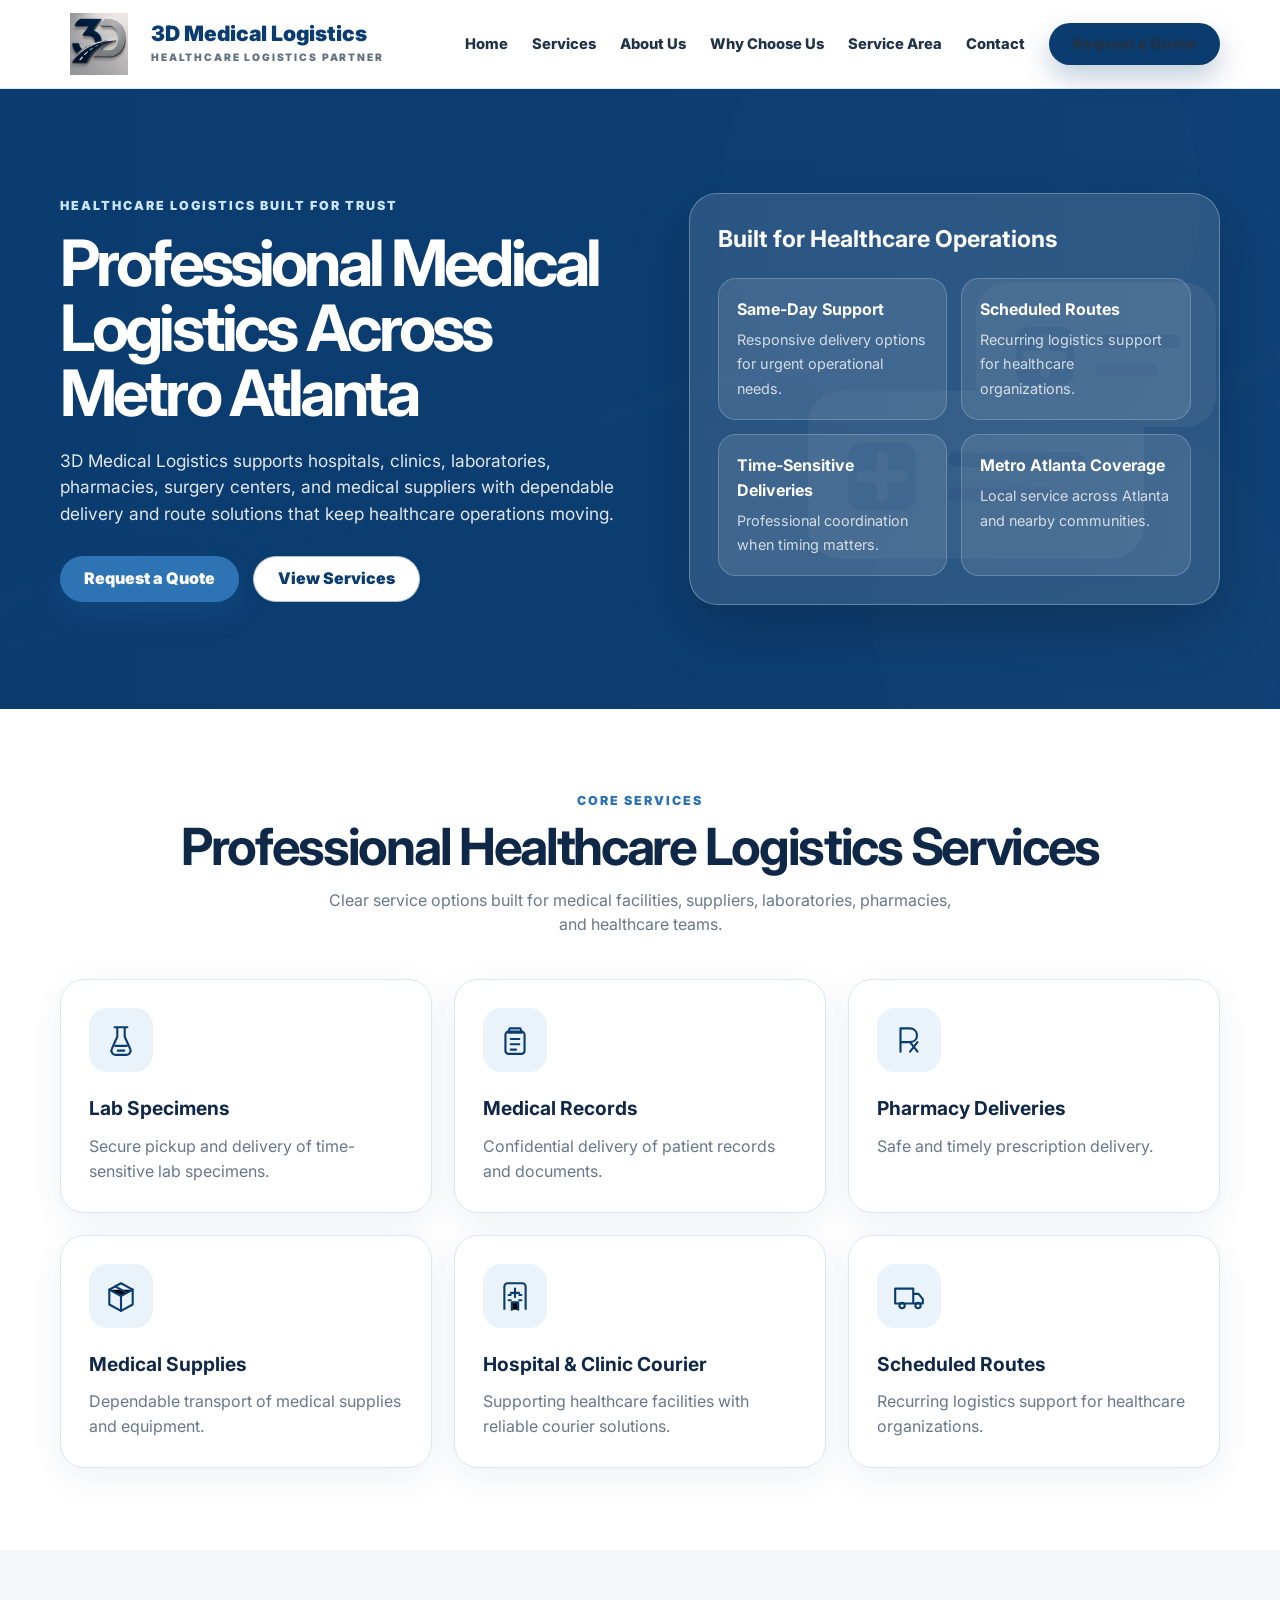
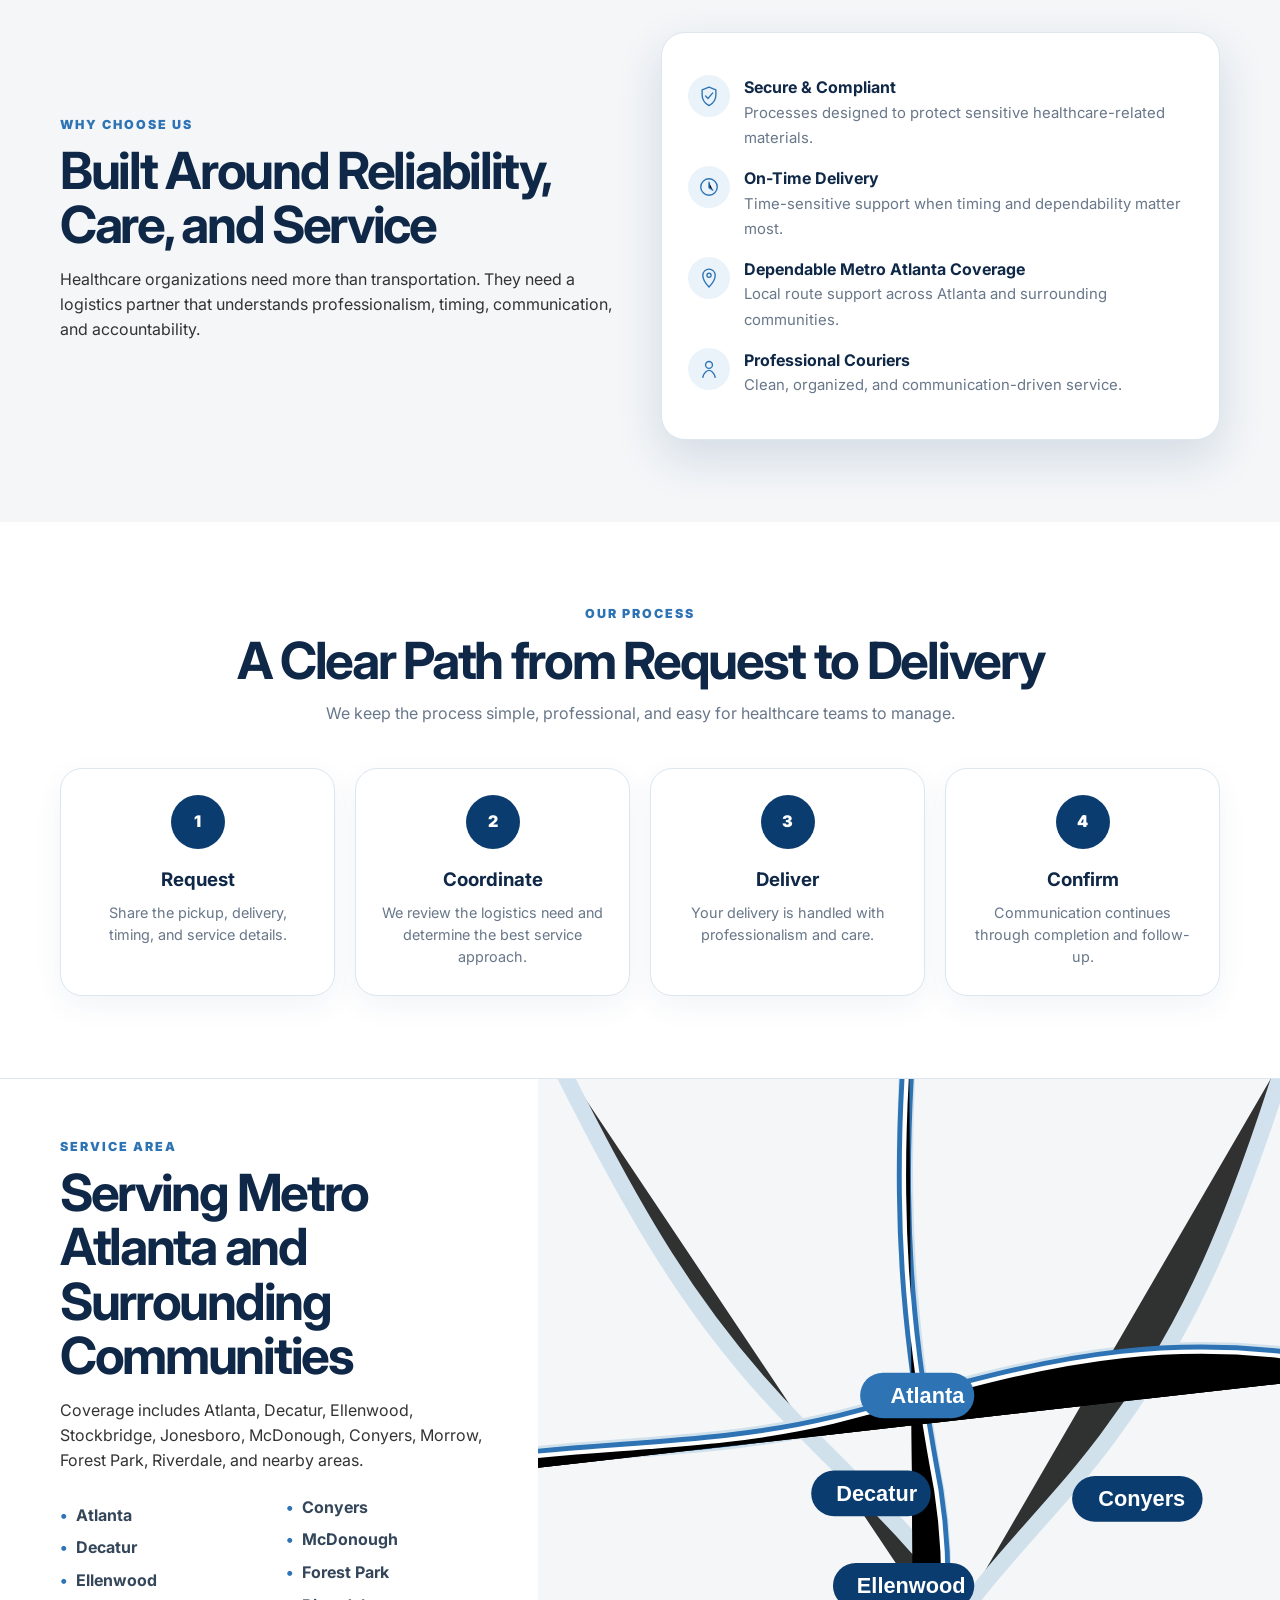
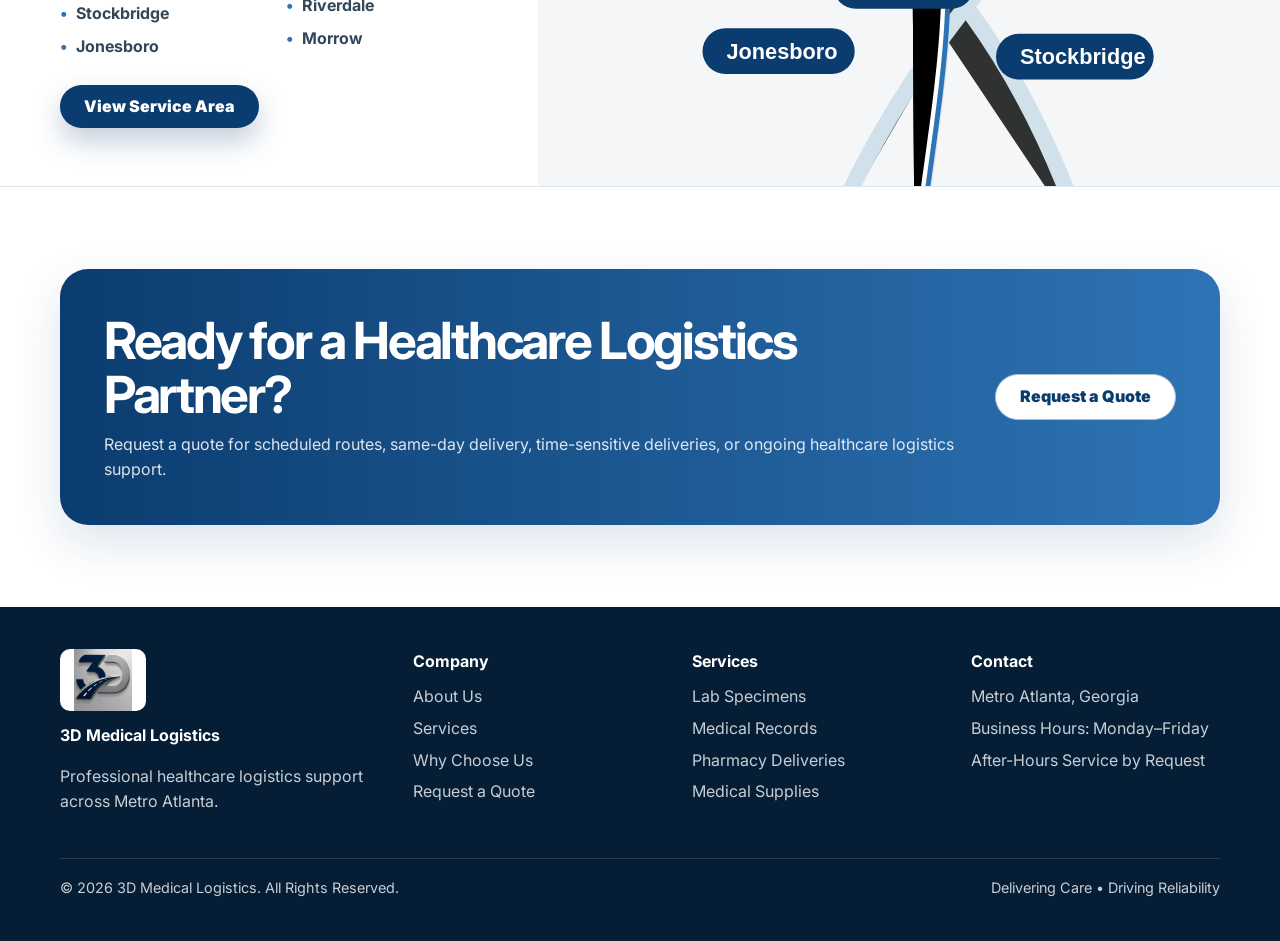
==== commit 4cc37b19: "Add files via upload" ====
--- a/3d-medical-logistics-site/index.html
+++ b/3d-medical-logistics-site/index.html
@@ -2,21 +2,26 @@
 <a class="brand" href="index.html"><img src="assets/logo.png" alt="3D Medical Logistics logo"><span><strong>3D Medical Logistics</strong><small>Healthcare Logistics Partner</small></span></a>
 <button class="menu" type="button">Menu</button>
 <nav class="links">
-<a href="index.html">Home</a><a href="services.html">Services</a><a href="about.html">About Us</a><a href="why-choose-us.html">Why Choose Us</a><a href="contact.html">Contact</a><a class="btn btn-primary" href="contact.html">Request a Quote</a>
+<a href="index.html">Home</a><a href="services.html">Services</a><a href="about.html">About Us</a><a href="why-choose-us.html">Why Choose Us</a><a href="service-area.html">Service Area</a><a href="contact.html">Contact</a><a class="btn btn-primary" href="contact.html">Request a Quote</a>
 </nav></div></header><main>
-<section class="hero"><div class="container hero-grid"><div class="hero-copy"><div class="script">More than a delivery.</div><span class="eyebrow">Healthcare Logistics Partner</span><h1>We Deliver What Matters Most.</h1><p>Reliable, secure, and time-sensitive medical deliveries when and where healthcare teams need them.</p><div class="hero-actions"><a class="btn btn-blue" href="contact.html">Request a Quote</a><a class="btn btn-outline" href="services.html">Our Services →</a></div></div><div class="hero-visual"><div class="note-card">♡<br>Delivering Health.<br>Connecting Care.</div></div></div></section>
-<section class="trust"><div><span>✓</span>HIPAA Compliant</div><div><span>◷</span>On-Time Delivery</div><div><span>⌖</span>Real-Time Tracking</div><div><span>♡</span>Care You Can Count On</div></section>
-<section class="section"><div class="container"><div class="title"><h2>Our Services</h2><div class="rule"></div></div><div class="services">
-<article class="service-card"><div class="service-img"></div><div class="service-body"><div class="service-icon">☷</div><h3>Lab Specimens</h3><p>Secure pickup and delivery of time-sensitive lab specimens.</p></div></article>
-<article class="service-card"><div class="service-img"></div><div class="service-body"><div class="service-icon">▤</div><h3>Medical Records</h3><p>Confidential delivery of patient records and documents.</p></div></article>
-<article class="service-card"><div class="service-img"></div><div class="service-body"><div class="service-icon">Rx</div><h3>Pharmacy Deliveries</h3><p>Safe and timely prescription delivery.</p></div></article>
-<article class="service-card"><div class="service-img"></div><div class="service-body"><div class="service-icon">□</div><h3>Medical Supplies</h3><p>Dependable transport of medical supplies and equipment.</p></div></article>
-<article class="service-card"><div class="service-img"></div><div class="service-body"><div class="service-icon">✚</div><h3>Hospital & Clinic Courier</h3><p>Supporting healthcare facilities with reliable courier solutions.</p></div></article>
+<section class="hero"><div class="container hero-grid"><div><span class="kicker">Healthcare Logistics Built for Trust</span><h1>Professional Medical Logistics Across Metro Atlanta</h1><p>3D Medical Logistics supports hospitals, clinics, laboratories, pharmacies, surgery centers, and medical suppliers with dependable delivery and route solutions that keep healthcare operations moving.</p><div class="hero-actions"><a class="btn btn-blue" href="contact.html">Request a Quote</a><a class="btn btn-outline" href="services.html">View Services</a></div></div><div class="hero-panel"><h3>Built for Healthcare Operations</h3><div class="panel-grid"><div class="panel-item"><strong>Same-Day Support</strong><span>Responsive delivery options for urgent operational needs.</span></div><div class="panel-item"><strong>Scheduled Routes</strong><span>Recurring logistics support for healthcare organizations.</span></div><div class="panel-item"><strong>Time-Sensitive Deliveries</strong><span>Professional coordination when timing matters.</span></div><div class="panel-item"><strong>Metro Atlanta Coverage</strong><span>Local service across Atlanta and nearby communities.</span></div></div></div></div></section>
+<section class="section"><div class="container"><div class="section-head"><span class="eyebrow">Core Services</span><h2>Professional Healthcare Logistics Services</h2><p>Clear service options built for medical facilities, suppliers, laboratories, pharmacies, and healthcare teams.</p></div><div class="services-grid">
+<a class="service-card" href="services.html#lab-specimens"><div class="icon-box"><svg viewBox="0 0 64 64" aria-hidden="true"><path d="M20 8h24M25 8v18L15 48a8 8 0 0 0 7 12h20a8 8 0 0 0 7-12L39 26V8" fill="none" stroke="currentColor" stroke-width="4" stroke-linecap="round" stroke-linejoin="round"/><path d="M21 43h22" stroke="currentColor" stroke-width="4" stroke-linecap="round"/><path d="M26 52h12" stroke="currentColor" stroke-width="4" stroke-linecap="round"/></svg></div><h3>Lab Specimens</h3><p>Secure pickup and delivery of time-sensitive lab specimens.</p></a>
+<a class="service-card" href="services.html#medical-records"><div class="icon-box"><svg viewBox="0 0 64 64" aria-hidden="true"><path d="M22 10h20l3 8H19l3-8Z" fill="none" stroke="currentColor" stroke-width="4" stroke-linejoin="round"/><rect x="14" y="16" width="36" height="42" rx="6" fill="none" stroke="currentColor" stroke-width="4"/><path d="M24 30h16M24 40h16M24 50h10" stroke="currentColor" stroke-width="4" stroke-linecap="round"/></svg></div><h3>Medical Records</h3><p>Confidential delivery of patient records and documents.</p></a>
+<a class="service-card" href="services.html#pharmacy-deliveries"><div class="icon-box"><svg viewBox="0 0 64 64" aria-hidden="true"><path d="M16 54V10h17c8 0 14 5 14 13s-6 13-14 13H16" fill="none" stroke="currentColor" stroke-width="4" stroke-linecap="round" stroke-linejoin="round"/><path d="M34 36l14 18M48 36 34 54" stroke="currentColor" stroke-width="4" stroke-linecap="round"/></svg></div><h3>Pharmacy Deliveries</h3><p>Safe and timely prescription delivery.</p></a>
+<a class="service-card" href="services.html#medical-supplies"><div class="icon-box"><svg viewBox="0 0 64 64" aria-hidden="true"><path d="M10 20 32 8l22 12v28L32 60 10 48V20Z" fill="none" stroke="currentColor" stroke-width="4" stroke-linejoin="round"/><path d="M10 20l22 12 22-12M32 32v28M21 14l22 12" stroke="currentColor" stroke-width="4" stroke-linecap="round" stroke-linejoin="round"/></svg></div><h3>Medical Supplies</h3><p>Dependable transport of medical supplies and equipment.</p></a>
+<a class="service-card" href="services.html#hospital-clinic"><div class="icon-box"><svg viewBox="0 0 64 64" aria-hidden="true"><path d="M12 58V14a6 6 0 0 1 6-6h28a6 6 0 0 1 6 6v44" fill="none" stroke="currentColor" stroke-width="4" stroke-linejoin="round"/><path d="M26 58V44h12v14M32 18v16M24 26h16M20 40h4M40 40h4M20 30h4M40 30h4" stroke="currentColor" stroke-width="4" stroke-linecap="round" stroke-linejoin="round"/></svg></div><h3>Hospital & Clinic Courier</h3><p>Supporting healthcare facilities with reliable courier solutions.</p></a>
+<a class="service-card" href="services.html#scheduled-routes"><div class="icon-box"><svg viewBox="0 0 64 64" aria-hidden="true"><path d="M6 18h34v28H6V18Zm34 10h10l8 10v8H40V28Z" fill="none" stroke="currentColor" stroke-width="4" stroke-linejoin="round"/><circle cx="19" cy="50" r="5" fill="none" stroke="currentColor" stroke-width="4"/><circle cx="49" cy="50" r="5" fill="none" stroke="currentColor" stroke-width="4"/></svg></div><h3>Scheduled Routes</h3><p>Recurring logistics support for healthcare organizations.</p></a>
 </div></div></section>
-<section class="section soft"><div class="container why-grid"><div class="why-photo"></div><div><span class="eyebrow">Why Choose Us</span><h2>Why Healthcare Teams Choose 3D Medical Logistics</h2><p>We understand the urgency and importance of every delivery. Our processes are secure, our communication is professional, and our commitment to healthcare is unmatched.</p><div class="feature-grid"><div class="feature"><div class="circle">♙</div><div><h3>Trained & Vetted Couriers</h3><p>Professionals you can trust representing your practice.</p></div></div><div class="feature"><div class="circle">◷</div><div><h3>Time-Sensitive Experts</h3><p>We deliver on time, every time.</p></div></div><div class="feature"><div class="circle">✓</div><div><h3>Secure & Compliant</h3><p>Processes designed to protect what matters.</p></div></div><div class="feature"><div class="circle">⌖</div><div><h3>Local Coverage</h3><p>Serving Metro Atlanta and surrounding communities.</p></div></div></div></div></div></section>
-<section class="section"><div class="container"><div class="title"><h2>How It Works</h2><div class="rule"></div></div><div class="how"><div class="step"><div class="step-icon">1</div><h3>Request</h3><p>Call, email, or request a pickup online.</p></div><div class="step"><div class="step-icon">2</div><h3>Pickup</h3><p>We pick up your item quickly and securely.</p></div><div class="step"><div class="step-icon">3</div><h3>Deliver</h3><p>We deliver it safely and on time.</p></div><div class="step"><div class="step-icon">4</div><h3>Peace of Mind</h3><p>You focus on care. We handle the rest.</p></div></div></div></section>
-<section class="map-section"><div class="map-copy"><span class="eyebrow">Service Area</span><h2>Serving Metro Atlanta</h2><p>Proudly serving Metro Atlanta and surrounding communities with dependable medical logistics solutions.</p><ul class="areas"><li>Atlanta</li><li>Decatur</li><li>Ellenwood</li><li>Stockbridge</li><li>Jonesboro</li><li>Conyers</li><li>McDonough</li><li>Forest Park</li><li>Riverdale</li><li>Morrow</li></ul><a class="btn btn-primary" href="contact.html">Request Service</a></div><div class="map-img"></div></section>
-<section class="section"><div class="container"><div class="cta-box"><div><h2>Let’s Deliver Better, Together.</h2><p>Partner with a medical courier team that cares as much as you do.</p></div><a class="btn btn-outline" href="contact.html">Request a Quote</a></div></div></section>
+<section class="section section-soft"><div class="container why-grid"><div><span class="eyebrow">Why Choose Us</span><h2>Built Around Reliability, Care, and Service</h2><p>Healthcare organizations need more than transportation. They need a logistics partner that understands professionalism, timing, communication, and accountability.</p></div><div class="check-list">
+<div class="check"><div class="mini"><svg viewBox="0 0 64 64" aria-hidden="true"><path d="M32 6 52 14v15c0 16-9 25-20 31C21 54 12 45 12 29V14l20-8Z" fill="none" stroke="currentColor" stroke-width="4" stroke-linejoin="round"/><path d="m22 32 7 7 14-16" fill="none" stroke="currentColor" stroke-width="4" stroke-linecap="round"/></svg></div><div><strong>Secure & Compliant</strong><span>Processes designed to protect sensitive healthcare-related materials.</span></div></div>
+<div class="check"><div class="mini"><svg viewBox="0 0 64 64" aria-hidden="true"><circle cx="32" cy="32" r="24" fill="none" stroke="currentColor" stroke-width="4"/><path d="M32 18v16l11 7" stroke="currentColor" stroke-width="4" stroke-linecap="round" stroke-linejoin="round"/></svg></div><div><strong>On-Time Delivery</strong><span>Time-sensitive support when timing and dependability matter most.</span></div></div>
+<div class="check"><div class="mini"><svg viewBox="0 0 64 64" aria-hidden="true"><path d="M32 58s18-18 18-34A18 18 0 0 0 14 24c0 16 18 34 18 34Z" fill="none" stroke="currentColor" stroke-width="4"/><circle cx="32" cy="24" r="6" fill="none" stroke="currentColor" stroke-width="4"/></svg></div><div><strong>Dependable Metro Atlanta Coverage</strong><span>Local route support across Atlanta and surrounding communities.</span></div></div>
+<div class="check"><div class="mini"><svg viewBox="0 0 64 64" aria-hidden="true"><circle cx="32" cy="20" r="10" fill="none" stroke="currentColor" stroke-width="4"/><path d="M14 56c3-14 13-20 18-20s15 6 18 20" fill="none" stroke="currentColor" stroke-width="4" stroke-linecap="round"/></svg></div><div><strong>Professional Couriers</strong><span>Clean, organized, and communication-driven service.</span></div></div>
+</div></div></section>
+<section class="section"><div class="container"><div class="section-head"><span class="eyebrow">Our Process</span><h2>A Clear Path from Request to Delivery</h2><p>We keep the process simple, professional, and easy for healthcare teams to manage.</p></div><div class="how"><div class="step"><div class="step-num">1</div><h3>Request</h3><p>Share the pickup, delivery, timing, and service details.</p></div><div class="step"><div class="step-num">2</div><h3>Coordinate</h3><p>We review the logistics need and determine the best service approach.</p></div><div class="step"><div class="step-num">3</div><h3>Deliver</h3><p>Your delivery is handled with professionalism and care.</p></div><div class="step"><div class="step-num">4</div><h3>Confirm</h3><p>Communication continues through completion and follow-up.</p></div></div></div></section>
+<section class="map-section"><div class="map-copy"><span class="eyebrow">Service Area</span><h2>Serving Metro Atlanta and Surrounding Communities</h2><p>Coverage includes Atlanta, Decatur, Ellenwood, Stockbridge, Jonesboro, McDonough, Conyers, Morrow, Forest Park, Riverdale, and nearby areas.</p><ul class="areas"><li>Atlanta</li><li>Decatur</li><li>Ellenwood</li><li>Stockbridge</li><li>Jonesboro</li><li>Conyers</li><li>McDonough</li><li>Forest Park</li><li>Riverdale</li><li>Morrow</li></ul><a class="btn btn-primary" href="service-area.html">View Service Area</a></div><div class="map-img"></div></section>
+<section class="section"><div class="container"><div class="cta"><div><h2>Ready for a Healthcare Logistics Partner?</h2><p>Request a quote for scheduled routes, same-day delivery, time-sensitive deliveries, or ongoing healthcare logistics support.</p></div><a class="btn btn-outline" href="contact.html">Request a Quote</a></div></div></section>
 </main><footer class="footer"><div class="container">
 <div class="footer-grid"><div><img src="assets/logo.png" alt="3D Medical Logistics logo"><strong>3D Medical Logistics</strong><p>Professional healthcare logistics support across Metro Atlanta.</p></div>
 <div><h4>Company</h4><a href="about.html">About Us</a><a href="services.html">Services</a><a href="why-choose-us.html">Why Choose Us</a><a href="contact.html">Request a Quote</a></div>
--- a/3d-medical-logistics-site/styles.css
+++ b/3d-medical-logistics-site/styles.css
@@ -1,84 +1,90 @@
 
-@import url('https://fonts.googleapis.com/css2?family=Inter:wght@400;500;600;700;800;900&family=Playfair+Display:wght@700;800;900&display=swap');
-:root{--navy:#0B3C6F;--blue:#2E74B5;--light:#F4F6F8;--text:#333333;--muted:#657080;--white:#fff;--line:#DDE6EF;--shadow:0 18px 45px rgba(11,60,111,.12)}
+@import url('https://fonts.googleapis.com/css2?family=Inter:wght@400;500;600;700;800;900&display=swap');
+:root{--navy:#0B3C6F;--blue:#2E74B5;--light:#F4F6F8;--text:#333333;--muted:#687789;--white:#fff;--line:#DCE6EF;--shadow:0 18px 48px rgba(11,60,111,.14)}
 *{box-sizing:border-box}
 html{scroll-behavior:smooth}
-body{margin:0;font-family:Inter,Arial,sans-serif;color:var(--text);background:#fff;line-height:1.55}
-a{color:inherit;text-decoration:none}
+body{margin:0;font-family:Inter,Arial,sans-serif;color:var(--text);background:white;line-height:1.55}
+a{text-decoration:none;color:inherit}
 img{display:block;max-width:100%}
 .container{width:min(1160px,calc(100% - 40px));margin:auto}
-.header{background:#fff;border-bottom:1px solid var(--line);position:sticky;top:0;z-index:50}
-.nav{height:92px;display:flex;align-items:center;justify-content:space-between;gap:24px}
-.brand{display:flex;align-items:center;gap:14px;min-width:250px}
+.header{position:sticky;top:0;z-index:40;background:#fff;border-bottom:1px solid var(--line)}
+.nav{height:88px;display:flex;align-items:center;justify-content:space-between;gap:24px}
+.brand{display:flex;align-items:center;gap:13px;min-width:260px}
 .brand img{width:78px;height:62px;object-fit:contain;flex:0 0 auto}
-.brand strong{display:block;color:var(--navy);font-size:1.35rem;font-weight:900;line-height:1}
-.brand small{display:block;color:#5C6A7A;font-weight:900;text-transform:uppercase;letter-spacing:.18em;font-size:.64rem;margin-top:6px}
+.brand strong{display:block;color:var(--navy);font-weight:900;font-size:1.32rem;line-height:1}
+.brand small{display:block;margin-top:6px;color:#627181;text-transform:uppercase;font-weight:900;letter-spacing:.18em;font-size:.64rem}
 .links{display:flex;align-items:center;gap:24px;font-weight:800;font-size:.92rem;white-space:nowrap}
-.links a{color:#1C2E44}
-.links a:hover{color:var(--blue)}
-.menu{display:none;border:0;background:var(--navy);color:#fff;border-radius:12px;padding:10px 14px;font-weight:900}
-.btn{display:inline-flex;align-items:center;justify-content:center;border:0;border-radius:999px;padding:13px 23px;font-weight:900;cursor:pointer;line-height:1.1;white-space:nowrap}
-.btn-primary{background:var(--navy);color:white;box-shadow:0 12px 26px rgba(11,60,111,.22)}
-.btn-blue{background:var(--blue);color:white;box-shadow:0 12px 26px rgba(46,116,181,.18)}
-.btn-outline{background:#fff;color:var(--navy);border:1px solid #B7C8D8}
-.hero{background:linear-gradient(90deg,#fff 0%,rgba(255,255,255,.95) 45%,rgba(244,246,248,.35) 100%);border-bottom:1px solid var(--line)}
-.hero-grid{display:grid;grid-template-columns:1fr 1fr;gap:48px;align-items:center;min-height:620px;padding:56px 0}
-.hero-copy{max-width:560px}
-.script{font-family:'Playfair Display',serif;color:var(--blue);font-size:1.2rem;font-style:italic;margin-bottom:8px}
-.eyebrow{display:block;color:var(--blue);font-size:.78rem;text-transform:uppercase;letter-spacing:.15em;font-weight:900;margin-bottom:12px}
-h1{font-family:'Playfair Display',serif;color:#102848;font-size:clamp(3rem,5vw,5.25rem);line-height:1.02;letter-spacing:-.045em;margin:0 0 18px}
-.hero p{font-size:1.05rem;color:#435166;margin:0 0 28px}
+.links a{color:#203248}
+.links a:hover,.links a.active{color:var(--blue)}
+.menu{display:none;border:0;background:var(--navy);color:white;border-radius:12px;padding:10px 14px;font-weight:900}
+.btn{display:inline-flex;align-items:center;justify-content:center;border-radius:999px;border:0;padding:13px 24px;font-weight:900;white-space:nowrap;line-height:1.1}
+.btn-primary{background:var(--navy);color:white;box-shadow:0 13px 28px rgba(11,60,111,.25)}
+.btn-blue{background:var(--blue);color:white;box-shadow:0 13px 28px rgba(46,116,181,.2)}
+.btn-outline{background:white;color:var(--navy);border:1px solid #AEC2D4}
+.hero{background:linear-gradient(90deg,rgba(11,60,111,.98),rgba(11,60,111,.92)),url('assets/hero-bg.svg') center/cover no-repeat;color:white}
+.hero-grid{min-height:620px;display:grid;grid-template-columns:1.05fr .95fr;gap:42px;align-items:center;padding:70px 0}
+.kicker{display:block;color:#CBE5F8;text-transform:uppercase;letter-spacing:.16em;font-size:.78rem;font-weight:900;margin-bottom:14px}
+h1{font-size:clamp(3rem,5vw,5.2rem);letter-spacing:-.06em;line-height:1.02;margin:0 0 22px;color:white}
+.hero p{font-size:1.08rem;max-width:640px;color:rgba(255,255,255,.88);margin:0 0 28px}
 .hero-actions{display:flex;gap:14px;flex-wrap:wrap}
-.hero-visual{background:url('assets/hero-visual.svg') center/contain no-repeat;min-height:500px;border-radius:28px;position:relative}
-.note-card{position:absolute;right:28px;bottom:42px;background:#fff;border:1px solid var(--line);border-radius:22px;padding:24px;box-shadow:var(--shadow);max-width:280px;color:var(--navy);font-family:'Playfair Display',serif;font-size:1.35rem;line-height:1.25}
-.trust{display:grid;grid-template-columns:repeat(4,1fr);border-bottom:1px solid var(--line);background:#fff}
-.trust div{min-height:88px;display:flex;align-items:center;justify-content:center;gap:12px;text-align:center;border-left:1px solid var(--line);font-size:.76rem;font-weight:900;text-transform:uppercase;color:#1B2E47}
-.trust div:first-child{border-left:0}
-.trust span{width:38px;height:38px;flex:0 0 auto;border-radius:50%;border:2px solid var(--blue);display:grid;place-items:center;color:var(--navy)}
+.hero-panel{background:rgba(255,255,255,.12);border:1px solid rgba(255,255,255,.28);border-radius:28px;padding:28px;box-shadow:0 24px 60px rgba(0,0,0,.18)}
+.hero-panel h3{margin:0 0 20px;font-size:1.45rem}
+.panel-grid{display:grid;grid-template-columns:1fr 1fr;gap:14px}
+.panel-item{background:rgba(255,255,255,.1);border:1px solid rgba(255,255,255,.2);border-radius:18px;padding:18px}
+.panel-item strong{display:block;color:white;margin-bottom:5px}
+.panel-item span{color:rgba(255,255,255,.77);font-size:.9rem}
 .section{padding:82px 0}
-.soft{background:linear-gradient(180deg,#fff,var(--light))}
-.title{text-align:center;margin-bottom:38px}
-.title h2,.section h2{font-family:'Playfair Display',serif;color:#102848;font-size:clamp(2.2rem,4vw,3.5rem);line-height:1.08;margin:0}
-.rule{width:72px;height:3px;background:var(--blue);border-radius:99px;margin:14px auto 0}
-.services{display:grid;grid-template-columns:repeat(5,1fr);gap:18px}
-.service-card{background:#fff;border:1px solid var(--line);border-radius:18px;box-shadow:0 10px 28px rgba(11,60,111,.07);overflow:hidden;min-width:0}
-.service-img{height:118px;background:#EEF5FA url('assets/service-visual.svg') center/cover no-repeat}
-.service-body{padding:20px}
-.service-icon{width:44px;height:44px;border-radius:12px;background:var(--navy);color:white;display:grid;place-items:center;font-weight:900;margin-top:-42px;margin-bottom:16px;position:relative;box-shadow:0 10px 20px rgba(11,60,111,.2)}
-.service-card h3{font-size:.92rem;line-height:1.22;text-transform:uppercase;color:#102848;margin:0 0 9px}
-.service-card p{font-size:.88rem;color:var(--muted);margin:0}
-.why-grid{display:grid;grid-template-columns:1fr 1fr;gap:48px;align-items:center}
-.why-photo{min-height:360px;border-radius:24px;background:url('assets/hero-visual.svg') center/cover no-repeat;box-shadow:var(--shadow)}
-.feature-grid{display:grid;grid-template-columns:1fr 1fr;gap:22px;margin-top:24px}
-.feature{display:grid;grid-template-columns:46px 1fr;gap:14px;align-items:start}
-.feature .circle{width:46px;height:46px;border-radius:50%;border:1px solid var(--line);display:grid;place-items:center;color:var(--blue);font-weight:900;background:#fff}
-.feature h3{margin:0 0 5px;color:#102848;font-size:.98rem}
-.feature p{margin:0;color:var(--muted);font-size:.88rem}
+.section-soft{background:var(--light)}
+.section-blue{background:var(--navy);color:white}
+.section-head{text-align:center;margin-bottom:42px}
+.eyebrow{display:block;color:var(--blue);text-transform:uppercase;letter-spacing:.16em;font-size:.78rem;font-weight:900;margin-bottom:9px}
+h2{font-size:clamp(2.25rem,4vw,3.6rem);line-height:1.06;letter-spacing:-.045em;color:#102848;margin:0}
+.section-blue h2{color:white}
+.section-head p{max-width:650px;margin:14px auto 0;color:var(--muted)}
+.section-blue .section-head p{color:rgba(255,255,255,.75)}
+.services-grid{display:grid;grid-template-columns:repeat(3,1fr);gap:22px}
+.service-card{background:#fff;border:1px solid var(--line);border-radius:24px;padding:28px;box-shadow:0 10px 34px rgba(11,60,111,.07);transition:.22s ease;position:relative;overflow:hidden}
+.service-card:before{content:"";position:absolute;left:0;top:0;height:5px;width:100%;background:var(--blue);transform:scaleX(0);transform-origin:left;transition:.22s ease}
+.service-card:hover{transform:translateY(-7px);box-shadow:var(--shadow)}
+.service-card:hover:before{transform:scaleX(1)}
+.icon-box{width:64px;height:64px;border-radius:18px;background:#EAF3FA;color:var(--navy);display:grid;place-items:center;margin-bottom:22px;transition:.22s ease}
+.icon-box svg{width:34px;height:34px}
+.service-card:hover .icon-box{background:var(--navy);color:white;transform:scale(1.05)}
+.service-card h3{margin:0 0 10px;font-size:1.2rem;color:#102848}
+.service-card p{margin:0;color:var(--muted)}
+.why-grid{display:grid;grid-template-columns:1fr 1fr;gap:42px;align-items:center}
+.check-list{background:white;border:1px solid var(--line);border-radius:24px;padding:26px;box-shadow:var(--shadow)}
+.check{display:grid;grid-template-columns:42px 1fr;gap:14px;align-items:start;margin:16px 0}
+.check .mini{width:42px;height:42px;border-radius:50%;background:#EAF3FA;color:var(--blue);display:grid;place-items:center}
+.check .mini svg{width:22px;height:22px}
+.check strong{display:block;color:#102848}
+.check span{font-size:.93rem;color:var(--muted)}
 .how{display:grid;grid-template-columns:repeat(4,1fr);gap:20px}
-.step{text-align:center}
-.step-icon{width:72px;height:72px;border-radius:50%;background:#E9F4FC;color:var(--navy);display:grid;place-items:center;font-weight:900;font-size:1.25rem;margin:0 auto 16px;border:8px solid #fff}
+.step{background:#fff;border:1px solid var(--line);border-radius:22px;padding:26px;text-align:center;box-shadow:0 10px 30px rgba(11,60,111,.06)}
+.step-num{width:54px;height:54px;border-radius:50%;background:var(--navy);color:white;display:grid;place-items:center;font-weight:900;margin:0 auto 16px}
 .step h3{margin:0;color:#102848}
-.step p{font-size:.88rem;color:var(--muted);margin:6px 0 0}
+.step p{font-size:.9rem;color:var(--muted);margin:8px 0 0}
 .map-section{display:grid;grid-template-columns:.42fr .58fr;background:#fff;border-top:1px solid var(--line);border-bottom:1px solid var(--line)}
 .map-copy{padding:58px 42px 58px max(42px,calc((100vw - 1160px)/2))}
-.map-copy h2{font-size:clamp(2.1rem,3.6vw,3rem)}
 .areas{columns:2;list-style:none;padding:0;margin:22px 0}
 .areas li{font-weight:700;color:#34465A;margin:8px 0}
 .areas li:before{content:"•";color:var(--blue);margin-right:8px}
 .map-img{min-height:460px;background:url('assets/map.svg') center/cover no-repeat}
-.cta-box{background:linear-gradient(90deg,var(--navy),var(--blue));border-radius:28px;color:white;padding:44px;display:grid;grid-template-columns:1fr auto;align-items:center;gap:24px;box-shadow:var(--shadow)}
-.cta-box h2{color:white;font-size:clamp(2rem,3.2vw,3rem)}
-.cta-box p{margin:10px 0 0;color:rgba(255,255,255,.88)}
-.footer{background:#061D36;color:rgba(255,255,255,.78);padding:38px 0}
+.cta{background:linear-gradient(90deg,var(--navy),var(--blue));border-radius:28px;color:white;padding:44px;display:grid;grid-template-columns:1fr auto;align-items:center;gap:24px;box-shadow:var(--shadow)}
+.cta h2{color:white}
+.cta p{margin:10px 0 0;color:rgba(255,255,255,.86)}
+.footer{background:#061D36;color:rgba(255,255,255,.78);padding:42px 0}
 .footer-grid{display:grid;grid-template-columns:1.3fr 1fr 1fr 1fr;gap:30px}
 .footer img{width:86px;height:62px;object-fit:contain;background:white;border-radius:10px;margin-bottom:12px}
 .footer h4,.footer strong{color:white;margin:0 0 10px}
 .footer a{display:block;color:rgba(255,255,255,.78);margin:7px 0}
 .footer-bottom{border-top:1px solid rgba(255,255,255,.14);margin-top:28px;padding-top:18px;display:flex;justify-content:space-between;gap:16px;flex-wrap:wrap;font-size:.9rem}
 .page-hero{background:linear-gradient(180deg,#fff,var(--light));padding:70px 0;text-align:center;border-bottom:1px solid var(--line)}
-.page-hero h1{font-size:clamp(2.6rem,5vw,4.2rem)}
+.page-hero h1{color:#102848;font-size:clamp(2.6rem,5vw,4.3rem)}
 .content-grid{display:grid;grid-template-columns:repeat(2,1fr);gap:20px}
-.content-card{background:white;border:1px solid var(--line);border-radius:18px;padding:26px;box-shadow:0 10px 28px rgba(11,60,111,.06)}
+.content-card{background:white;border:1px solid var(--line);border-radius:20px;padding:26px;box-shadow:0 10px 28px rgba(11,60,111,.06)}
+.content-card h3{color:var(--navy);margin:0 0 8px}
+.content-card p{color:var(--muted);margin:0}
 .form-card{background:#fff;border:1px solid var(--line);border-radius:22px;padding:30px;box-shadow:var(--shadow)}
 .form-grid{display:grid;grid-template-columns:1fr 1fr;gap:16px}
 label{display:block;font-size:.85rem;font-weight:900;color:var(--navy);margin-bottom:7px}
@@ -87,12 +93,11 @@
 .full{grid-column:1/-1}
 @media(max-width:1050px){
   .menu{display:block}
-  .links{display:none;position:absolute;top:92px;left:20px;right:20px;background:white;border:1px solid var(--line);box-shadow:var(--shadow);border-radius:18px;padding:16px;flex-direction:column;align-items:stretch;white-space:normal}
+  .links{display:none;position:absolute;top:88px;left:20px;right:20px;background:white;border:1px solid var(--line);box-shadow:var(--shadow);border-radius:18px;padding:16px;flex-direction:column;align-items:stretch;white-space:normal}
   .links.open{display:flex}
-  .hero-grid,.why-grid,.map-section,.cta-box{grid-template-columns:1fr}
-  .hero-visual{min-height:420px}
-  .services{grid-template-columns:repeat(2,1fr)}
-  .trust,.how{grid-template-columns:repeat(2,1fr)}
+  .hero-grid,.why-grid,.map-section,.cta{grid-template-columns:1fr}
+  .services-grid{grid-template-columns:repeat(2,1fr)}
+  .how{grid-template-columns:repeat(2,1fr)}
   .map-copy{padding:50px 24px}
   .footer-grid{grid-template-columns:1fr 1fr}
 }
@@ -103,11 +108,8 @@
   .brand img{width:58px;height:48px}
   .brand strong{font-size:1.02rem}
   .brand small{font-size:.5rem;letter-spacing:.12em}
-  .hero-grid{padding:38px 0;gap:24px;min-height:auto}
-  h1{font-size:2.85rem}
-  .hero-visual{min-height:310px}
-  .note-card{position:static;margin:20px 0 0;max-width:none}
-  .trust,.services,.feature-grid,.how,.content-grid,.form-grid,.footer-grid{grid-template-columns:1fr}
+  .hero-grid{padding:46px 0;min-height:auto}
+  h1{font-size:2.75rem}
+  .panel-grid,.services-grid,.how,.content-grid,.form-grid,.footer-grid{grid-template-columns:1fr}
   .section{padding:58px 0}
-  .service-img{height:150px}
 }
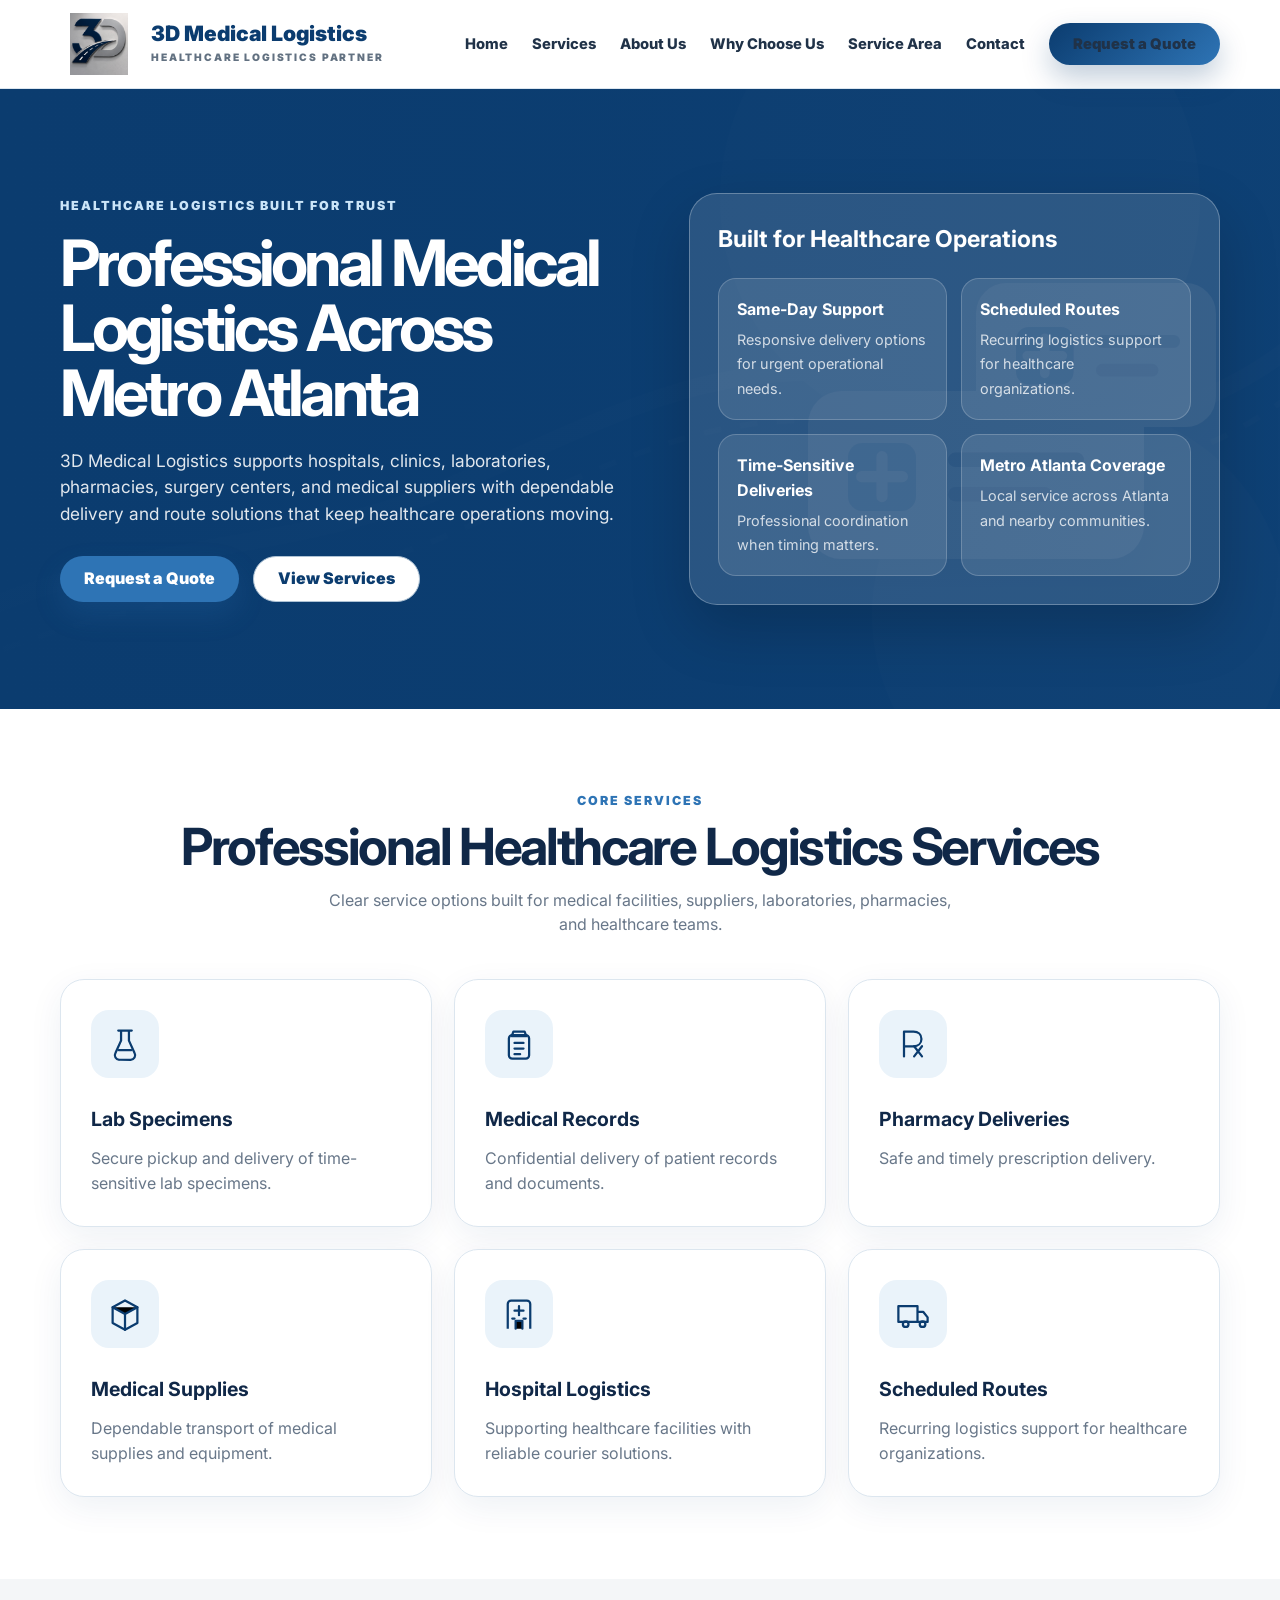
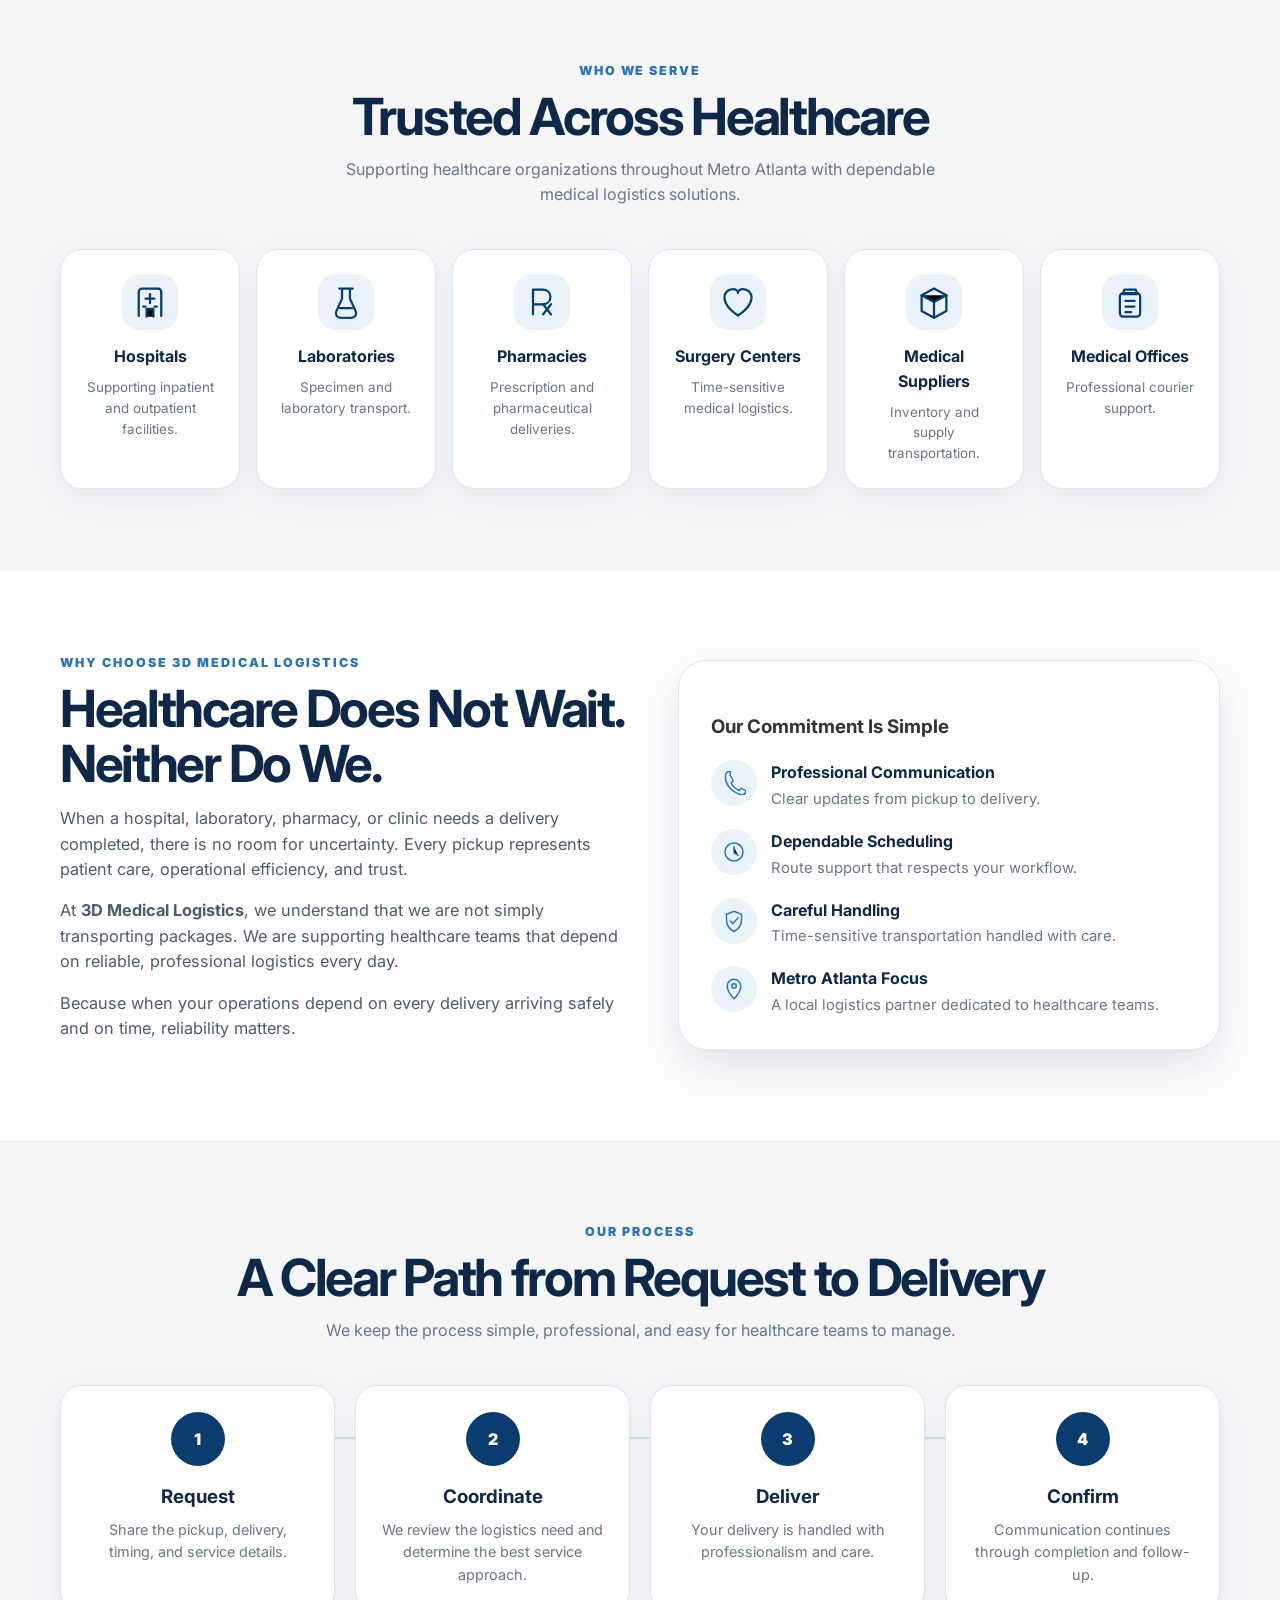
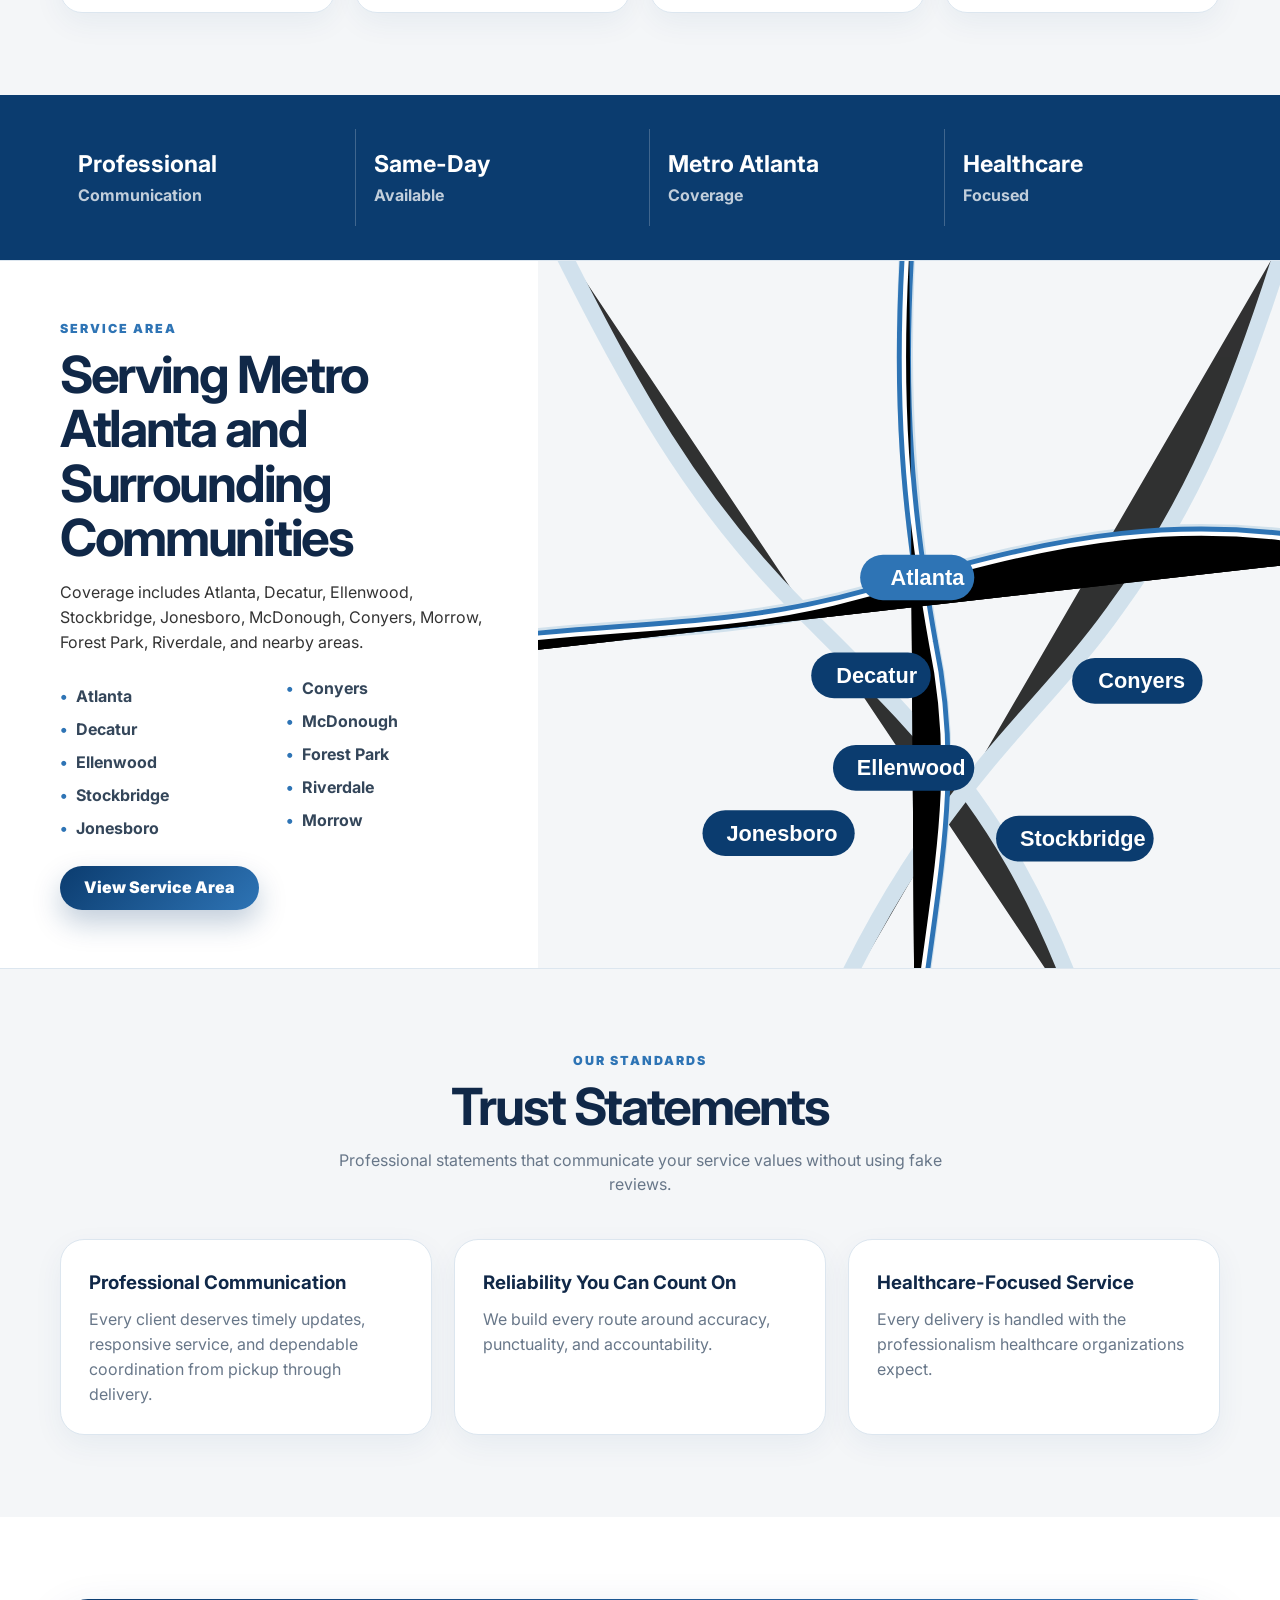
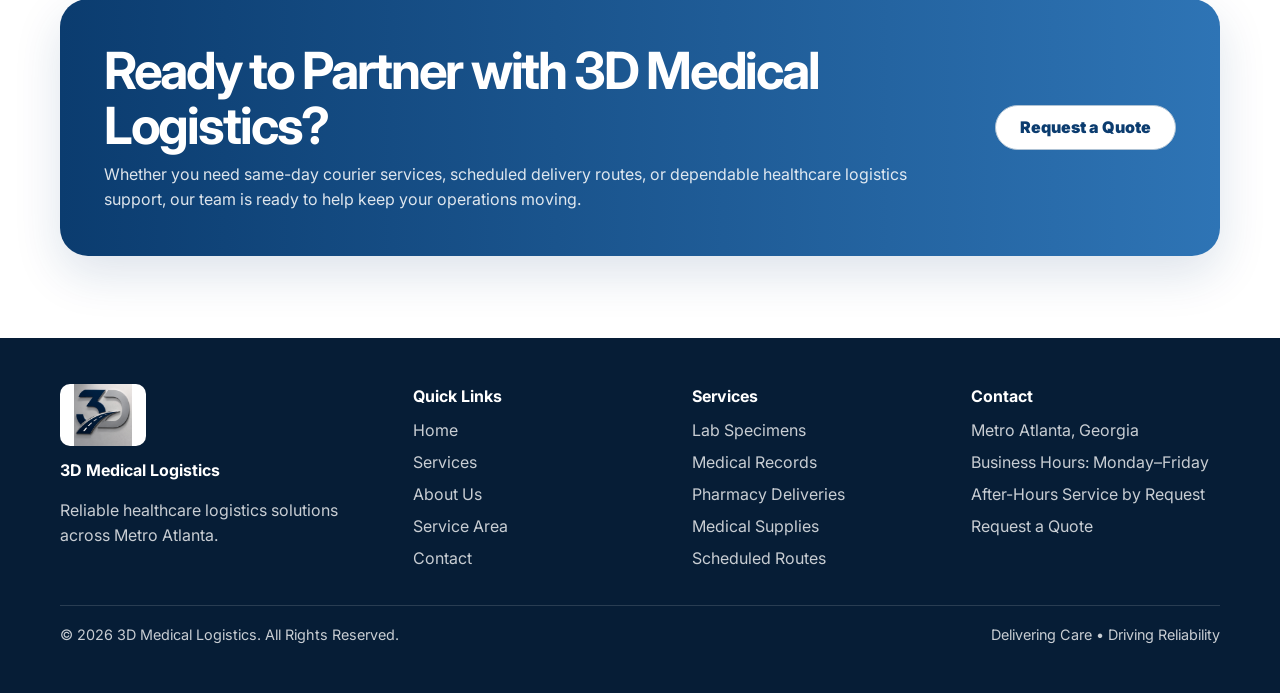
==== commit 31edac67: "Add files via upload" ====
--- a/3d-medical-logistics-site/index.html
+++ b/3d-medical-logistics-site/index.html
@@ -6,26 +6,36 @@
 </nav></div></header><main>
 <section class="hero"><div class="container hero-grid"><div><span class="kicker">Healthcare Logistics Built for Trust</span><h1>Professional Medical Logistics Across Metro Atlanta</h1><p>3D Medical Logistics supports hospitals, clinics, laboratories, pharmacies, surgery centers, and medical suppliers with dependable delivery and route solutions that keep healthcare operations moving.</p><div class="hero-actions"><a class="btn btn-blue" href="contact.html">Request a Quote</a><a class="btn btn-outline" href="services.html">View Services</a></div></div><div class="hero-panel"><h3>Built for Healthcare Operations</h3><div class="panel-grid"><div class="panel-item"><strong>Same-Day Support</strong><span>Responsive delivery options for urgent operational needs.</span></div><div class="panel-item"><strong>Scheduled Routes</strong><span>Recurring logistics support for healthcare organizations.</span></div><div class="panel-item"><strong>Time-Sensitive Deliveries</strong><span>Professional coordination when timing matters.</span></div><div class="panel-item"><strong>Metro Atlanta Coverage</strong><span>Local service across Atlanta and nearby communities.</span></div></div></div></div></section>
 <section class="section"><div class="container"><div class="section-head"><span class="eyebrow">Core Services</span><h2>Professional Healthcare Logistics Services</h2><p>Clear service options built for medical facilities, suppliers, laboratories, pharmacies, and healthcare teams.</p></div><div class="services-grid">
-<a class="service-card" href="services.html#lab-specimens"><div class="icon-box"><svg viewBox="0 0 64 64" aria-hidden="true"><path d="M20 8h24M25 8v18L15 48a8 8 0 0 0 7 12h20a8 8 0 0 0 7-12L39 26V8" fill="none" stroke="currentColor" stroke-width="4" stroke-linecap="round" stroke-linejoin="round"/><path d="M21 43h22" stroke="currentColor" stroke-width="4" stroke-linecap="round"/><path d="M26 52h12" stroke="currentColor" stroke-width="4" stroke-linecap="round"/></svg></div><h3>Lab Specimens</h3><p>Secure pickup and delivery of time-sensitive lab specimens.</p></a>
-<a class="service-card" href="services.html#medical-records"><div class="icon-box"><svg viewBox="0 0 64 64" aria-hidden="true"><path d="M22 10h20l3 8H19l3-8Z" fill="none" stroke="currentColor" stroke-width="4" stroke-linejoin="round"/><rect x="14" y="16" width="36" height="42" rx="6" fill="none" stroke="currentColor" stroke-width="4"/><path d="M24 30h16M24 40h16M24 50h10" stroke="currentColor" stroke-width="4" stroke-linecap="round"/></svg></div><h3>Medical Records</h3><p>Confidential delivery of patient records and documents.</p></a>
-<a class="service-card" href="services.html#pharmacy-deliveries"><div class="icon-box"><svg viewBox="0 0 64 64" aria-hidden="true"><path d="M16 54V10h17c8 0 14 5 14 13s-6 13-14 13H16" fill="none" stroke="currentColor" stroke-width="4" stroke-linecap="round" stroke-linejoin="round"/><path d="M34 36l14 18M48 36 34 54" stroke="currentColor" stroke-width="4" stroke-linecap="round"/></svg></div><h3>Pharmacy Deliveries</h3><p>Safe and timely prescription delivery.</p></a>
-<a class="service-card" href="services.html#medical-supplies"><div class="icon-box"><svg viewBox="0 0 64 64" aria-hidden="true"><path d="M10 20 32 8l22 12v28L32 60 10 48V20Z" fill="none" stroke="currentColor" stroke-width="4" stroke-linejoin="round"/><path d="M10 20l22 12 22-12M32 32v28M21 14l22 12" stroke="currentColor" stroke-width="4" stroke-linecap="round" stroke-linejoin="round"/></svg></div><h3>Medical Supplies</h3><p>Dependable transport of medical supplies and equipment.</p></a>
-<a class="service-card" href="services.html#hospital-clinic"><div class="icon-box"><svg viewBox="0 0 64 64" aria-hidden="true"><path d="M12 58V14a6 6 0 0 1 6-6h28a6 6 0 0 1 6 6v44" fill="none" stroke="currentColor" stroke-width="4" stroke-linejoin="round"/><path d="M26 58V44h12v14M32 18v16M24 26h16M20 40h4M40 40h4M20 30h4M40 30h4" stroke="currentColor" stroke-width="4" stroke-linecap="round" stroke-linejoin="round"/></svg></div><h3>Hospital & Clinic Courier</h3><p>Supporting healthcare facilities with reliable courier solutions.</p></a>
-<a class="service-card" href="services.html#scheduled-routes"><div class="icon-box"><svg viewBox="0 0 64 64" aria-hidden="true"><path d="M6 18h34v28H6V18Zm34 10h10l8 10v8H40V28Z" fill="none" stroke="currentColor" stroke-width="4" stroke-linejoin="round"/><circle cx="19" cy="50" r="5" fill="none" stroke="currentColor" stroke-width="4"/><circle cx="49" cy="50" r="5" fill="none" stroke="currentColor" stroke-width="4"/></svg></div><h3>Scheduled Routes</h3><p>Recurring logistics support for healthcare organizations.</p></a>
+<a class="service-card" href="services.html#lab-specimens"><div class="icon-box"><svg viewBox="0 0 64 64"><path d="M20 8h24M25 8v18L15 48a8 8 0 0 0 7 12h20a8 8 0 0 0 7-12L39 26V8" fill="none" stroke="currentColor" stroke-width="4" stroke-linecap="round" stroke-linejoin="round"/><path d="M21 43h22" stroke="currentColor" stroke-width="4" stroke-linecap="round"/></svg></div><h3>Lab Specimens</h3><p>Secure pickup and delivery of time-sensitive lab specimens.</p></a>
+<a class="service-card" href="services.html#medical-records"><div class="icon-box"><svg viewBox="0 0 64 64"><path d="M22 10h20l3 8H19l3-8Z" fill="none" stroke="currentColor" stroke-width="4" stroke-linejoin="round"/><rect x="14" y="16" width="36" height="42" rx="6" fill="none" stroke="currentColor" stroke-width="4"/><path d="M24 30h16M24 40h16M24 50h10" stroke="currentColor" stroke-width="4" stroke-linecap="round"/></svg></div><h3>Medical Records</h3><p>Confidential delivery of patient records and documents.</p></a>
+<a class="service-card" href="services.html#pharmacy-deliveries"><div class="icon-box"><svg viewBox="0 0 64 64"><path d="M16 54V10h17c8 0 14 5 14 13s-6 13-14 13H16" fill="none" stroke="currentColor" stroke-width="4" stroke-linecap="round" stroke-linejoin="round"/><path d="M34 36l14 18M48 36 34 54" stroke="currentColor" stroke-width="4" stroke-linecap="round"/></svg></div><h3>Pharmacy Deliveries</h3><p>Safe and timely prescription delivery.</p></a>
+<a class="service-card" href="services.html#medical-supplies"><div class="icon-box"><svg viewBox="0 0 64 64"><path d="M10 20 32 8l22 12v28L32 60 10 48V20Z" fill="none" stroke="currentColor" stroke-width="4" stroke-linejoin="round"/><path d="M10 20l22 12 22-12M32 32v28" stroke="currentColor" stroke-width="4" stroke-linecap="round" stroke-linejoin="round"/></svg></div><h3>Medical Supplies</h3><p>Dependable transport of medical supplies and equipment.</p></a>
+<a class="service-card" href="services.html#hospital-logistics"><div class="icon-box"><svg viewBox="0 0 64 64"><path d="M12 58V14a6 6 0 0 1 6-6h28a6 6 0 0 1 6 6v44" fill="none" stroke="currentColor" stroke-width="4" stroke-linejoin="round"/><path d="M26 58V44h12v14M32 18v16M24 26h16M20 40h4M40 40h4" stroke="currentColor" stroke-width="4" stroke-linecap="round" stroke-linejoin="round"/></svg></div><h3>Hospital Logistics</h3><p>Supporting healthcare facilities with reliable courier solutions.</p></a>
+<a class="service-card" href="services.html#scheduled-routes"><div class="icon-box"><svg viewBox="0 0 64 64"><path d="M6 18h34v28H6V18Zm34 10h10l8 10v8H40V28Z" fill="none" stroke="currentColor" stroke-width="4" stroke-linejoin="round"/><circle cx="19" cy="50" r="5" fill="none" stroke="currentColor" stroke-width="4"/><circle cx="49" cy="50" r="5" fill="none" stroke="currentColor" stroke-width="4"/></svg></div><h3>Scheduled Routes</h3><p>Recurring logistics support for healthcare organizations.</p></a>
 </div></div></section>
-<section class="section section-soft"><div class="container why-grid"><div><span class="eyebrow">Why Choose Us</span><h2>Built Around Reliability, Care, and Service</h2><p>Healthcare organizations need more than transportation. They need a logistics partner that understands professionalism, timing, communication, and accountability.</p></div><div class="check-list">
-<div class="check"><div class="mini"><svg viewBox="0 0 64 64" aria-hidden="true"><path d="M32 6 52 14v15c0 16-9 25-20 31C21 54 12 45 12 29V14l20-8Z" fill="none" stroke="currentColor" stroke-width="4" stroke-linejoin="round"/><path d="m22 32 7 7 14-16" fill="none" stroke="currentColor" stroke-width="4" stroke-linecap="round"/></svg></div><div><strong>Secure & Compliant</strong><span>Processes designed to protect sensitive healthcare-related materials.</span></div></div>
-<div class="check"><div class="mini"><svg viewBox="0 0 64 64" aria-hidden="true"><circle cx="32" cy="32" r="24" fill="none" stroke="currentColor" stroke-width="4"/><path d="M32 18v16l11 7" stroke="currentColor" stroke-width="4" stroke-linecap="round" stroke-linejoin="round"/></svg></div><div><strong>On-Time Delivery</strong><span>Time-sensitive support when timing and dependability matter most.</span></div></div>
-<div class="check"><div class="mini"><svg viewBox="0 0 64 64" aria-hidden="true"><path d="M32 58s18-18 18-34A18 18 0 0 0 14 24c0 16 18 34 18 34Z" fill="none" stroke="currentColor" stroke-width="4"/><circle cx="32" cy="24" r="6" fill="none" stroke="currentColor" stroke-width="4"/></svg></div><div><strong>Dependable Metro Atlanta Coverage</strong><span>Local route support across Atlanta and surrounding communities.</span></div></div>
-<div class="check"><div class="mini"><svg viewBox="0 0 64 64" aria-hidden="true"><circle cx="32" cy="20" r="10" fill="none" stroke="currentColor" stroke-width="4"/><path d="M14 56c3-14 13-20 18-20s15 6 18 20" fill="none" stroke="currentColor" stroke-width="4" stroke-linecap="round"/></svg></div><div><strong>Professional Couriers</strong><span>Clean, organized, and communication-driven service.</span></div></div>
+<section class="section section-soft"><div class="container"><div class="section-head"><span class="eyebrow">Who We Serve</span><h2>Trusted Across Healthcare</h2><p>Supporting healthcare organizations throughout Metro Atlanta with dependable medical logistics solutions.</p></div><div class="who-grid">
+<div class="who-card"><div class="icon-box"><svg viewBox="0 0 64 64"><path d="M12 58V14a6 6 0 0 1 6-6h28a6 6 0 0 1 6 6v44" fill="none" stroke="currentColor" stroke-width="4" stroke-linejoin="round"/><path d="M26 58V44h12v14M32 18v16M24 26h16M20 40h4M40 40h4" stroke="currentColor" stroke-width="4" stroke-linecap="round" stroke-linejoin="round"/></svg></div><h3>Hospitals</h3><p>Supporting inpatient and outpatient facilities.</p></div>
+<div class="who-card"><div class="icon-box"><svg viewBox="0 0 64 64"><path d="M20 8h24M25 8v18L15 48a8 8 0 0 0 7 12h20a8 8 0 0 0 7-12L39 26V8" fill="none" stroke="currentColor" stroke-width="4" stroke-linecap="round" stroke-linejoin="round"/><path d="M21 43h22" stroke="currentColor" stroke-width="4" stroke-linecap="round"/></svg></div><h3>Laboratories</h3><p>Specimen and laboratory transport.</p></div>
+<div class="who-card"><div class="icon-box"><svg viewBox="0 0 64 64"><path d="M16 54V10h17c8 0 14 5 14 13s-6 13-14 13H16" fill="none" stroke="currentColor" stroke-width="4" stroke-linecap="round" stroke-linejoin="round"/><path d="M34 36l14 18M48 36 34 54" stroke="currentColor" stroke-width="4" stroke-linecap="round"/></svg></div><h3>Pharmacies</h3><p>Prescription and pharmaceutical deliveries.</p></div>
+<div class="who-card"><div class="icon-box"><svg viewBox="0 0 64 64"><path d="M32 56S8 42 8 24c0-9 7-15 15-15 5 0 9 3 9 7 0-4 4-7 9-7 8 0 15 6 15 15 0 18-24 32-24 32Z" fill="none" stroke="currentColor" stroke-width="4" stroke-linejoin="round"/></svg></div><h3>Surgery Centers</h3><p>Time-sensitive medical logistics.</p></div>
+<div class="who-card"><div class="icon-box"><svg viewBox="0 0 64 64"><path d="M10 20 32 8l22 12v28L32 60 10 48V20Z" fill="none" stroke="currentColor" stroke-width="4" stroke-linejoin="round"/><path d="M10 20l22 12 22-12M32 32v28" stroke="currentColor" stroke-width="4" stroke-linecap="round" stroke-linejoin="round"/></svg></div><h3>Medical Suppliers</h3><p>Inventory and supply transportation.</p></div>
+<div class="who-card"><div class="icon-box"><svg viewBox="0 0 64 64"><path d="M22 10h20l3 8H19l3-8Z" fill="none" stroke="currentColor" stroke-width="4" stroke-linejoin="round"/><rect x="14" y="16" width="36" height="42" rx="6" fill="none" stroke="currentColor" stroke-width="4"/><path d="M24 30h16M24 40h16M24 50h10" stroke="currentColor" stroke-width="4" stroke-linecap="round"/></svg></div><h3>Medical Offices</h3><p>Professional courier support.</p></div>
 </div></div></section>
-<section class="section"><div class="container"><div class="section-head"><span class="eyebrow">Our Process</span><h2>A Clear Path from Request to Delivery</h2><p>We keep the process simple, professional, and easy for healthcare teams to manage.</p></div><div class="how"><div class="step"><div class="step-num">1</div><h3>Request</h3><p>Share the pickup, delivery, timing, and service details.</p></div><div class="step"><div class="step-num">2</div><h3>Coordinate</h3><p>We review the logistics need and determine the best service approach.</p></div><div class="step"><div class="step-num">3</div><h3>Deliver</h3><p>Your delivery is handled with professionalism and care.</p></div><div class="step"><div class="step-num">4</div><h3>Confirm</h3><p>Communication continues through completion and follow-up.</p></div></div></div></section>
+<section class="section"><div class="container why-human"><div class="why-copy"><span class="eyebrow">Why Choose 3D Medical Logistics</span><h2>Healthcare Does Not Wait. Neither Do We.</h2><p>When a hospital, laboratory, pharmacy, or clinic needs a delivery completed, there is no room for uncertainty. Every pickup represents patient care, operational efficiency, and trust.</p><p>At <strong>3D Medical Logistics</strong>, we understand that we are not simply transporting packages. We are supporting healthcare teams that depend on reliable, professional logistics every day.</p><p>Because when your operations depend on every delivery arriving safely and on time, reliability matters.</p></div><div class="commit-card"><h3>Our Commitment Is Simple</h3><div class="commit-list">
+<div class="commit"><div class="mini"><svg viewBox="0 0 64 64"><path d="M22 12 30 26l-6 6c5 10 12 16 22 20l6-6 12 8c-1 5-4 9-9 10C28 59 5 36 10 9c1-5 5-8 12-9v12Z" fill="none" stroke="currentColor" stroke-width="4" stroke-linejoin="round"/></svg></div><div><strong>Professional Communication</strong><span>Clear updates from pickup to delivery.</span></div></div>
+<div class="commit"><div class="mini"><svg viewBox="0 0 64 64"><circle cx="32" cy="32" r="24" fill="none" stroke="currentColor" stroke-width="4"/><path d="M32 18v16l11 7" stroke="currentColor" stroke-width="4" stroke-linecap="round"/></svg></div><div><strong>Dependable Scheduling</strong><span>Route support that respects your workflow.</span></div></div>
+<div class="commit"><div class="mini"><svg viewBox="0 0 64 64"><path d="M32 6 52 14v15c0 16-9 25-20 31C21 54 12 45 12 29V14l20-8Z" fill="none" stroke="currentColor" stroke-width="4"/><path d="m22 32 7 7 14-16" fill="none" stroke="currentColor" stroke-width="4" stroke-linecap="round"/></svg></div><div><strong>Careful Handling</strong><span>Time-sensitive transportation handled with care.</span></div></div>
+<div class="commit"><div class="mini"><svg viewBox="0 0 64 64"><path d="M32 58s18-18 18-34A18 18 0 0 0 14 24c0 16 18 34 18 34Z" fill="none" stroke="currentColor" stroke-width="4"/><circle cx="32" cy="24" r="6" fill="none" stroke="currentColor" stroke-width="4"/></svg></div><div><strong>Metro Atlanta Focus</strong><span>A local logistics partner dedicated to healthcare teams.</span></div></div>
+</div></div></div></section>
+<section class="section section-soft"><div class="container"><div class="section-head"><span class="eyebrow">Our Process</span><h2>A Clear Path from Request to Delivery</h2><p>We keep the process simple, professional, and easy for healthcare teams to manage.</p></div><div class="how"><div class="step"><div class="step-num">1</div><h3>Request</h3><p>Share the pickup, delivery, timing, and service details.</p></div><div class="step"><div class="step-num">2</div><h3>Coordinate</h3><p>We review the logistics need and determine the best service approach.</p></div><div class="step"><div class="step-num">3</div><h3>Deliver</h3><p>Your delivery is handled with professionalism and care.</p></div><div class="step"><div class="step-num">4</div><h3>Confirm</h3><p>Communication continues through completion and follow-up.</p></div></div></div></section>
+<section class="stats"><div class="container stats-grid"><div class="stat"><strong>Professional</strong><span>Communication</span></div><div class="stat"><strong>Same-Day</strong><span>Available</span></div><div class="stat"><strong>Metro Atlanta</strong><span>Coverage</span></div><div class="stat"><strong>Healthcare</strong><span>Focused</span></div></div></section>
 <section class="map-section"><div class="map-copy"><span class="eyebrow">Service Area</span><h2>Serving Metro Atlanta and Surrounding Communities</h2><p>Coverage includes Atlanta, Decatur, Ellenwood, Stockbridge, Jonesboro, McDonough, Conyers, Morrow, Forest Park, Riverdale, and nearby areas.</p><ul class="areas"><li>Atlanta</li><li>Decatur</li><li>Ellenwood</li><li>Stockbridge</li><li>Jonesboro</li><li>Conyers</li><li>McDonough</li><li>Forest Park</li><li>Riverdale</li><li>Morrow</li></ul><a class="btn btn-primary" href="service-area.html">View Service Area</a></div><div class="map-img"></div></section>
-<section class="section"><div class="container"><div class="cta"><div><h2>Ready for a Healthcare Logistics Partner?</h2><p>Request a quote for scheduled routes, same-day delivery, time-sensitive deliveries, or ongoing healthcare logistics support.</p></div><a class="btn btn-outline" href="contact.html">Request a Quote</a></div></div></section>
+<section class="section section-soft"><div class="container"><div class="section-head"><span class="eyebrow">Our Standards</span><h2>Trust Statements</h2><p>Professional statements that communicate your service values without using fake reviews.</p></div><div class="trust-values"><div class="value-card"><h3>Professional Communication</h3><p>Every client deserves timely updates, responsive service, and dependable coordination from pickup through delivery.</p></div><div class="value-card"><h3>Reliability You Can Count On</h3><p>We build every route around accuracy, punctuality, and accountability.</p></div><div class="value-card"><h3>Healthcare-Focused Service</h3><p>Every delivery is handled with the professionalism healthcare organizations expect.</p></div></div></div></section>
+<section class="section"><div class="container"><div class="cta"><div><h2>Ready to Partner with 3D Medical Logistics?</h2><p>Whether you need same-day courier services, scheduled delivery routes, or dependable healthcare logistics support, our team is ready to help keep your operations moving.</p></div><a class="btn btn-outline" href="contact.html">Request a Quote</a></div></div></section>
 </main><footer class="footer"><div class="container">
-<div class="footer-grid"><div><img src="assets/logo.png" alt="3D Medical Logistics logo"><strong>3D Medical Logistics</strong><p>Professional healthcare logistics support across Metro Atlanta.</p></div>
-<div><h4>Company</h4><a href="about.html">About Us</a><a href="services.html">Services</a><a href="why-choose-us.html">Why Choose Us</a><a href="contact.html">Request a Quote</a></div>
-<div><h4>Services</h4><a href="services.html">Lab Specimens</a><a href="services.html">Medical Records</a><a href="services.html">Pharmacy Deliveries</a><a href="services.html">Medical Supplies</a></div>
-<div><h4>Contact</h4><a href="contact.html">Metro Atlanta, Georgia</a><a href="contact.html">Business Hours: Monday–Friday</a><a href="contact.html">After-Hours Service by Request</a></div></div>
+<div class="footer-grid"><div><img src="assets/logo.png" alt="3D Medical Logistics logo"><strong>3D Medical Logistics</strong><p>Reliable healthcare logistics solutions across Metro Atlanta.</p></div>
+<div><h4>Quick Links</h4><a href="index.html">Home</a><a href="services.html">Services</a><a href="about.html">About Us</a><a href="service-area.html">Service Area</a><a href="contact.html">Contact</a></div>
+<div><h4>Services</h4><a href="services.html">Lab Specimens</a><a href="services.html">Medical Records</a><a href="services.html">Pharmacy Deliveries</a><a href="services.html">Medical Supplies</a><a href="services.html">Scheduled Routes</a></div>
+<div><h4>Contact</h4><a href="contact.html">Metro Atlanta, Georgia</a><a href="contact.html">Business Hours: Monday–Friday</a><a href="contact.html">After-Hours Service by Request</a><a href="contact.html">Request a Quote</a></div></div>
 <div class="footer-bottom"><span>© <span data-year></span> 3D Medical Logistics. All Rights Reserved.</span><span>Delivering Care • Driving Reliability</span></div>
 </div></footer><script src="script.js"></script></body></html>
--- a/3d-medical-logistics-site/styles.css
+++ b/3d-medical-logistics-site/styles.css
@@ -1,115 +1,23 @@
 
 @import url('https://fonts.googleapis.com/css2?family=Inter:wght@400;500;600;700;800;900&display=swap');
 :root{--navy:#0B3C6F;--blue:#2E74B5;--light:#F4F6F8;--text:#333333;--muted:#687789;--white:#fff;--line:#DCE6EF;--shadow:0 18px 48px rgba(11,60,111,.14)}
-*{box-sizing:border-box}
-html{scroll-behavior:smooth}
-body{margin:0;font-family:Inter,Arial,sans-serif;color:var(--text);background:white;line-height:1.55}
-a{text-decoration:none;color:inherit}
-img{display:block;max-width:100%}
-.container{width:min(1160px,calc(100% - 40px));margin:auto}
-.header{position:sticky;top:0;z-index:40;background:#fff;border-bottom:1px solid var(--line)}
-.nav{height:88px;display:flex;align-items:center;justify-content:space-between;gap:24px}
-.brand{display:flex;align-items:center;gap:13px;min-width:260px}
-.brand img{width:78px;height:62px;object-fit:contain;flex:0 0 auto}
-.brand strong{display:block;color:var(--navy);font-weight:900;font-size:1.32rem;line-height:1}
-.brand small{display:block;margin-top:6px;color:#627181;text-transform:uppercase;font-weight:900;letter-spacing:.18em;font-size:.64rem}
-.links{display:flex;align-items:center;gap:24px;font-weight:800;font-size:.92rem;white-space:nowrap}
-.links a{color:#203248}
-.links a:hover,.links a.active{color:var(--blue)}
-.menu{display:none;border:0;background:var(--navy);color:white;border-radius:12px;padding:10px 14px;font-weight:900}
-.btn{display:inline-flex;align-items:center;justify-content:center;border-radius:999px;border:0;padding:13px 24px;font-weight:900;white-space:nowrap;line-height:1.1}
-.btn-primary{background:var(--navy);color:white;box-shadow:0 13px 28px rgba(11,60,111,.25)}
-.btn-blue{background:var(--blue);color:white;box-shadow:0 13px 28px rgba(46,116,181,.2)}
-.btn-outline{background:white;color:var(--navy);border:1px solid #AEC2D4}
-.hero{background:linear-gradient(90deg,rgba(11,60,111,.98),rgba(11,60,111,.92)),url('assets/hero-bg.svg') center/cover no-repeat;color:white}
-.hero-grid{min-height:620px;display:grid;grid-template-columns:1.05fr .95fr;gap:42px;align-items:center;padding:70px 0}
-.kicker{display:block;color:#CBE5F8;text-transform:uppercase;letter-spacing:.16em;font-size:.78rem;font-weight:900;margin-bottom:14px}
-h1{font-size:clamp(3rem,5vw,5.2rem);letter-spacing:-.06em;line-height:1.02;margin:0 0 22px;color:white}
-.hero p{font-size:1.08rem;max-width:640px;color:rgba(255,255,255,.88);margin:0 0 28px}
-.hero-actions{display:flex;gap:14px;flex-wrap:wrap}
-.hero-panel{background:rgba(255,255,255,.12);border:1px solid rgba(255,255,255,.28);border-radius:28px;padding:28px;box-shadow:0 24px 60px rgba(0,0,0,.18)}
-.hero-panel h3{margin:0 0 20px;font-size:1.45rem}
-.panel-grid{display:grid;grid-template-columns:1fr 1fr;gap:14px}
-.panel-item{background:rgba(255,255,255,.1);border:1px solid rgba(255,255,255,.2);border-radius:18px;padding:18px}
-.panel-item strong{display:block;color:white;margin-bottom:5px}
-.panel-item span{color:rgba(255,255,255,.77);font-size:.9rem}
-.section{padding:82px 0}
-.section-soft{background:var(--light)}
-.section-blue{background:var(--navy);color:white}
-.section-head{text-align:center;margin-bottom:42px}
-.eyebrow{display:block;color:var(--blue);text-transform:uppercase;letter-spacing:.16em;font-size:.78rem;font-weight:900;margin-bottom:9px}
-h2{font-size:clamp(2.25rem,4vw,3.6rem);line-height:1.06;letter-spacing:-.045em;color:#102848;margin:0}
-.section-blue h2{color:white}
-.section-head p{max-width:650px;margin:14px auto 0;color:var(--muted)}
-.section-blue .section-head p{color:rgba(255,255,255,.75)}
-.services-grid{display:grid;grid-template-columns:repeat(3,1fr);gap:22px}
-.service-card{background:#fff;border:1px solid var(--line);border-radius:24px;padding:28px;box-shadow:0 10px 34px rgba(11,60,111,.07);transition:.22s ease;position:relative;overflow:hidden}
-.service-card:before{content:"";position:absolute;left:0;top:0;height:5px;width:100%;background:var(--blue);transform:scaleX(0);transform-origin:left;transition:.22s ease}
-.service-card:hover{transform:translateY(-7px);box-shadow:var(--shadow)}
-.service-card:hover:before{transform:scaleX(1)}
-.icon-box{width:64px;height:64px;border-radius:18px;background:#EAF3FA;color:var(--navy);display:grid;place-items:center;margin-bottom:22px;transition:.22s ease}
-.icon-box svg{width:34px;height:34px}
-.service-card:hover .icon-box{background:var(--navy);color:white;transform:scale(1.05)}
-.service-card h3{margin:0 0 10px;font-size:1.2rem;color:#102848}
-.service-card p{margin:0;color:var(--muted)}
-.why-grid{display:grid;grid-template-columns:1fr 1fr;gap:42px;align-items:center}
-.check-list{background:white;border:1px solid var(--line);border-radius:24px;padding:26px;box-shadow:var(--shadow)}
-.check{display:grid;grid-template-columns:42px 1fr;gap:14px;align-items:start;margin:16px 0}
-.check .mini{width:42px;height:42px;border-radius:50%;background:#EAF3FA;color:var(--blue);display:grid;place-items:center}
-.check .mini svg{width:22px;height:22px}
-.check strong{display:block;color:#102848}
-.check span{font-size:.93rem;color:var(--muted)}
-.how{display:grid;grid-template-columns:repeat(4,1fr);gap:20px}
-.step{background:#fff;border:1px solid var(--line);border-radius:22px;padding:26px;text-align:center;box-shadow:0 10px 30px rgba(11,60,111,.06)}
-.step-num{width:54px;height:54px;border-radius:50%;background:var(--navy);color:white;display:grid;place-items:center;font-weight:900;margin:0 auto 16px}
-.step h3{margin:0;color:#102848}
-.step p{font-size:.9rem;color:var(--muted);margin:8px 0 0}
-.map-section{display:grid;grid-template-columns:.42fr .58fr;background:#fff;border-top:1px solid var(--line);border-bottom:1px solid var(--line)}
-.map-copy{padding:58px 42px 58px max(42px,calc((100vw - 1160px)/2))}
-.areas{columns:2;list-style:none;padding:0;margin:22px 0}
-.areas li{font-weight:700;color:#34465A;margin:8px 0}
-.areas li:before{content:"•";color:var(--blue);margin-right:8px}
-.map-img{min-height:460px;background:url('assets/map.svg') center/cover no-repeat}
-.cta{background:linear-gradient(90deg,var(--navy),var(--blue));border-radius:28px;color:white;padding:44px;display:grid;grid-template-columns:1fr auto;align-items:center;gap:24px;box-shadow:var(--shadow)}
-.cta h2{color:white}
-.cta p{margin:10px 0 0;color:rgba(255,255,255,.86)}
-.footer{background:#061D36;color:rgba(255,255,255,.78);padding:42px 0}
-.footer-grid{display:grid;grid-template-columns:1.3fr 1fr 1fr 1fr;gap:30px}
-.footer img{width:86px;height:62px;object-fit:contain;background:white;border-radius:10px;margin-bottom:12px}
-.footer h4,.footer strong{color:white;margin:0 0 10px}
-.footer a{display:block;color:rgba(255,255,255,.78);margin:7px 0}
-.footer-bottom{border-top:1px solid rgba(255,255,255,.14);margin-top:28px;padding-top:18px;display:flex;justify-content:space-between;gap:16px;flex-wrap:wrap;font-size:.9rem}
-.page-hero{background:linear-gradient(180deg,#fff,var(--light));padding:70px 0;text-align:center;border-bottom:1px solid var(--line)}
-.page-hero h1{color:#102848;font-size:clamp(2.6rem,5vw,4.3rem)}
-.content-grid{display:grid;grid-template-columns:repeat(2,1fr);gap:20px}
-.content-card{background:white;border:1px solid var(--line);border-radius:20px;padding:26px;box-shadow:0 10px 28px rgba(11,60,111,.06)}
-.content-card h3{color:var(--navy);margin:0 0 8px}
-.content-card p{color:var(--muted);margin:0}
-.form-card{background:#fff;border:1px solid var(--line);border-radius:22px;padding:30px;box-shadow:var(--shadow)}
-.form-grid{display:grid;grid-template-columns:1fr 1fr;gap:16px}
-label{display:block;font-size:.85rem;font-weight:900;color:var(--navy);margin-bottom:7px}
-input,select,textarea{width:100%;border:1px solid #D3DFEA;border-radius:13px;padding:13px 14px;font:inherit;color:var(--text)}
-textarea{min-height:130px;resize:vertical}
-.full{grid-column:1/-1}
-@media(max-width:1050px){
-  .menu{display:block}
-  .links{display:none;position:absolute;top:88px;left:20px;right:20px;background:white;border:1px solid var(--line);box-shadow:var(--shadow);border-radius:18px;padding:16px;flex-direction:column;align-items:stretch;white-space:normal}
-  .links.open{display:flex}
-  .hero-grid,.why-grid,.map-section,.cta{grid-template-columns:1fr}
-  .services-grid{grid-template-columns:repeat(2,1fr)}
-  .how{grid-template-columns:repeat(2,1fr)}
-  .map-copy{padding:50px 24px}
-  .footer-grid{grid-template-columns:1fr 1fr}
-}
-@media(max-width:650px){
-  .container{width:min(100% - 28px,1160px)}
-  .nav{height:82px}
-  .brand{min-width:0}
-  .brand img{width:58px;height:48px}
-  .brand strong{font-size:1.02rem}
-  .brand small{font-size:.5rem;letter-spacing:.12em}
-  .hero-grid{padding:46px 0;min-height:auto}
-  h1{font-size:2.75rem}
-  .panel-grid,.services-grid,.how,.content-grid,.form-grid,.footer-grid{grid-template-columns:1fr}
-  .section{padding:58px 0}
-}
+*{box-sizing:border-box}html{scroll-behavior:smooth}body{margin:0;font-family:Inter,Arial,sans-serif;color:var(--text);background:white;line-height:1.55}a{text-decoration:none;color:inherit}img{display:block;max-width:100%}.container{width:min(1160px,calc(100% - 40px));margin:auto}
+.header{position:sticky;top:0;z-index:40;background:#fff;border-bottom:1px solid var(--line)}.nav{height:88px;display:flex;align-items:center;justify-content:space-between;gap:24px}.brand{display:flex;align-items:center;gap:13px;min-width:260px}.brand img{width:78px;height:62px;object-fit:contain;flex:0 0 auto}.brand strong{display:block;color:var(--navy);font-weight:900;font-size:1.32rem;line-height:1}.brand small{display:block;margin-top:6px;color:#627181;text-transform:uppercase;font-weight:900;letter-spacing:.18em;font-size:.64rem}.links{display:flex;align-items:center;gap:24px;font-weight:800;font-size:.92rem;white-space:nowrap}.links a{color:#203248}.links a:hover,.links a.active{color:var(--blue)}.menu{display:none;border:0;background:var(--navy);color:white;border-radius:12px;padding:10px 14px;font-weight:900}
+.btn{display:inline-flex;align-items:center;justify-content:center;border-radius:999px;border:0;padding:13px 24px;font-weight:900;white-space:nowrap;line-height:1.1;transition:.2s ease}.btn:hover{transform:translateY(-2px)}.btn-primary{background:linear-gradient(135deg,var(--navy),var(--blue));color:white;box-shadow:0 13px 28px rgba(11,60,111,.25)}.btn-blue{background:var(--blue);color:white;box-shadow:0 13px 28px rgba(46,116,181,.2)}.btn-outline{background:white;color:var(--navy);border:1px solid #AEC2D4}
+.hero{background:linear-gradient(90deg,rgba(11,60,111,.98),rgba(11,60,111,.92)),url('assets/hero-bg.svg') center/cover no-repeat;color:white}.hero-grid{min-height:620px;display:grid;grid-template-columns:1.05fr .95fr;gap:42px;align-items:center;padding:70px 0}.kicker{display:block;color:#CBE5F8;text-transform:uppercase;letter-spacing:.16em;font-size:.78rem;font-weight:900;margin-bottom:14px}h1{font-size:clamp(3rem,5vw,5.2rem);letter-spacing:-.06em;line-height:1.02;margin:0 0 22px;color:white}.hero p{font-size:1.08rem;max-width:640px;color:rgba(255,255,255,.88);margin:0 0 28px}.hero-actions{display:flex;gap:14px;flex-wrap:wrap}
+.hero-panel{background:rgba(255,255,255,.12);border:1px solid rgba(255,255,255,.28);border-radius:28px;padding:28px;box-shadow:0 24px 60px rgba(0,0,0,.18)}.hero-panel h3{margin:0 0 20px;font-size:1.45rem}.panel-grid{display:grid;grid-template-columns:1fr 1fr;gap:14px}.panel-item{background:rgba(255,255,255,.1);border:1px solid rgba(255,255,255,.2);border-radius:18px;padding:18px;animation:fadeUp .65s ease both}.panel-item:nth-child(2){animation-delay:.12s}.panel-item:nth-child(3){animation-delay:.24s}.panel-item:nth-child(4){animation-delay:.36s}.panel-item strong{display:block;color:white;margin-bottom:5px}.panel-item span{color:rgba(255,255,255,.77);font-size:.9rem}
+@keyframes fadeUp{from{opacity:0;transform:translateY(16px)}to{opacity:1;transform:translateY(0)}}
+.section{padding:82px 0}.section-soft{background:var(--light)}.section-blue{background:var(--navy);color:white}.section-head{text-align:center;margin-bottom:42px}.eyebrow{display:block;color:var(--blue);text-transform:uppercase;letter-spacing:.16em;font-size:.78rem;font-weight:900;margin-bottom:9px}h2{font-size:clamp(2.25rem,4vw,3.6rem);line-height:1.06;letter-spacing:-.045em;color:#102848;margin:0}.section-blue h2{color:white}.section-head p{max-width:650px;margin:14px auto 0;color:var(--muted)}.section-blue .section-head p{color:rgba(255,255,255,.75)}
+.services-grid{display:grid;grid-template-columns:repeat(3,1fr);gap:22px}.service-card{background:#fff;border:1px solid var(--line);border-radius:24px;padding:30px;box-shadow:0 10px 34px rgba(11,60,111,.07);transition:.22s ease;position:relative;overflow:hidden;min-height:236px}.service-card:before{content:"";position:absolute;left:0;top:0;height:5px;width:100%;background:var(--blue);transform:scaleX(0);transform-origin:left;transition:.22s ease}.service-card:hover{transform:translateY(-7px);box-shadow:var(--shadow)}.service-card:hover:before{transform:scaleX(1)}.icon-box{width:68px;height:68px;border-radius:18px;background:#EAF3FA;color:var(--navy);display:grid;place-items:center;margin-bottom:26px;transition:.22s ease}.icon-box svg{width:36px;height:36px}.service-card:hover .icon-box{background:var(--navy);color:white;transform:scale(1.05)}.service-card h3{margin:0 0 12px;font-size:1.22rem;color:#102848}.service-card p{margin:0;color:var(--muted)}
+.who-grid{display:grid;grid-template-columns:repeat(6,1fr);gap:16px}.who-card{background:#fff;border:1px solid var(--line);border-radius:22px;padding:24px;text-align:center;box-shadow:0 10px 30px rgba(11,60,111,.06)}.who-card .icon-box{margin:0 auto 14px;width:56px;height:56px}.who-card h3{font-size:1rem;margin:0 0 8px;color:#102848}.who-card p{font-size:.84rem;margin:0;color:var(--muted)}
+.why-human{display:grid;grid-template-columns:1fr .95fr;gap:48px;align-items:center}.why-copy p{font-size:1.02rem;color:#4C5C6F}.commit-card{background:white;border:1px solid var(--line);border-radius:28px;padding:32px;box-shadow:var(--shadow)}.commit-list{display:grid;gap:18px;margin-top:18px}.commit{display:grid;grid-template-columns:46px 1fr;gap:14px;align-items:start}.mini{width:46px;height:46px;border-radius:50%;background:#EAF3FA;color:var(--blue);display:grid;place-items:center;flex:0 0 auto}.mini svg{width:24px;height:24px}.commit strong{display:block;color:#102848;margin-bottom:3px}.commit span{display:block;color:var(--muted);font-size:.93rem}
+.how{display:grid;grid-template-columns:repeat(4,1fr);gap:20px;position:relative}.how:before{content:"";position:absolute;left:12.5%;right:12.5%;top:52px;height:2px;background:#C9DDEA;z-index:0}.step{background:#fff;border:1px solid var(--line);border-radius:22px;padding:26px;text-align:center;box-shadow:0 10px 30px rgba(11,60,111,.06);position:relative;z-index:1}.step-num{width:54px;height:54px;border-radius:50%;background:var(--navy);color:white;display:grid;place-items:center;font-weight:900;margin:0 auto 16px}.step h3{margin:0;color:#102848}.step p{font-size:.9rem;color:var(--muted);margin:8px 0 0}
+.stats{background:var(--navy);color:white;padding:34px 0}.stats-grid{display:grid;grid-template-columns:repeat(4,1fr);gap:18px}.stat{padding:18px;border-left:1px solid rgba(255,255,255,.22)}.stat:first-child{border-left:0}.stat strong{display:block;font-size:1.45rem}.stat span{color:rgba(255,255,255,.75);font-weight:700}
+.map-section{display:grid;grid-template-columns:.42fr .58fr;background:#fff;border-top:1px solid var(--line);border-bottom:1px solid var(--line)}.map-copy{padding:58px 42px 58px max(42px,calc((100vw - 1160px)/2))}.areas{columns:2;list-style:none;padding:0;margin:22px 0}.areas li{font-weight:700;color:#34465A;margin:8px 0}.areas li:before{content:"•";color:var(--blue);margin-right:8px}.map-img{min-height:460px;background:url('assets/map.svg') center/cover no-repeat}
+.trust-values{display:grid;grid-template-columns:repeat(3,1fr);gap:22px}.value-card{background:white;border:1px solid var(--line);border-radius:24px;padding:28px;box-shadow:0 10px 30px rgba(11,60,111,.06)}.value-card h3{color:#102848;margin:0 0 10px}.value-card p{margin:0;color:var(--muted)}
+.cta{background:linear-gradient(90deg,var(--navy),var(--blue));border-radius:28px;color:white;padding:44px;display:grid;grid-template-columns:1fr auto;align-items:center;gap:24px;box-shadow:var(--shadow)}.cta h2{color:white}.cta p{margin:10px 0 0;color:rgba(255,255,255,.86)}
+.footer{background:#061D36;color:rgba(255,255,255,.78);padding:46px 0}.footer-grid{display:grid;grid-template-columns:1.3fr 1fr 1fr 1fr;gap:30px}.footer img{width:86px;height:62px;object-fit:contain;background:white;border-radius:10px;margin-bottom:12px}.footer h4,.footer strong{color:white;margin:0 0 10px}.footer a{display:block;color:rgba(255,255,255,.78);margin:7px 0}.footer-bottom{border-top:1px solid rgba(255,255,255,.14);margin-top:28px;padding-top:18px;display:flex;justify-content:space-between;gap:16px;flex-wrap:wrap;font-size:.9rem}
+.page-hero{background:linear-gradient(180deg,#fff,var(--light));padding:70px 0;text-align:center;border-bottom:1px solid var(--line)}.page-hero h1{color:#102848;font-size:clamp(2.6rem,5vw,4.3rem)}.page-hero p{color:var(--muted);max-width:740px;margin:12px auto 0}.content-grid{display:grid;grid-template-columns:repeat(2,1fr);gap:20px}.content-card{background:white;border:1px solid var(--line);border-radius:20px;padding:26px;box-shadow:0 10px 28px rgba(11,60,111,.06)}.content-card h3{color:var(--navy);margin:0 0 8px}.content-card p{color:var(--muted);margin:0}
+.form-card{background:#fff;border:1px solid var(--line);border-radius:22px;padding:30px;box-shadow:var(--shadow)}.form-grid{display:grid;grid-template-columns:1fr 1fr;gap:16px}label{display:block;font-size:.85rem;font-weight:900;color:var(--navy);margin-bottom:7px}input,select,textarea{width:100%;border:1px solid #D3DFEA;border-radius:13px;padding:13px 14px;font:inherit;color:var(--text)}textarea{min-height:130px;resize:vertical}.full{grid-column:1/-1}
+@media(max-width:1100px){.menu{display:block}.links{display:none;position:absolute;top:88px;left:20px;right:20px;background:white;border:1px solid var(--line);box-shadow:var(--shadow);border-radius:18px;padding:16px;flex-direction:column;align-items:stretch;white-space:normal}.links.open{display:flex}.hero-grid,.why-human,.map-section,.cta{grid-template-columns:1fr}.services-grid{grid-template-columns:repeat(2,1fr)}.who-grid{grid-template-columns:repeat(3,1fr)}.stats-grid,.how{grid-template-columns:repeat(2,1fr)}.how:before{display:none}.map-copy{padding:50px 24px}.footer-grid{grid-template-columns:1fr 1fr}}
+@media(max-width:650px){.container{width:min(100% - 28px,1160px)}.nav{height:82px}.brand{min-width:0}.brand img{width:58px;height:48px}.brand strong{font-size:1.02rem}.brand small{font-size:.5rem;letter-spacing:.12em}.hero-grid{padding:46px 0;min-height:auto}h1{font-size:2.75rem}.panel-grid,.services-grid,.who-grid,.how,.stats-grid,.trust-values,.content-grid,.form-grid,.footer-grid{grid-template-columns:1fr}.section{padding:58px 0}.hero-panel{padding:20px}}
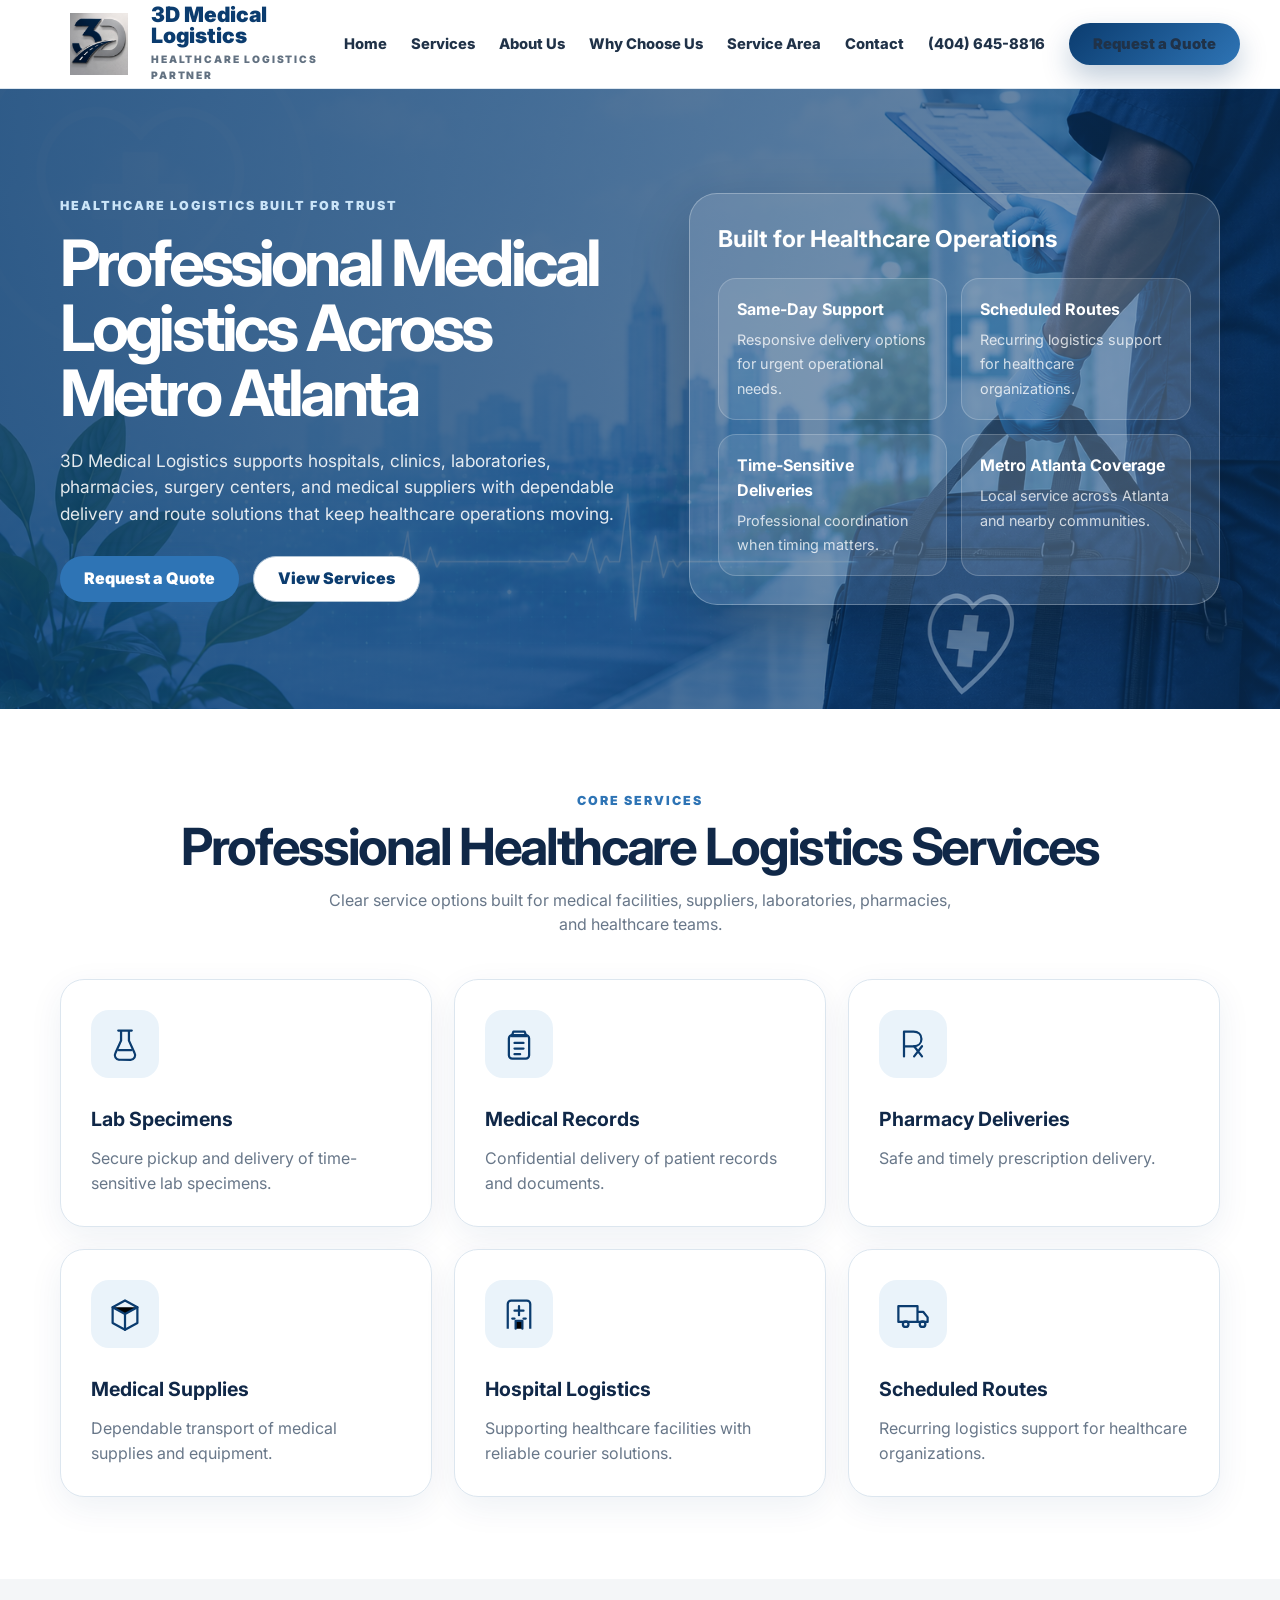
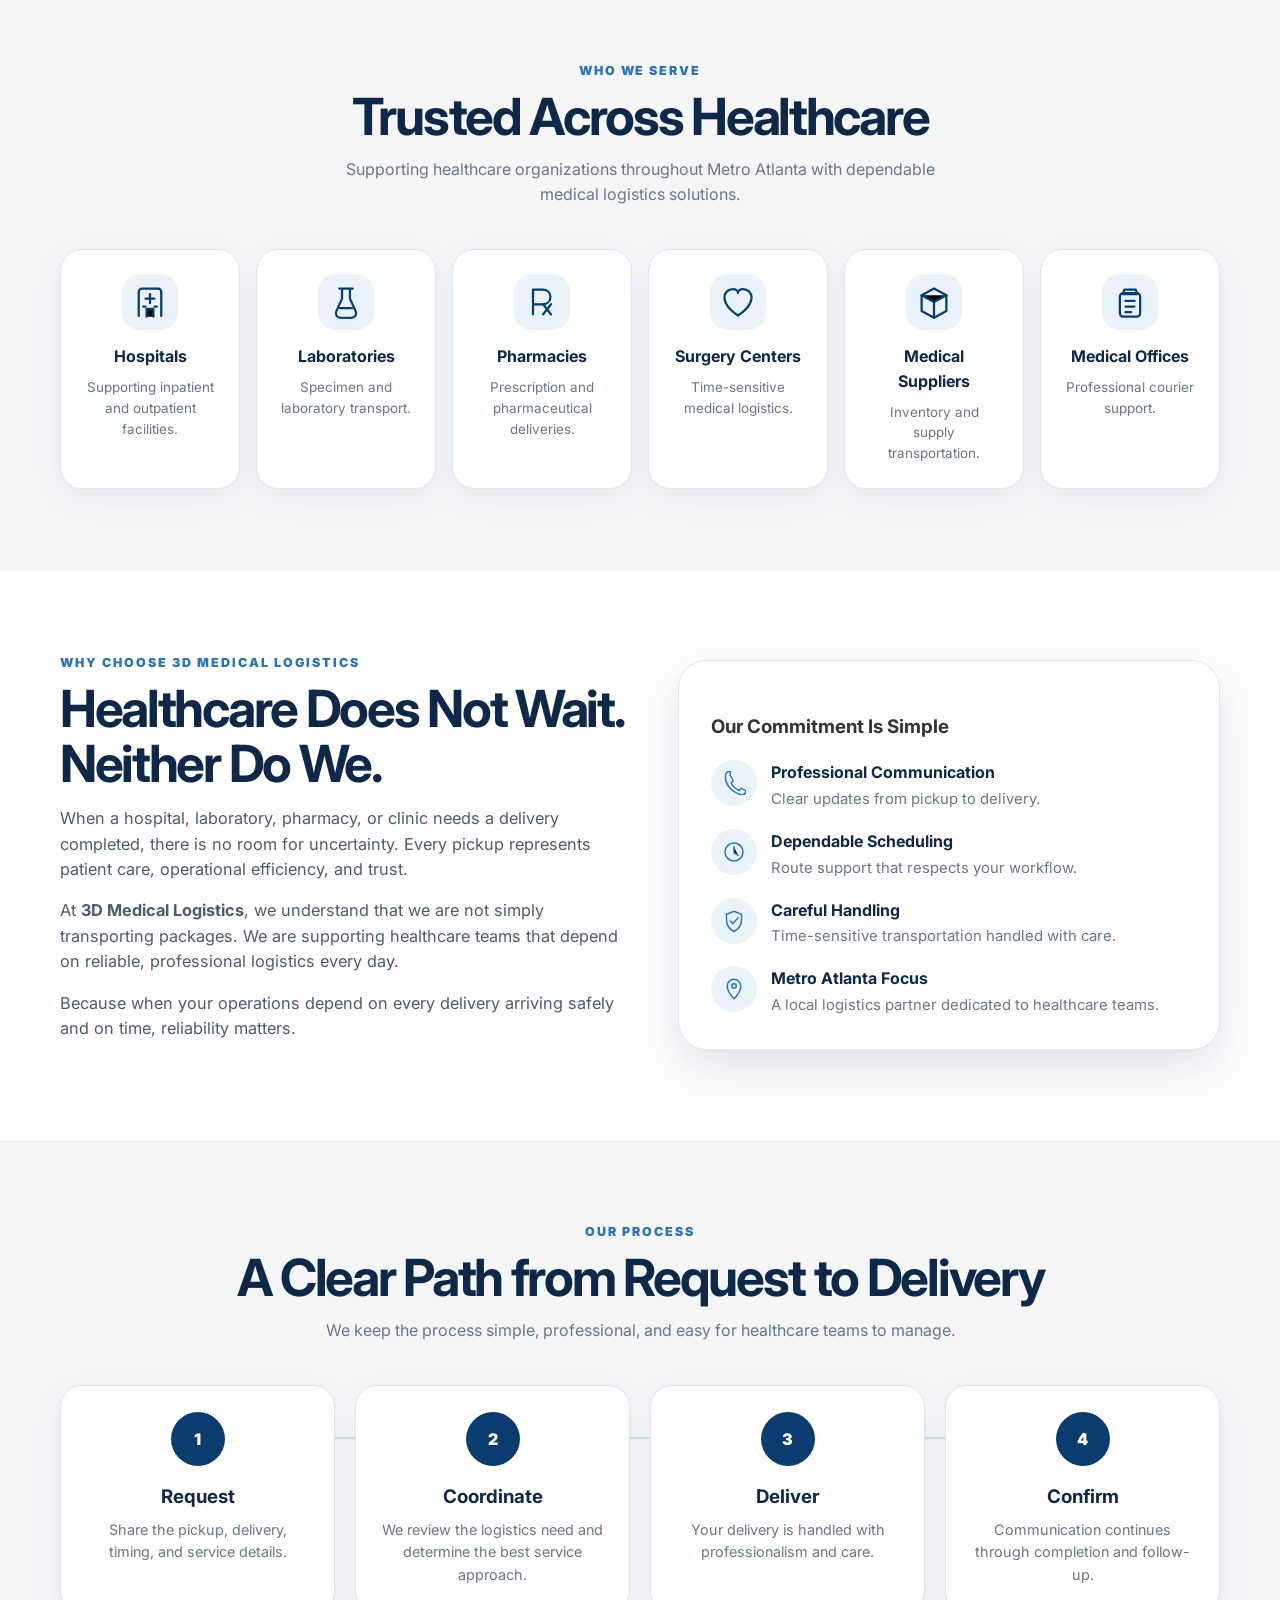
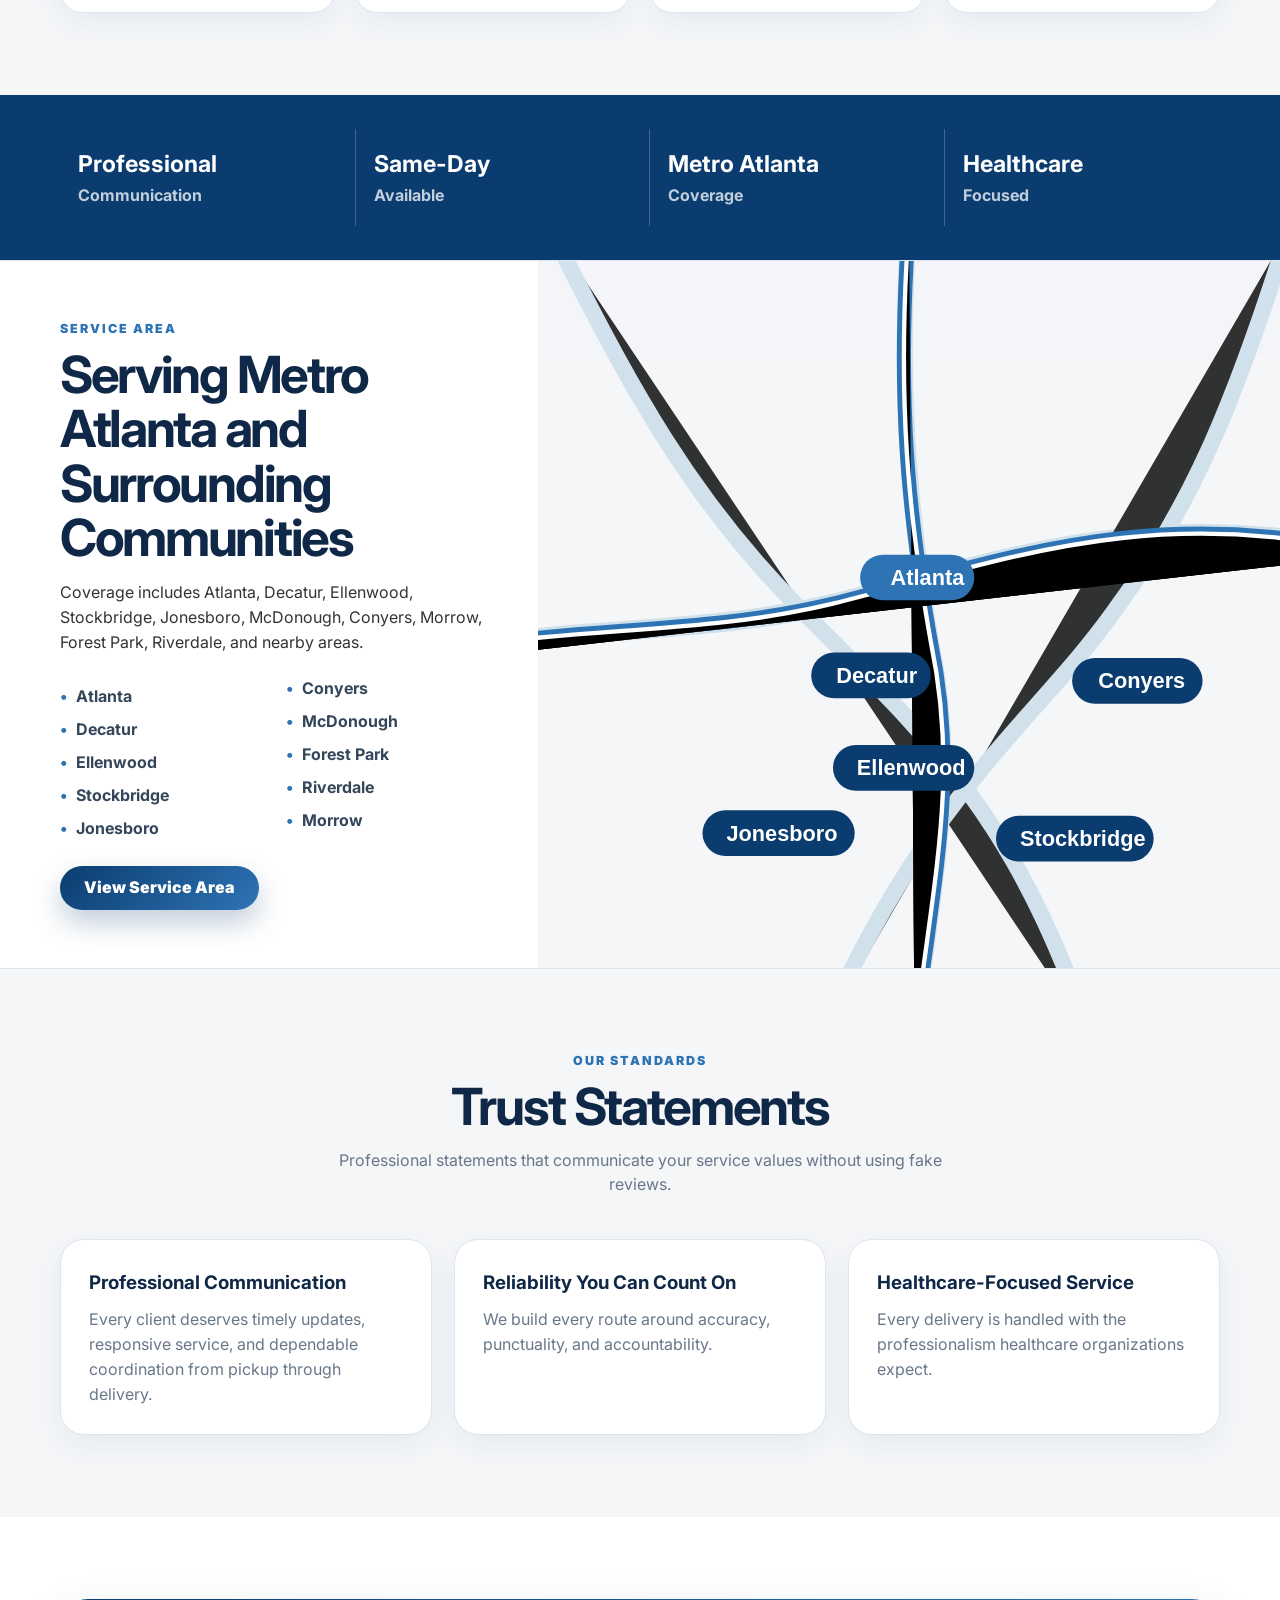
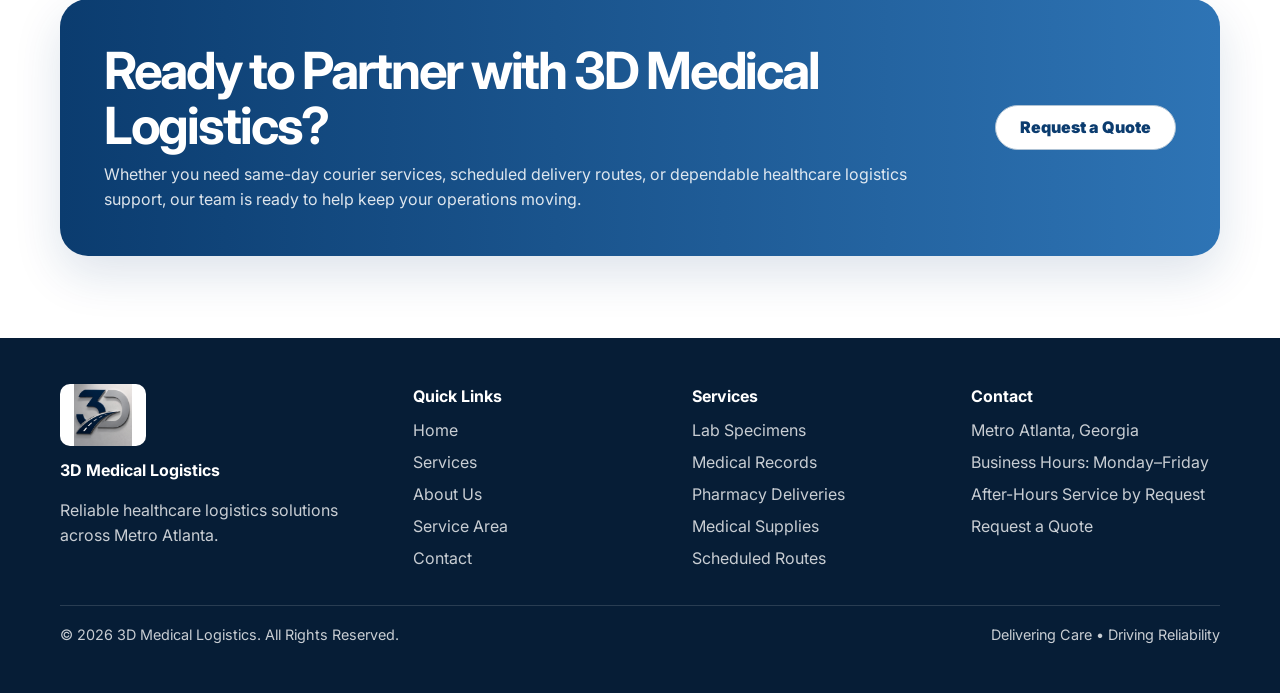
==== commit e8549a80: "Update index.html" ====
--- a/3d-medical-logistics-site/index.html
+++ b/3d-medical-logistics-site/index.html
@@ -2,7 +2,7 @@
 <a class="brand" href="index.html"><img src="assets/logo.png" alt="3D Medical Logistics logo"><span><strong>3D Medical Logistics</strong><small>Healthcare Logistics Partner</small></span></a>
 <button class="menu" type="button">Menu</button>
 <nav class="links">
-<a href="index.html">Home</a><a href="services.html">Services</a><a href="about.html">About Us</a><a href="why-choose-us.html">Why Choose Us</a><a href="service-area.html">Service Area</a><a href="contact.html">Contact</a><a class="btn btn-primary" href="contact.html">Request a Quote</a>
+<a href="index.html">Home</a><a href="services.html">Services</a><a href="about.html">About Us</a><a href="why-choose-us.html">Why Choose Us</a><a href="service-area.html">Service Area</a><a href="contact.html">Contact</a><a class="phone-link" href="tel:4046458816">(404) 645-8816</a><a class="btn btn-primary" href="contact.html">Request a Quote</a>
 </nav></div></header><main>
 <section class="hero"><div class="container hero-grid"><div><span class="kicker">Healthcare Logistics Built for Trust</span><h1>Professional Medical Logistics Across Metro Atlanta</h1><p>3D Medical Logistics supports hospitals, clinics, laboratories, pharmacies, surgery centers, and medical suppliers with dependable delivery and route solutions that keep healthcare operations moving.</p><div class="hero-actions"><a class="btn btn-blue" href="contact.html">Request a Quote</a><a class="btn btn-outline" href="services.html">View Services</a></div></div><div class="hero-panel"><h3>Built for Healthcare Operations</h3><div class="panel-grid"><div class="panel-item"><strong>Same-Day Support</strong><span>Responsive delivery options for urgent operational needs.</span></div><div class="panel-item"><strong>Scheduled Routes</strong><span>Recurring logistics support for healthcare organizations.</span></div><div class="panel-item"><strong>Time-Sensitive Deliveries</strong><span>Professional coordination when timing matters.</span></div><div class="panel-item"><strong>Metro Atlanta Coverage</strong><span>Local service across Atlanta and nearby communities.</span></div></div></div></div></section>
 <section class="section"><div class="container"><div class="section-head"><span class="eyebrow">Core Services</span><h2>Professional Healthcare Logistics Services</h2><p>Clear service options built for medical facilities, suppliers, laboratories, pharmacies, and healthcare teams.</p></div><div class="services-grid">
@@ -38,4 +38,4 @@
 <div><h4>Services</h4><a href="services.html">Lab Specimens</a><a href="services.html">Medical Records</a><a href="services.html">Pharmacy Deliveries</a><a href="services.html">Medical Supplies</a><a href="services.html">Scheduled Routes</a></div>
 <div><h4>Contact</h4><a href="contact.html">Metro Atlanta, Georgia</a><a href="contact.html">Business Hours: Monday–Friday</a><a href="contact.html">After-Hours Service by Request</a><a href="contact.html">Request a Quote</a></div></div>
 <div class="footer-bottom"><span>© <span data-year></span> 3D Medical Logistics. All Rights Reserved.</span><span>Delivering Care • Driving Reliability</span></div>
-</div></footer><script src="script.js"></script></body></html>+</div></footer><script src="script.js"></script></body></html>
--- a/3d-medical-logistics-site/styles.css
+++ b/3d-medical-logistics-site/styles.css
@@ -4,7 +4,7 @@
 *{box-sizing:border-box}html{scroll-behavior:smooth}body{margin:0;font-family:Inter,Arial,sans-serif;color:var(--text);background:white;line-height:1.55}a{text-decoration:none;color:inherit}img{display:block;max-width:100%}.container{width:min(1160px,calc(100% - 40px));margin:auto}
 .header{position:sticky;top:0;z-index:40;background:#fff;border-bottom:1px solid var(--line)}.nav{height:88px;display:flex;align-items:center;justify-content:space-between;gap:24px}.brand{display:flex;align-items:center;gap:13px;min-width:260px}.brand img{width:78px;height:62px;object-fit:contain;flex:0 0 auto}.brand strong{display:block;color:var(--navy);font-weight:900;font-size:1.32rem;line-height:1}.brand small{display:block;margin-top:6px;color:#627181;text-transform:uppercase;font-weight:900;letter-spacing:.18em;font-size:.64rem}.links{display:flex;align-items:center;gap:24px;font-weight:800;font-size:.92rem;white-space:nowrap}.links a{color:#203248}.links a:hover,.links a.active{color:var(--blue)}.menu{display:none;border:0;background:var(--navy);color:white;border-radius:12px;padding:10px 14px;font-weight:900}
 .btn{display:inline-flex;align-items:center;justify-content:center;border-radius:999px;border:0;padding:13px 24px;font-weight:900;white-space:nowrap;line-height:1.1;transition:.2s ease}.btn:hover{transform:translateY(-2px)}.btn-primary{background:linear-gradient(135deg,var(--navy),var(--blue));color:white;box-shadow:0 13px 28px rgba(11,60,111,.25)}.btn-blue{background:var(--blue);color:white;box-shadow:0 13px 28px rgba(46,116,181,.2)}.btn-outline{background:white;color:var(--navy);border:1px solid #AEC2D4}
-.hero{background:linear-gradient(90deg,rgba(11,60,111,.98),rgba(11,60,111,.92)),url('assets/hero-bg.svg') center/cover no-repeat;color:white}.hero-grid{min-height:620px;display:grid;grid-template-columns:1.05fr .95fr;gap:42px;align-items:center;padding:70px 0}.kicker{display:block;color:#CBE5F8;text-transform:uppercase;letter-spacing:.16em;font-size:.78rem;font-weight:900;margin-bottom:14px}h1{font-size:clamp(3rem,5vw,5.2rem);letter-spacing:-.06em;line-height:1.02;margin:0 0 22px;color:white}.hero p{font-size:1.08rem;max-width:640px;color:rgba(255,255,255,.88);margin:0 0 28px}.hero-actions{display:flex;gap:14px;flex-wrap:wrap}
+.hero{background:linear-gradient(90deg,rgba(11,60,111,.82),rgba(11,60,111,.58)),url('assets/background.PNG') center/cover no-repeat;color:white}.hero-grid{min-height:620px;display:grid;grid-template-columns:1.05fr .95fr;gap:42px;align-items:center;padding:70px 0}.kicker{display:block;color:#CBE5F8;text-transform:uppercase;letter-spacing:.16em;font-size:.78rem;font-weight:900;margin-bottom:14px}h1{font-size:clamp(3rem,5vw,5.2rem);letter-spacing:-.06em;line-height:1.02;margin:0 0 22px;color:white}.hero p{font-size:1.08rem;max-width:640px;color:rgba(255,255,255,.88);margin:0 0 28px}.hero-actions{display:flex;gap:14px;flex-wrap:wrap}
 .hero-panel{background:rgba(255,255,255,.12);border:1px solid rgba(255,255,255,.28);border-radius:28px;padding:28px;box-shadow:0 24px 60px rgba(0,0,0,.18)}.hero-panel h3{margin:0 0 20px;font-size:1.45rem}.panel-grid{display:grid;grid-template-columns:1fr 1fr;gap:14px}.panel-item{background:rgba(255,255,255,.1);border:1px solid rgba(255,255,255,.2);border-radius:18px;padding:18px;animation:fadeUp .65s ease both}.panel-item:nth-child(2){animation-delay:.12s}.panel-item:nth-child(3){animation-delay:.24s}.panel-item:nth-child(4){animation-delay:.36s}.panel-item strong{display:block;color:white;margin-bottom:5px}.panel-item span{color:rgba(255,255,255,.77);font-size:.9rem}
 @keyframes fadeUp{from{opacity:0;transform:translateY(16px)}to{opacity:1;transform:translateY(0)}}
 .section{padding:82px 0}.section-soft{background:var(--light)}.section-blue{background:var(--navy);color:white}.section-head{text-align:center;margin-bottom:42px}.eyebrow{display:block;color:var(--blue);text-transform:uppercase;letter-spacing:.16em;font-size:.78rem;font-weight:900;margin-bottom:9px}h2{font-size:clamp(2.25rem,4vw,3.6rem);line-height:1.06;letter-spacing:-.045em;color:#102848;margin:0}.section-blue h2{color:white}.section-head p{max-width:650px;margin:14px auto 0;color:var(--muted)}.section-blue .section-head p{color:rgba(255,255,255,.75)}
